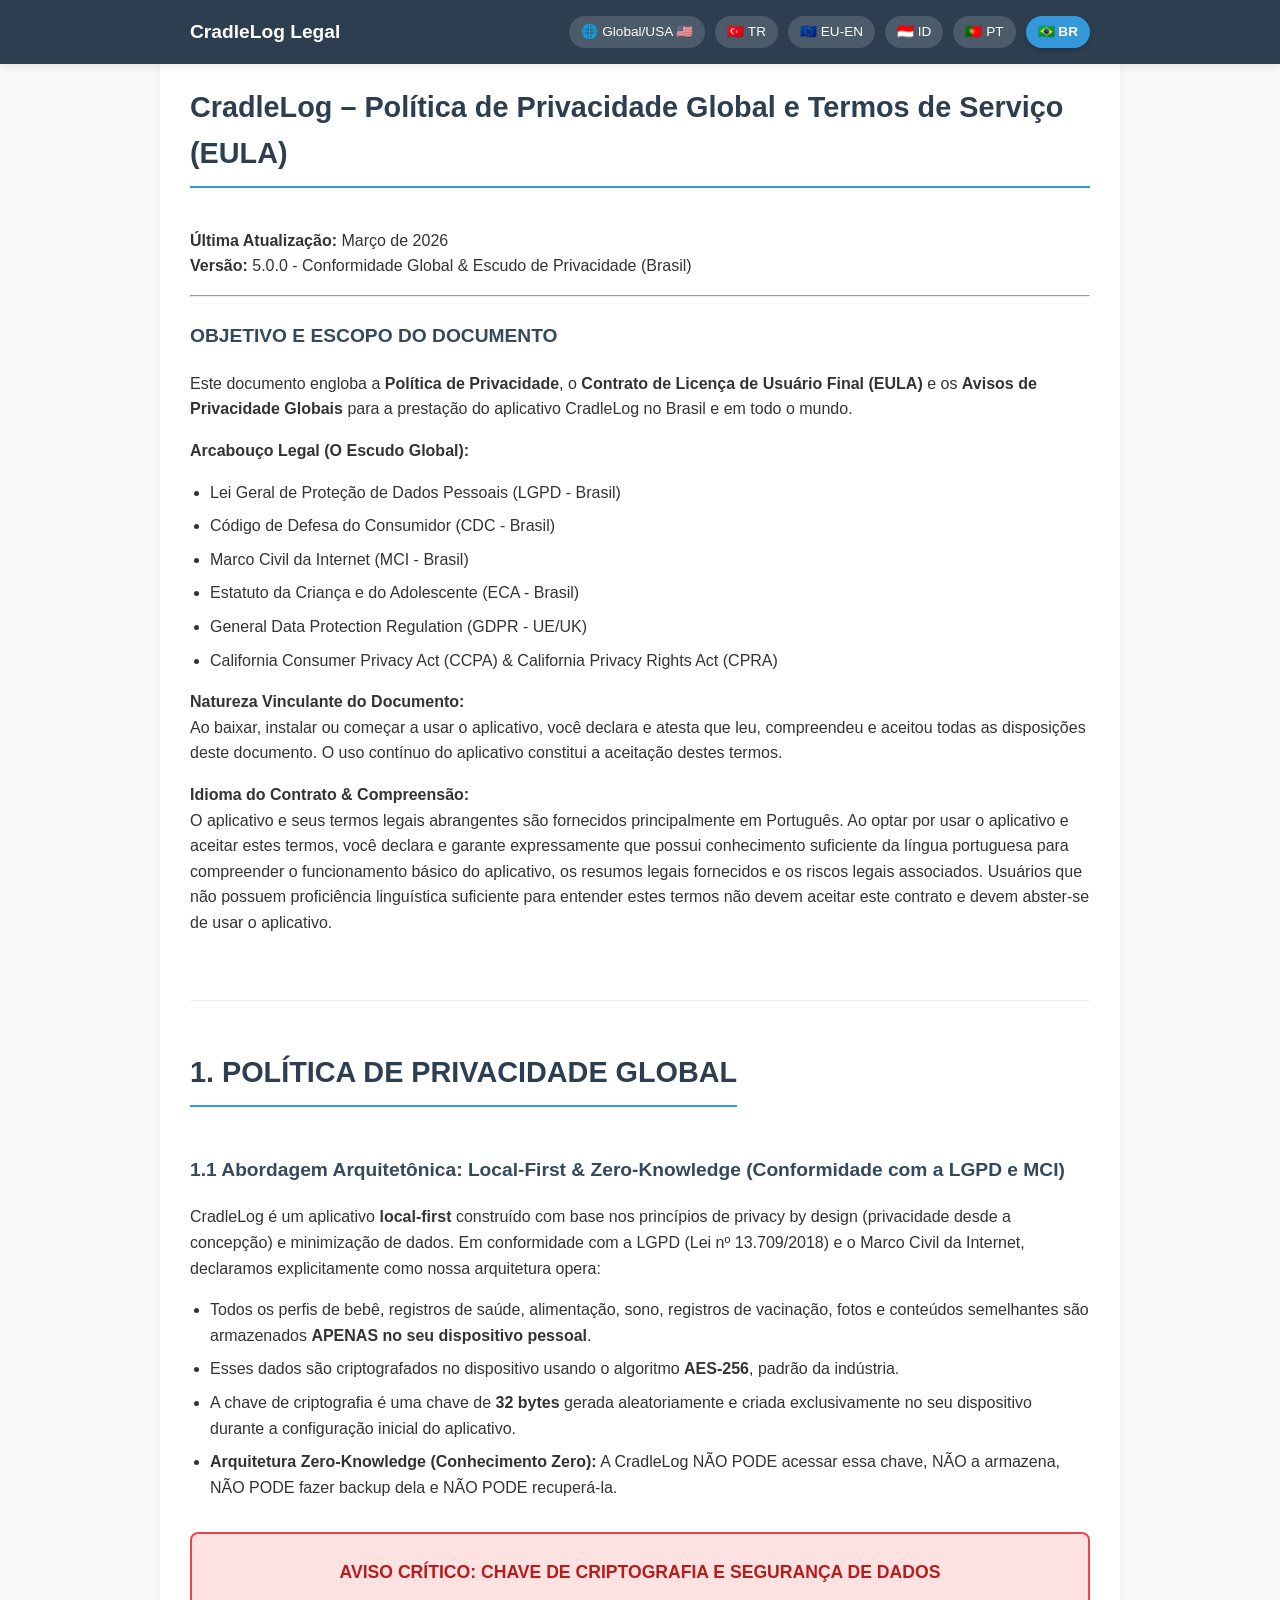
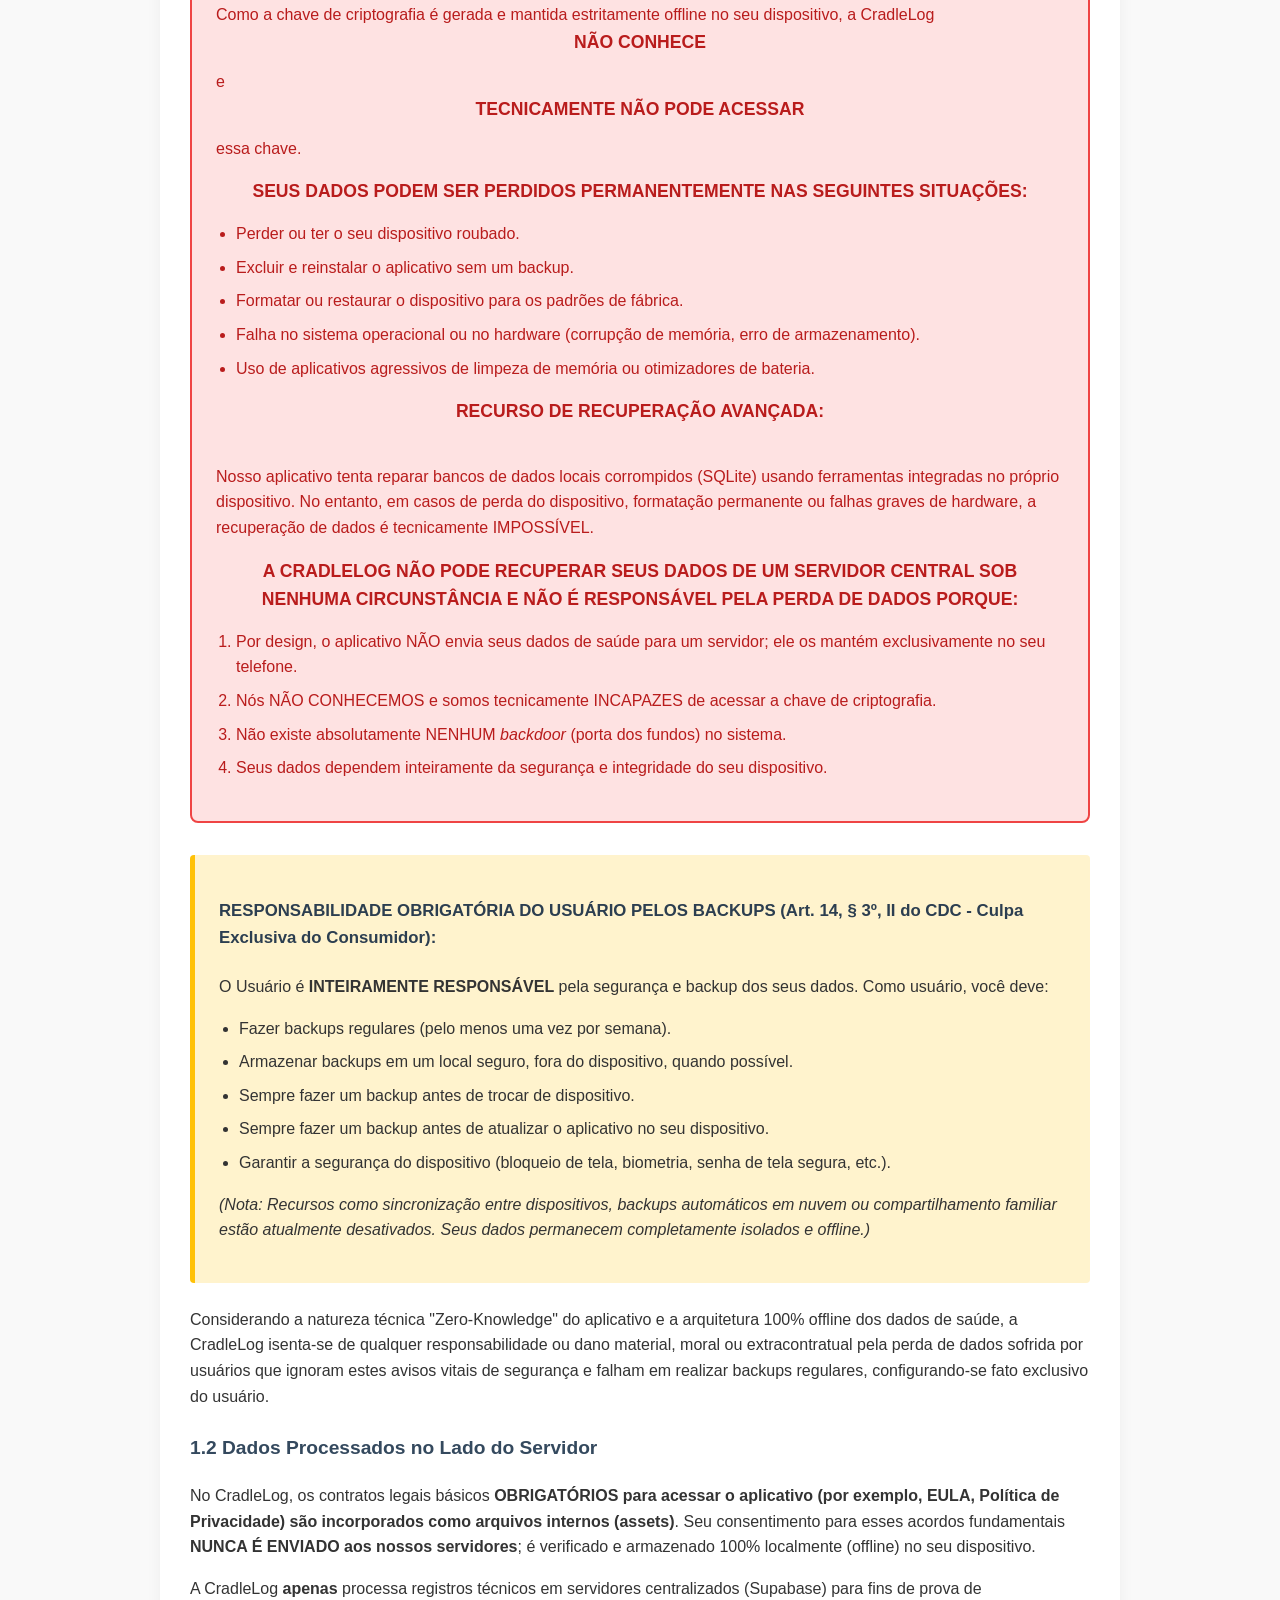
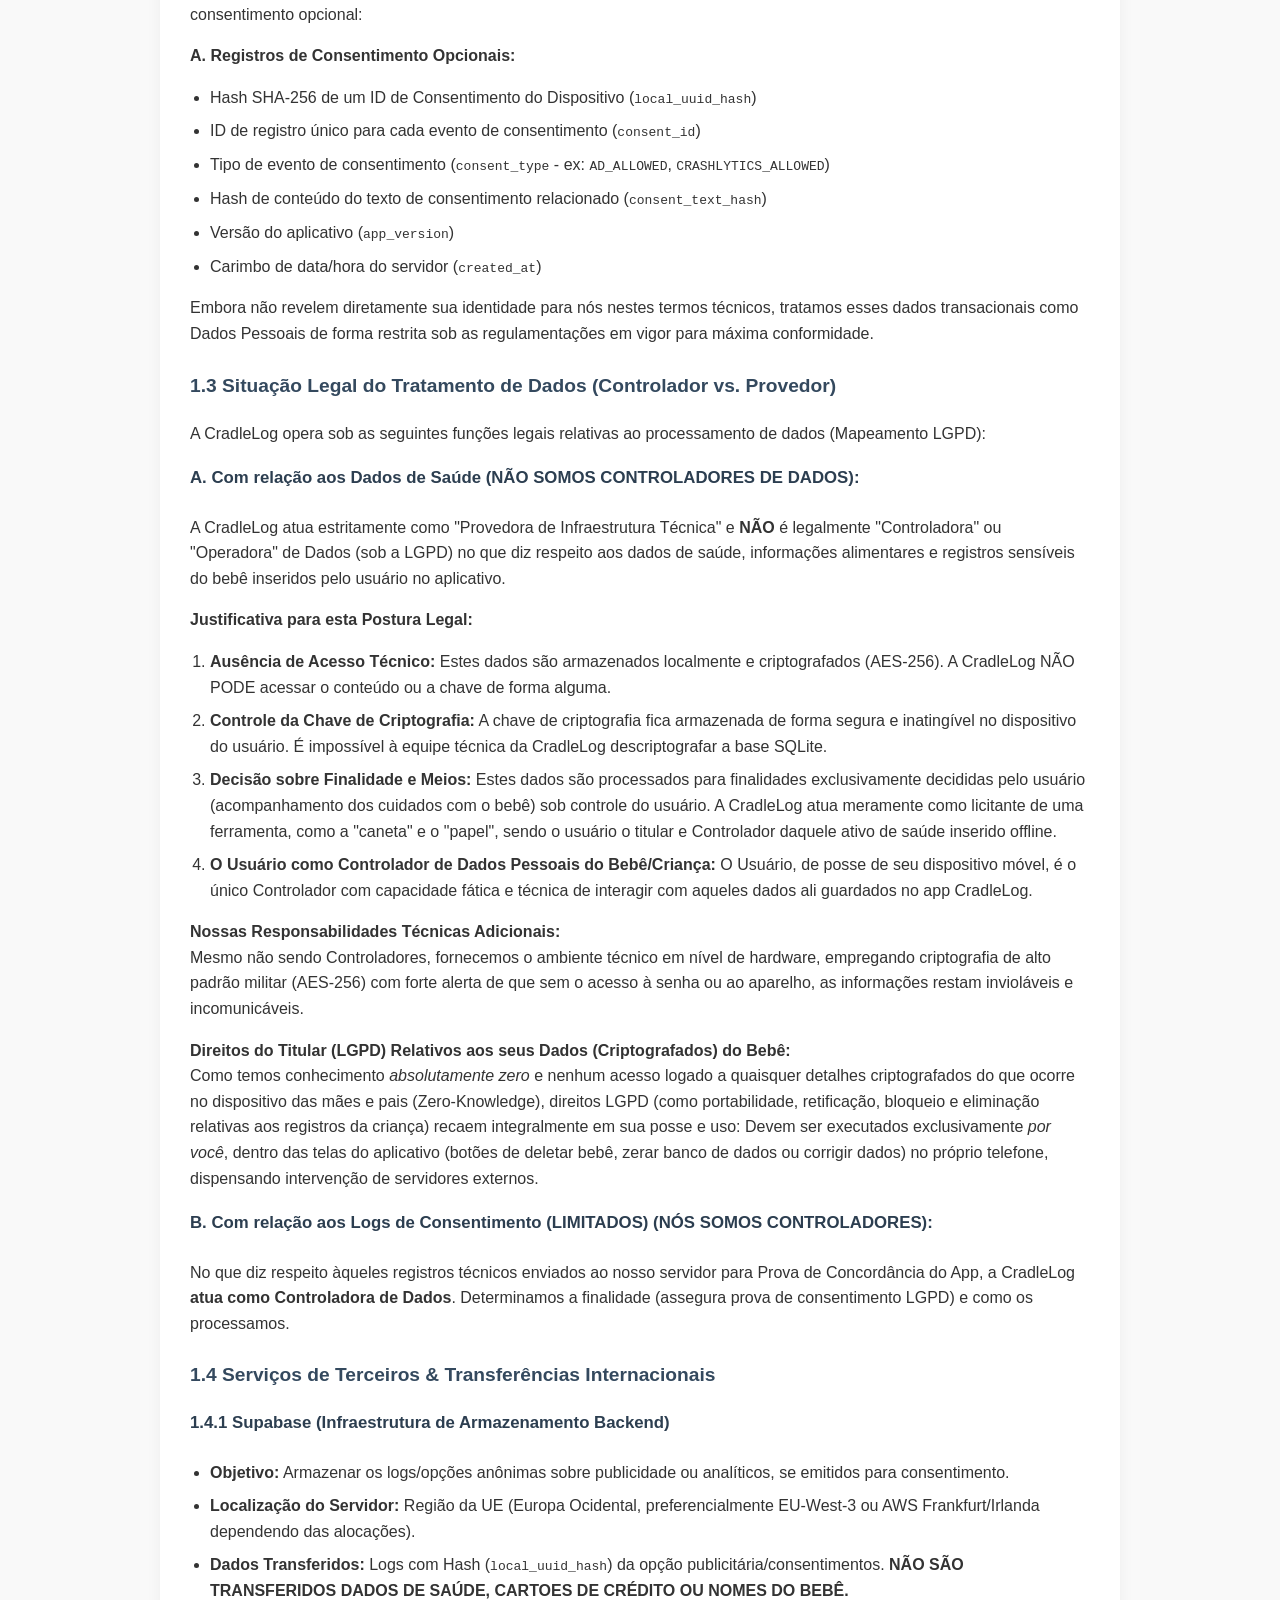
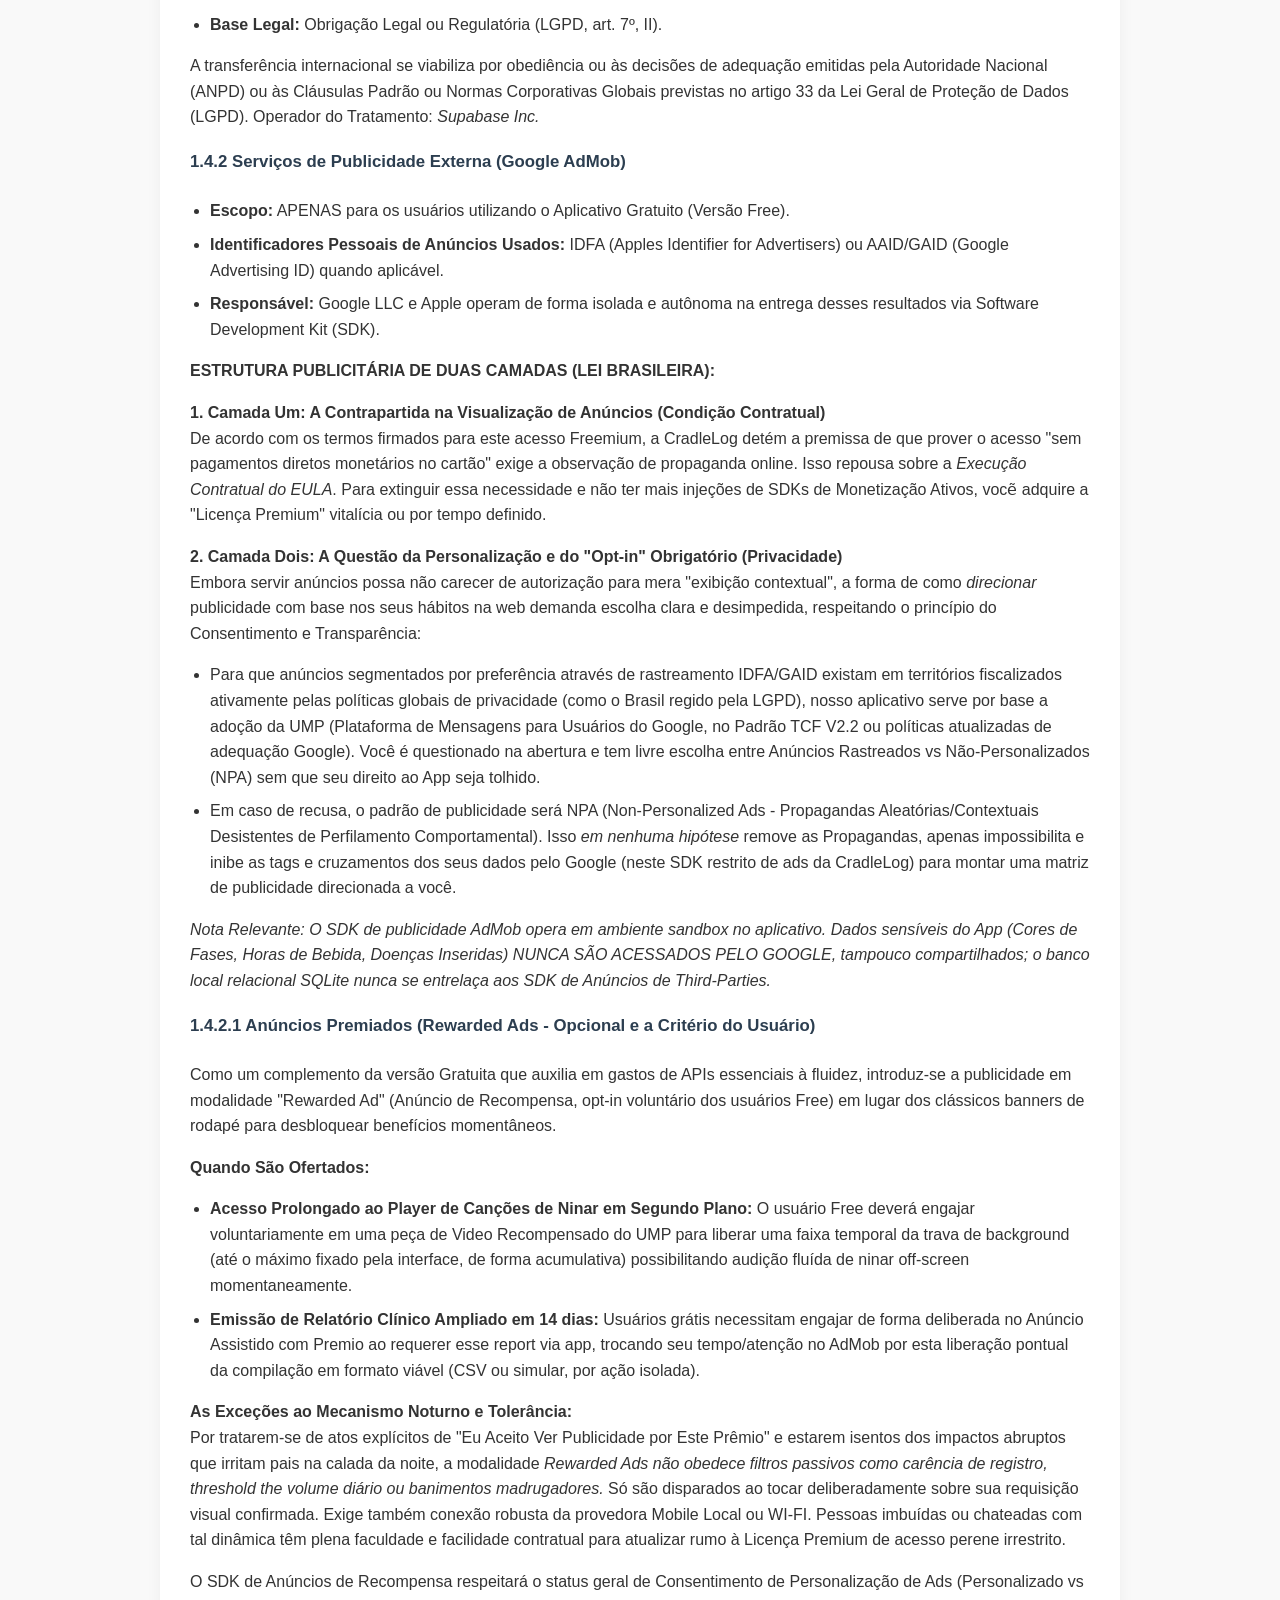
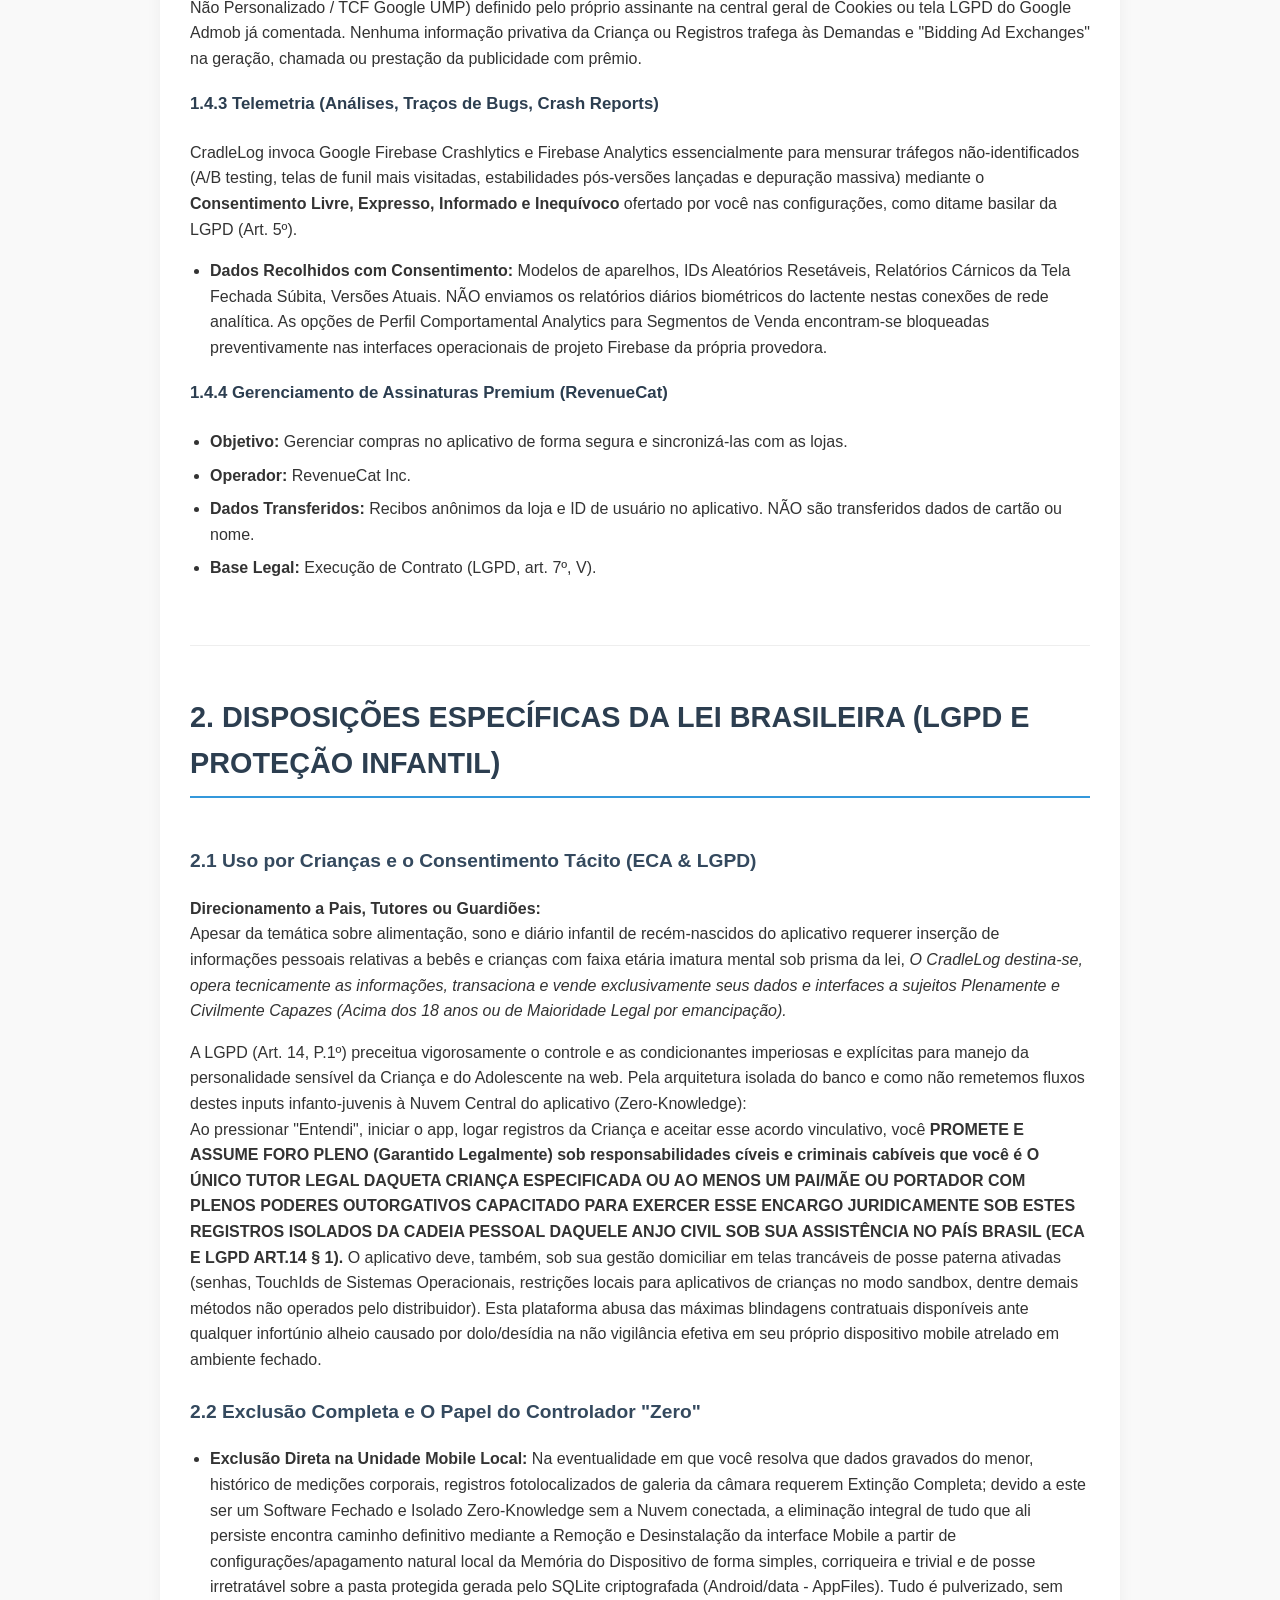
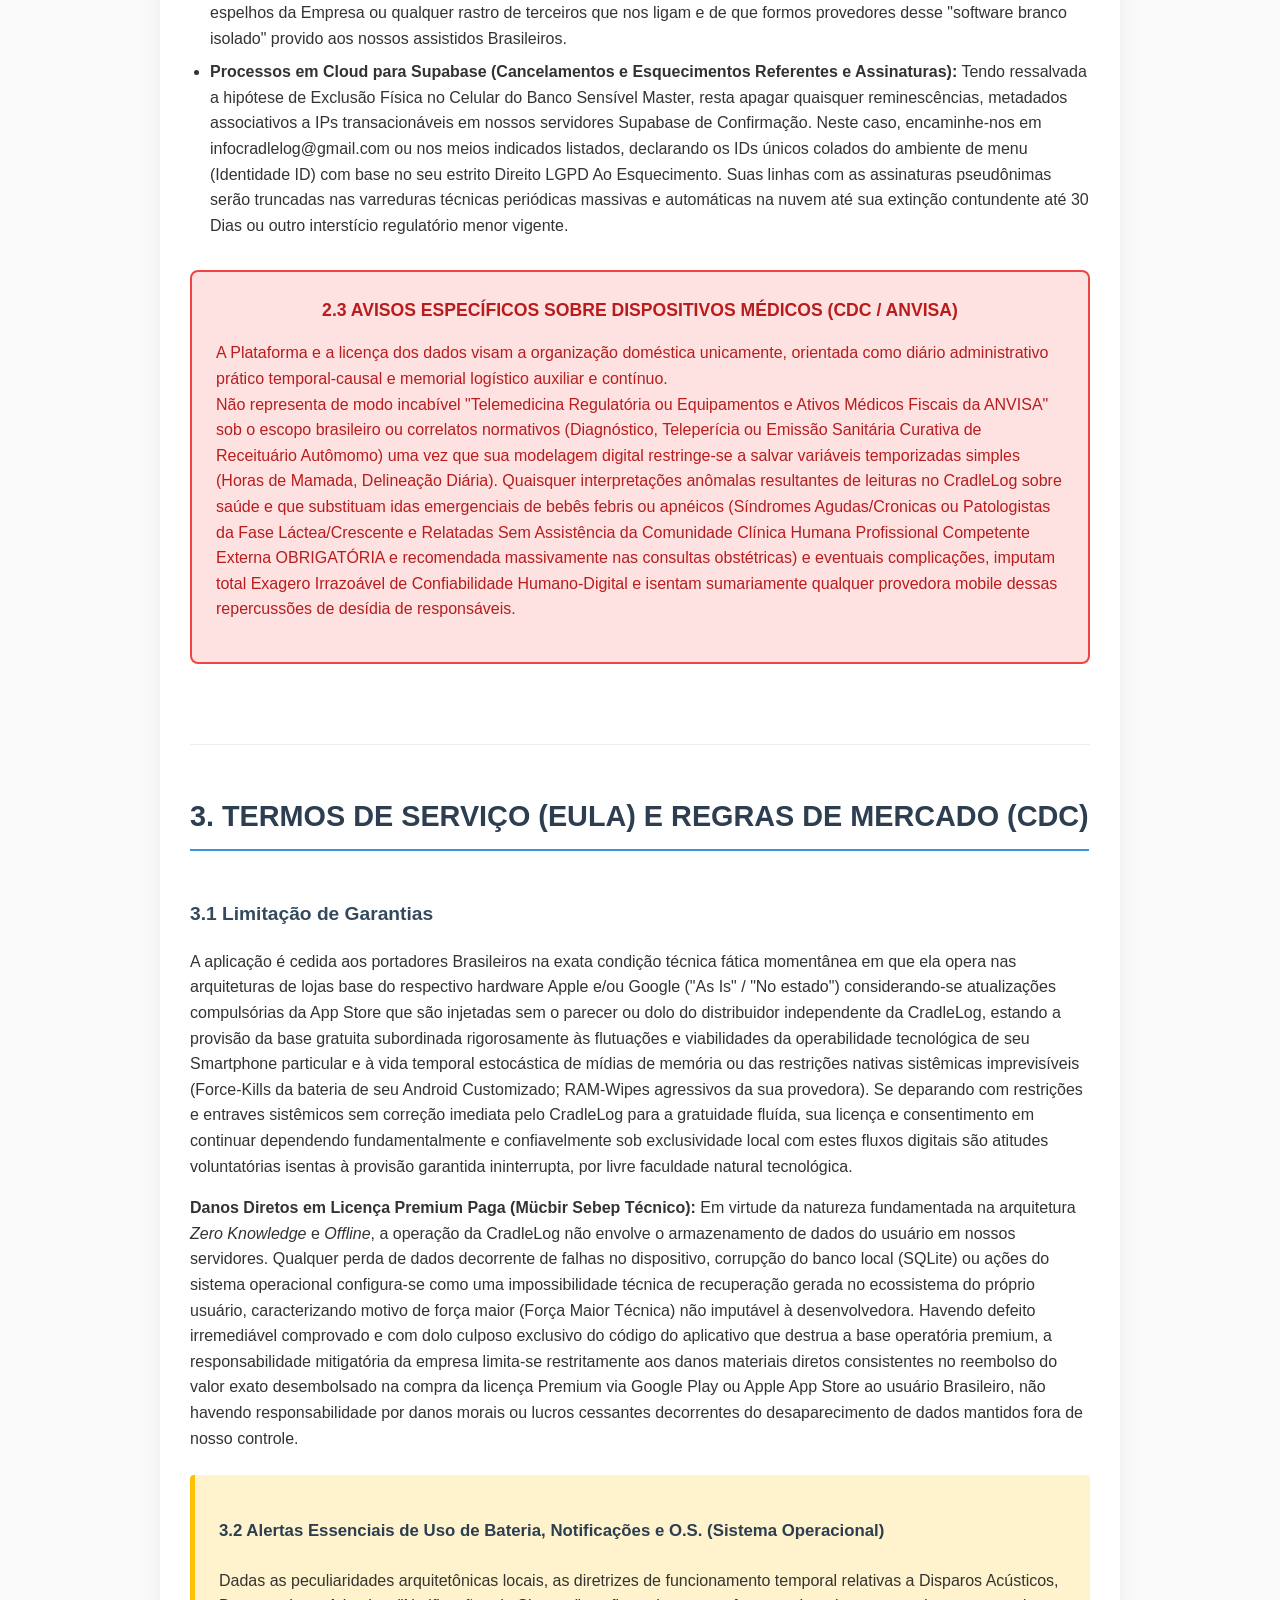
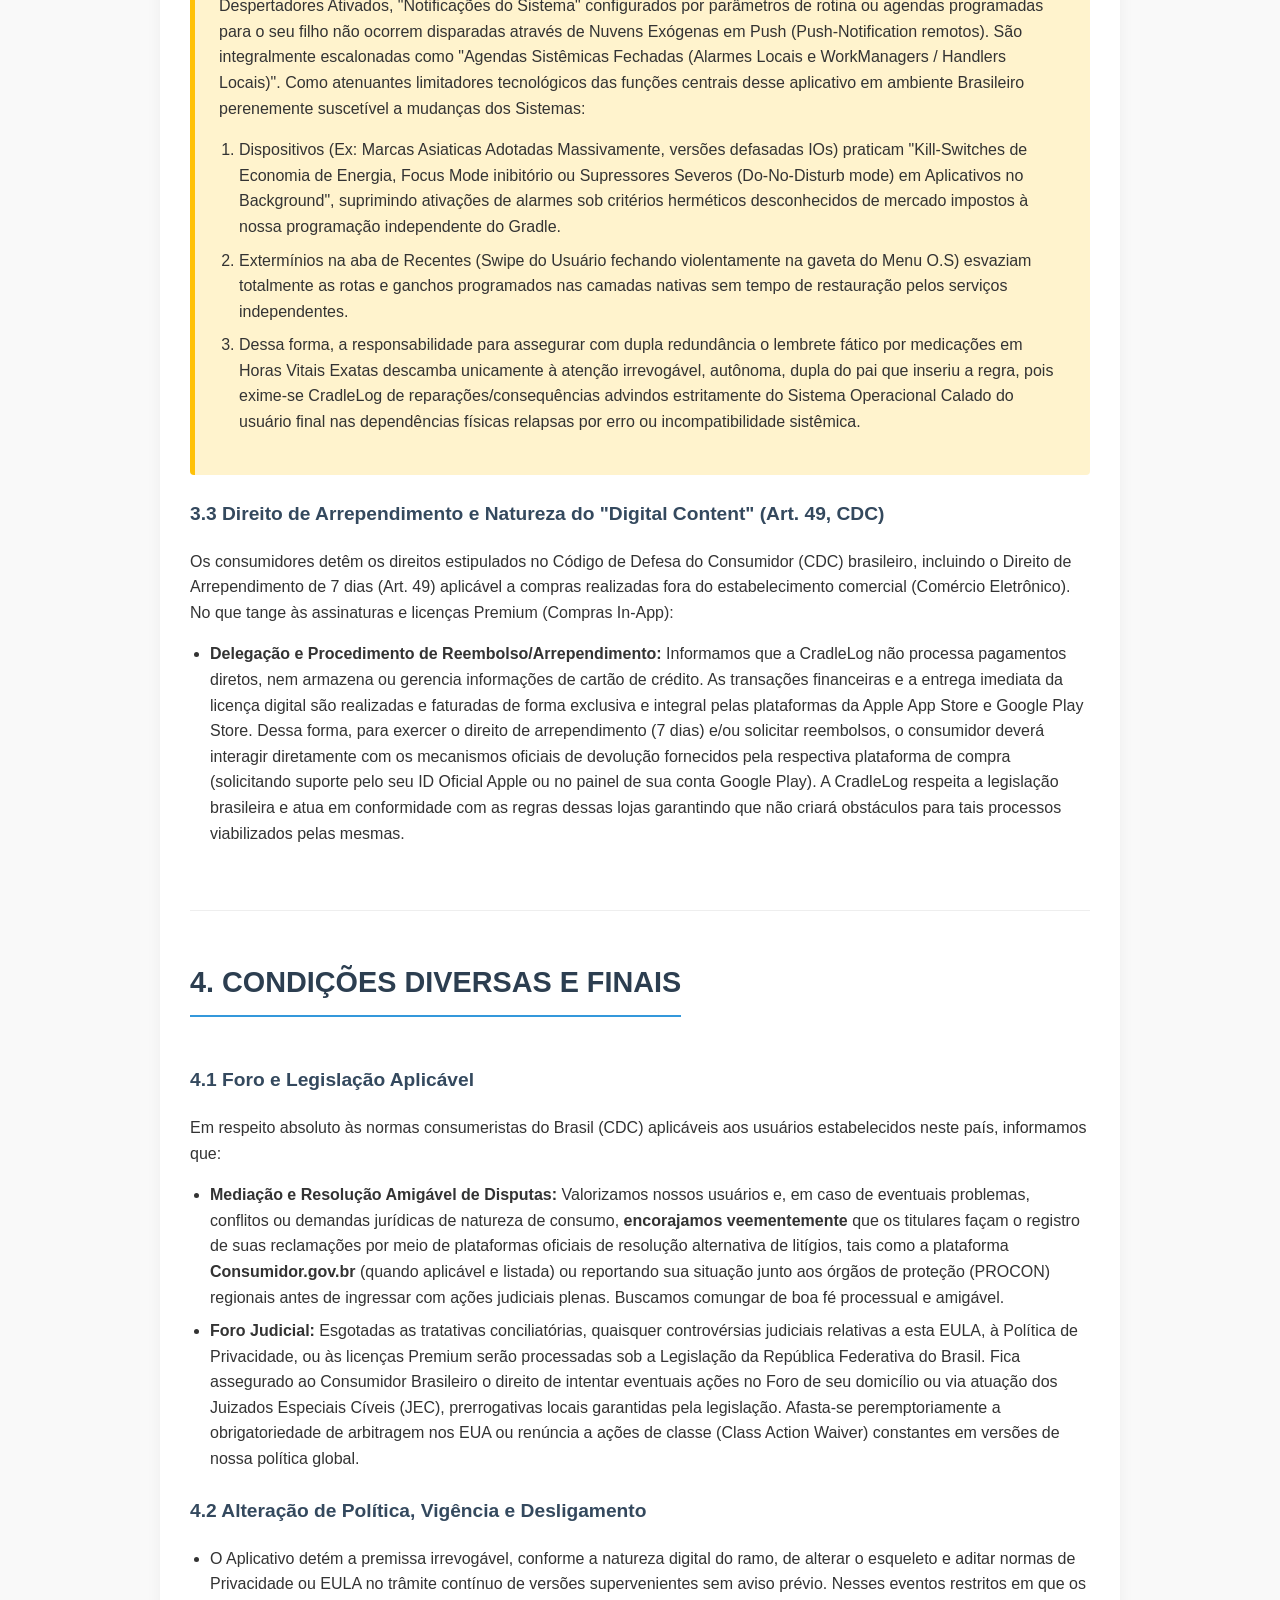
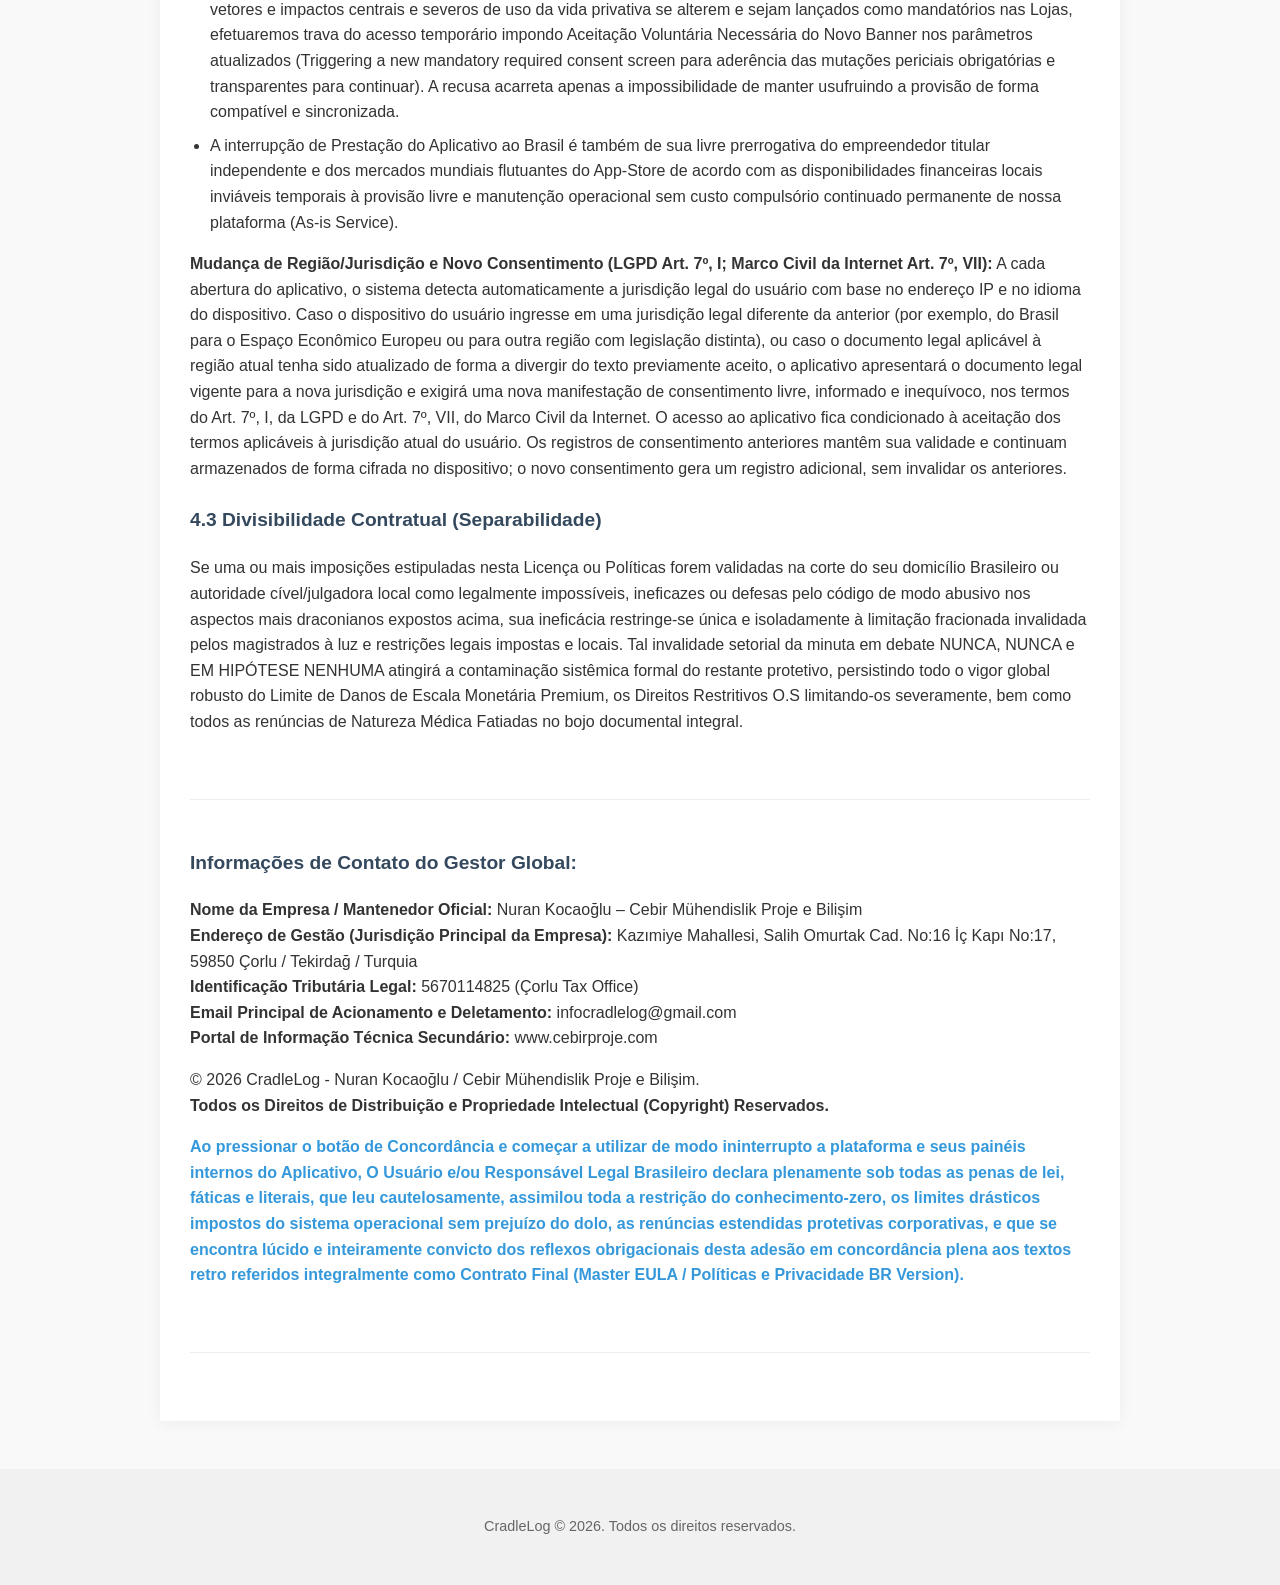
==== br.html @ a509d5d6 "Update br.html" ====
<!DOCTYPE html>
<html lang="pt-BR">
<head>
    <meta charset="UTF-8">
    <meta name="viewport" content="width=device-width, initial-scale=1.0">
    <title>CradleLog – Global Master Privacy Policy & Terms of Service (EULA) - Brasil</title>
    <link rel="stylesheet" href="style.css">
</head>
<body>

    <header>
        <div class="header-content">
            <h1>CradleLog Legal</h1>
            <nav>
                <a href="global.html">🌐 Global/USA 🇺🇸</a>
                <a href="tr.html">🇹🇷 TR</a>
                <a href="eu.html">🇪🇺 EU-EN</a>
                <a href="id.html">🇮🇩 ID</a>
                <a href="pt.html">🇵🇹 PT</a>
                <a class="active">🇧🇷 BR</a>
            </nav>
        </div>
    </header>

    <div class="container">
        
        <section>
            <h2>CradleLog – Política de Privacidade Global e Termos de Serviço (EULA)</h2>
            <p><strong>Última Atualização:</strong> Março de 2026<br>
            <strong>Versão:</strong> 5.0.0 - Conformidade Global & Escudo de Privacidade (Brasil)</p>
            
            <hr>

            <h3>OBJETIVO E ESCOPO DO DOCUMENTO</h3>
            <p>Este documento engloba a <strong>Política de Privacidade</strong>, o <strong>Contrato de Licença de Usuário Final (EULA)</strong> e os <strong>Avisos de Privacidade Globais</strong> para a prestação do aplicativo CradleLog no Brasil e em todo o mundo.</p>

            <p><strong>Arcabouço Legal (O Escudo Global):</strong></p>
            <ul>
                <li>Lei Geral de Proteção de Dados Pessoais (LGPD - Brasil)</li>
                <li>Código de Defesa do Consumidor (CDC - Brasil)</li>
                <li>Marco Civil da Internet (MCI - Brasil)</li>
                <li>Estatuto da Criança e do Adolescente (ECA - Brasil)</li>
                <li>General Data Protection Regulation (GDPR - UE/UK)</li>
                <li>California Consumer Privacy Act (CCPA) & California Privacy Rights Act (CPRA)</li>
            </ul>

            <p><strong>Natureza Vinculante do Documento:</strong><br>
            Ao baixar, instalar ou começar a usar o aplicativo, você declara e atesta que leu, compreendeu e aceitou todas as disposições deste documento. O uso contínuo do aplicativo constitui a aceitação destes termos.</p>

            <p><strong>Idioma do Contrato & Compreensão:</strong><br>
            O aplicativo e seus termos legais abrangentes são fornecidos principalmente em Português. Ao optar por usar o aplicativo e aceitar estes termos, você declara e garante expressamente que possui conhecimento suficiente da língua portuguesa para compreender o funcionamento básico do aplicativo, os resumos legais fornecidos e os riscos legais associados. Usuários que não possuem proficiência linguística suficiente para entender estes termos não devem aceitar este contrato e devem abster-se de usar o aplicativo.</p>
        </section>

        <section>
            <h2>1. POLÍTICA DE PRIVACIDADE GLOBAL</h2>

            <h3>1.1 Abordagem Arquitetônica: Local-First & Zero-Knowledge (Conformidade com a LGPD e MCI)</h3>
            <p>CradleLog é um aplicativo <strong>local-first</strong> construído com base nos princípios de privacy by design (privacidade desde a concepção) e minimização de dados. Em conformidade com a LGPD (Lei nº 13.709/2018) e o Marco Civil da Internet, declaramos explicitamente como nossa arquitetura opera:</p>
            <ul>
                <li>Todos os perfis de bebê, registros de saúde, alimentação, sono, registros de vacinação, fotos e conteúdos semelhantes são armazenados <strong>APENAS no seu dispositivo pessoal</strong>.</li>
                <li>Esses dados são criptografados no dispositivo usando o algoritmo <strong>AES-256</strong>, padrão da indústria.</li>
                <li>A chave de criptografia é uma chave de <strong>32 bytes</strong> gerada aleatoriamente e criada exclusivamente no seu dispositivo durante a configuração inicial do aplicativo.</li>
                <li><strong>Arquitetura Zero-Knowledge (Conhecimento Zero):</strong> A CradleLog NÃO PODE acessar essa chave, NÃO a armazena, NÃO PODE fazer backup dela e NÃO PODE recuperá-la.</li>
            </ul>

            <div class="medical-warning">
                <strong>AVISO CRÍTICO: CHAVE DE CRIPTOGRAFIA E SEGURANÇA DE DADOS</strong>
                <p>Como a chave de criptografia é gerada e mantida estritamente offline no seu dispositivo, a CradleLog <strong>NÃO CONHECE</strong> e <strong>TECNICAMENTE NÃO PODE ACESSAR</strong> essa chave.</p>
                <p><strong>Seus dados PODEM SER PERDIDOS PERMANENTEMENTE nas seguintes situações:</strong></p>
                <ul>
                    <li>Perder ou ter o seu dispositivo roubado.</li>
                    <li>Excluir e reinstalar o aplicativo sem um backup.</li>
                    <li>Formatar ou restaurar o dispositivo para os padrões de fábrica.</li>
                    <li>Falha no sistema operacional ou no hardware (corrupção de memória, erro de armazenamento).</li>
                    <li>Uso de aplicativos agressivos de limpeza de memória ou otimizadores de bateria.</li>
                </ul>
                <p><strong>Recurso de Recuperação Avançada:</strong><br>
                Nosso aplicativo tenta reparar bancos de dados locais corrompidos (SQLite) usando ferramentas integradas no próprio dispositivo. No entanto, em casos de perda do dispositivo, formatação permanente ou falhas graves de hardware, a recuperação de dados é tecnicamente IMPOSSÍVEL.</p>
                <p><strong>A CradleLog NÃO PODE recuperar seus dados de um servidor central sob nenhuma circunstância e NÃO É RESPONSÁVEL pela perda de dados porque:</strong></p>
                <ol>
                    <li>Por design, o aplicativo NÃO envia seus dados de saúde para um servidor; ele os mantém exclusivamente no seu telefone.</li>
                    <li>Nós NÃO CONHECEMOS e somos tecnicamente INCAPAZES de acessar a chave de criptografia.</li>
                    <li>Não existe absolutamente NENHUM <em>backdoor</em> (porta dos fundos) no sistema.</li>
                    <li>Seus dados dependem inteiramente da segurança e integridade do seu dispositivo.</li>
                </ol>
            </div>

            <div class="warning-box">
                <h4>RESPONSABILIDADE OBRIGATÓRIA DO USUÁRIO PELOS BACKUPS (Art. 14, § 3º, II do CDC - Culpa Exclusiva do Consumidor):</h4>
                <p>O Usuário é <strong>INTEIRAMENTE RESPONSÁVEL</strong> pela segurança e backup dos seus dados. Como usuário, você deve:</p>
                <ul>
                    <li>Fazer backups regulares (pelo menos uma vez por semana).</li>
                    <li>Armazenar backups em um local seguro, fora do dispositivo, quando possível.</li>
                    <li>Sempre fazer um backup antes de trocar de dispositivo.</li>
                    <li>Sempre fazer um backup antes de atualizar o aplicativo no seu dispositivo.</li>
                    <li>Garantir a segurança do dispositivo (bloqueio de tela, biometria, senha de tela segura, etc.).</li>
                </ul>
                <p><em>(Nota: Recursos como sincronização entre dispositivos, backups automáticos em nuvem ou compartilhamento familiar estão atualmente desativados. Seus dados permanecem completamente isolados e offline.)</em></p>
            </div>

            <p>Considerando a natureza técnica "Zero-Knowledge" do aplicativo e a arquitetura 100% offline dos dados de saúde, a CradleLog isenta-se de qualquer responsabilidade ou dano material, moral ou extracontratual pela perda de dados sofrida por usuários que ignoram estes avisos vitais de segurança e falham em realizar backups regulares, configurando-se fato exclusivo do usuário.</p>

            <h3>1.2 Dados Processados no Lado do Servidor</h3>
            <p>No CradleLog, os contratos legais básicos <strong>OBRIGATÓRIOS para acessar o aplicativo (por exemplo, EULA, Política de Privacidade) são incorporados como arquivos internos (assets)</strong>. Seu consentimento para esses acordos fundamentais <strong>NUNCA É ENVIADO aos nossos servidores</strong>; é verificado e armazenado 100% localmente (offline) no seu dispositivo.</p>
            
            <p>A CradleLog <strong>apenas</strong> processa registros técnicos em servidores centralizados (Supabase) para fins de prova de consentimento opcional:</p>
            <p><strong>A. Registros de Consentimento Opcionais:</strong></p>
            <ul>
                <li>Hash SHA-256 de um ID de Consentimento do Dispositivo (<code>local_uuid_hash</code>)</li>
                <li>ID de registro único para cada evento de consentimento (<code>consent_id</code>)</li>
                <li>Tipo de evento de consentimento (<code>consent_type</code> - ex: <code>AD_ALLOWED</code>, <code>CRASHLYTICS_ALLOWED</code>)</li>
                <li>Hash de conteúdo do texto de consentimento relacionado (<code>consent_text_hash</code>)</li>
                <li>Versão do aplicativo (<code>app_version</code>)</li>
                <li>Carimbo de data/hora do servidor (<code>created_at</code>)</li>
            </ul>
            <p>Embora não revelem diretamente sua identidade para nós nestes termos técnicos, tratamos esses dados transacionais como Dados Pessoais de forma restrita sob as regulamentações em vigor para máxima conformidade.</p>

            <h3>1.3 Situação Legal do Tratamento de Dados (Controlador vs. Provedor)</h3>
            <p>A CradleLog opera sob as seguintes funções legais relativas ao processamento de dados (Mapeamento LGPD):</p>
            
            <h4>A. Com relação aos Dados de Saúde (NÃO SOMOS CONTROLADORES DE DADOS):</h4>
            <p>A CradleLog atua estritamente como "Provedora de Infraestrutura Técnica" e <strong>NÃO</strong> é legalmente "Controladora" ou "Operadora" de Dados (sob a LGPD) no que diz respeito aos dados de saúde, informações alimentares e registros sensíveis do bebê inseridos pelo usuário no aplicativo.</p>
            
            <p><strong>Justificativa para esta Postura Legal:</strong></p>
            <ol>
                <li><strong>Ausência de Acesso Técnico:</strong> Estes dados são armazenados localmente e criptografados (AES-256). A CradleLog NÃO PODE acessar o conteúdo ou a chave de forma alguma.</li>
                <li><strong>Controle da Chave de Criptografia:</strong> A chave de criptografia fica armazenada de forma segura e inatingível no dispositivo do usuário. É impossível à equipe técnica da CradleLog descriptografar a base SQLite.</li>
                <li><strong>Decisão sobre Finalidade e Meios:</strong> Estes dados são processados para finalidades exclusivamente decididas pelo usuário (acompanhamento dos cuidados com o bebê) sob controle do usuário. A CradleLog atua meramente como licitante de uma ferramenta, como a "caneta" e o "papel", sendo o usuário o titular e Controlador daquele ativo de saúde inserido offline.</li>
                <li><strong>O Usuário como Controlador de Dados Pessoais do Bebê/Criança:</strong> O Usuário, de posse de seu dispositivo móvel, é o único Controlador com capacidade fática e técnica de interagir com aqueles dados ali guardados no app CradleLog.</li>
            </ol>
            
            <p><strong>Nossas Responsabilidades Técnicas Adicionais:</strong><br>
            Mesmo não sendo Controladores, fornecemos o ambiente técnico em nível de hardware, empregando criptografia de alto padrão militar (AES-256) com forte alerta de que sem o acesso à senha ou ao aparelho, as informações restam invioláveis e incomunicáveis.</p>
            
            <p><strong>Direitos do Titular (LGPD) Relativos aos seus Dados (Criptografados) do Bebê:</strong><br>
            Como temos conhecimento <em>absolutamente zero</em> e nenhum acesso logado a quaisquer detalhes criptografados do que ocorre no dispositivo das mães e pais (Zero-Knowledge), direitos LGPD (como portabilidade, retificação, bloqueio e eliminação relativas aos registros da criança) recaem integralmente em sua posse e uso: Devem ser executados exclusivamente <em>por você</em>, dentro das telas do aplicativo (botões de deletar bebê, zerar banco de dados ou corrigir dados) no próprio telefone, dispensando intervenção de servidores externos.</p>

            <h4>B. Com relação aos Logs de Consentimento (LIMITADOS) (NÓS SOMOS CONTROLADORES):</h4>
            <p>No que diz respeito àqueles registros técnicos enviados ao nosso servidor para Prova de Concordância do App, a CradleLog <strong>atua como Controladora de Dados</strong>. Determinamos a finalidade (assegura prova de consentimento LGPD) e como os processamos.</p>

            <h3>1.4 Serviços de Terceiros & Transferências Internacionais</h3>
            
            <h4>1.4.1 Supabase (Infraestrutura de Armazenamento Backend)</h4>
            <ul>
                <li><strong>Objetivo:</strong> Armazenar os logs/opções anônimas sobre publicidade ou analíticos, se emitidos para consentimento.</li>
                <li><strong>Localização do Servidor:</strong> Região da UE (Europa Ocidental, preferencialmente EU-West-3 ou AWS Frankfurt/Irlanda dependendo das alocações).</li>
                <li><strong>Dados Transferidos:</strong> Logs com Hash (<code>local_uuid_hash</code>) da opção publicitária/consentimentos. <strong>NÃO SÃO TRANSFERIDOS DADOS DE SAÚDE, CARTOES DE CRÉDITO OU NOMES DO BEBÊ.</strong></li>
                <li><strong>Base Legal:</strong> Obrigação Legal ou Regulatória (LGPD, art. 7º, II).</li>
            </ul>
            <p>A transferência internacional se viabiliza por obediência ou às decisões de adequação emitidas pela Autoridade Nacional (ANPD) ou às Cláusulas Padrão ou Normas Corporativas Globais previstas no artigo 33 da Lei Geral de Proteção de Dados (LGPD). Operador do Tratamento: <em>Supabase Inc.</em></p>

            <h4>1.4.2 Serviços de Publicidade Externa (Google AdMob)</h4>
            <ul>
                <li><strong>Escopo:</strong> APENAS para os usuários utilizando o Aplicativo Gratuito (Versão Free).</li>
                <li><strong>Identificadores Pessoais de Anúncios Usados:</strong> IDFA (Apples Identifier for Advertisers) ou AAID/GAID (Google Advertising ID) quando aplicável.</li>
                <li><strong>Responsável:</strong> Google LLC e Apple operam de forma isolada e autônoma na entrega desses resultados via Software Development Kit (SDK).</li>
            </ul>

            <p><strong>ESTRUTURA PUBLICITÁRIA DE DUAS CAMADAS (LEI BRASILEIRA):</strong></p>
            <p><strong>1. Camada Um: A Contrapartida na Visualização de Anúncios (Condição Contratual)</strong><br>
            De acordo com os termos firmados para este acesso Freemium, a CradleLog detém a premissa de que prover o acesso "sem pagamentos diretos monetários no cartão" exige a observação de propaganda online. Isso repousa sobre a <em>Execução Contratual do EULA</em>. Para extinguir essa necessidade e não ter mais injeções de SDKs de Monetização Ativos, vocẽ adquire a "Licença Premium" vitalícia ou por tempo definido.</p>

            <p><strong>2. Camada Dois: A Questão da Personalização e do "Opt-in" Obrigatório (Privacidade)</strong><br>
            Embora servir anúncios possa não carecer de autorização para mera "exibição contextual", a forma de como <em>direcionar</em> publicidade com base nos seus hábitos na web demanda escolha clara e desimpedida, respeitando o princípio do Consentimento e Transparência:</p>
            <ul>
                <li>Para que anúncios segmentados por preferência através de rastreamento IDFA/GAID existam em territórios fiscalizados ativamente pelas políticas globais de privacidade (como o Brasil regido pela LGPD), nosso aplicativo serve por base a adoção da UMP (Plataforma de Mensagens para Usuários do Google, no Padrão TCF V2.2 ou políticas atualizadas de adequação Google). Você é questionado na abertura e tem livre escolha entre Anúncios Rastreados vs Não-Personalizados (NPA) sem que seu direito ao App seja tolhido.</li>
                <li>Em caso de recusa, o padrão de publicidade será NPA (Non-Personalized Ads - Propagandas Aleatórias/Contextuais Desistentes de Perfilamento Comportamental). Isso <em>em nenhuma hipótese</em> remove as Propagandas, apenas impossibilita e inibe as tags e cruzamentos dos seus dados pelo Google (neste SDK restrito de ads da CradleLog) para montar uma matriz de publicidade direcionada a você.</li>
            </ul>
            <p><em>Nota Relevante: O SDK de publicidade AdMob opera em ambiente sandbox no aplicativo. Dados sensíveis do App (Cores de Fases, Horas de Bebida, Doenças Inseridas) NUNCA SÃO ACESSADOS PELO GOOGLE, tampouco compartilhados; o banco local relacional SQLite nunca se entrelaça aos SDK de Anúncios de Third-Parties.</em></p>

            <h4>1.4.2.1 Anúncios Premiados (Rewarded Ads - Opcional e a Critério do Usuário)</h4>
            <p>Como um complemento da versão Gratuita que auxilia em gastos de APIs essenciais à fluidez, introduz-se a publicidade em modalidade "Rewarded Ad" (Anúncio de Recompensa, opt-in voluntário dos usuários Free) em lugar dos clássicos banners de rodapé para desbloquear benefícios momentâneos.</p>
            
            <p><strong>Quando São Ofertados:</strong></p>
            <ul>
                <li><strong>Acesso Prolongado ao Player de Canções de Ninar em Segundo Plano:</strong> O usuário Free deverá engajar voluntariamente em uma peça de Video Recompensado do UMP para liberar uma faixa temporal da trava de background (até o máximo fixado pela interface, de forma acumulativa) possibilitando audição fluída de ninar off-screen momentaneamente.</li>
                <li><strong>Emissão de Relatório Clínico Ampliado em 14 dias:</strong> Usuários grátis necessitam engajar de forma deliberada no Anúncio Assistido com Premio ao requerer esse report via app, trocando seu tempo/atenção no AdMob por esta liberação pontual da compilação em formato viável (CSV ou simular, por ação isolada).</li>
            </ul>

            <p><strong>As Exceções ao Mecanismo Noturno e Tolerância:</strong><br>
            Por tratarem-se de atos explícitos de "Eu Aceito Ver Publicidade por Este Prêmio" e estarem isentos dos impactos abruptos que irritam pais na calada da noite, a modalidade <em>Rewarded Ads não obedece filtros passivos como carência de registro, threshold the volume diário ou banimentos madrugadores.</em> Só são disparados ao tocar deliberadamente sobre sua requisição visual confirmada. Exige também conexão robusta da provedora Mobile Local ou WI-FI. Pessoas imbuídas ou chateadas com tal dinâmica têm plena faculdade e facilidade contratual para atualizar rumo à Licença Premium de acesso perene irrestrito.</p>

            <p>O SDK de Anúncios de Recompensa respeitará o status geral de Consentimento de Personalização de Ads (Personalizado vs Não Personalizado / TCF Google UMP) definido pelo próprio assinante na central geral de Cookies ou tela LGPD do Google Admob já comentada. Nenhuma informação privativa da Criança ou Registros trafega às Demandas e "Bidding Ad Exchanges" na geração, chamada ou prestação da publicidade com prêmio.</p>

            <h4>1.4.3 Telemetria (Análises, Traços de Bugs, Crash Reports)</h4>
            <p>CradleLog invoca Google Firebase Crashlytics e Firebase Analytics essencialmente para mensurar tráfegos não-identificados (A/B testing, telas de funil mais visitadas, estabilidades pós-versões lançadas e depuração massiva) mediante o <strong>Consentimento Livre, Expresso, Informado e Inequívoco</strong> ofertado por você nas configurações, como ditame basilar da LGPD (Art. 5º).</p>
            <ul>
                <li><strong>Dados Recolhidos com Consentimento:</strong> Modelos de aparelhos, IDs Aleatórios Resetáveis, Relatórios Cárnicos da Tela Fechada Súbita, Versões Atuais. NÃO enviamos os relatórios diários biométricos do lactente nestas conexões de rede analítica. As opções de Perfil Comportamental Analytics para Segmentos de Venda encontram-se bloqueadas preventivamente nas interfaces operacionais de projeto Firebase da própria provedora.</li>
            </ul>

            <h4>1.4.4 Gerenciamento de Assinaturas Premium (RevenueCat)</h4>
            <ul>
                <li><strong>Objetivo:</strong> Gerenciar compras no aplicativo de forma segura e sincronizá-las com as lojas.</li>
                <li><strong>Operador:</strong> RevenueCat Inc.</li>
                <li><strong>Dados Transferidos:</strong> Recibos anônimos da loja e ID de usuário no aplicativo. NÃO são transferidos dados de cartão ou nome.</li>
                <li><strong>Base Legal:</strong> Execução de Contrato (LGPD, art. 7º, V).</li>
            </ul>
        </section>

        <section>
            <h2>2. DISPOSIÇÕES ESPECÍFICAS DA LEI BRASILEIRA (LGPD E PROTEÇÃO INFANTIL)</h2>

            <h3>2.1 Uso por Crianças e o Consentimento Tácito (ECA & LGPD)</h3>
            <p><strong>Direcionamento a Pais, Tutores ou Guardiões:</strong><br>
            Apesar da temática sobre alimentação, sono e diário infantil de recém-nascidos do aplicativo requerer inserção de informações pessoais relativas a bebês e crianças com faixa etária imatura mental sob prisma da lei, <em>O CradleLog destina-se, opera tecnicamente as informações, transaciona e vende exclusivamente seus dados e interfaces a sujeitos Plenamente e Civilmente Capazes (Acima dos 18 anos ou de Maioridade Legal por emancipação).</em></p>

            <p>A LGPD (Art. 14, P.1º) preceitua vigorosamente o controle e as condicionantes imperiosas e explícitas para manejo da personalidade sensível da Criança e do Adolescente na web. Pela arquitetura isolada do banco e como não remetemos fluxos destes inputs infanto-juvenis à Nuvem Central do aplicativo (Zero-Knowledge):<br>
            Ao pressionar "Entendi", iniciar o app, logar registros da Criança e aceitar esse acordo vinculativo, você <strong>PROMETE E ASSUME FORO PLENO (Garantido Legalmente) sob responsabilidades cíveis e criminais cabíveis que você é O ÚNICO TUTOR LEGAL DAQUETA CRIANÇA ESPECIFICADA OU AO MENOS UM PAI/MÃE OU PORTADOR COM PLENOS PODERES OUTORGATIVOS CAPACITADO PARA EXERCER ESSE ENCARGO JURIDICAMENTE SOB ESTES REGISTROS ISOLADOS DA CADEIA PESSOAL DAQUELE ANJO CIVIL SOB SUA ASSISTÊNCIA NO PAÍS BRASIL (ECA E LGPD ART.14 § 1).</strong> O aplicativo deve, também, sob sua gestão domiciliar em telas trancáveis de posse paterna ativadas (senhas, TouchIds de Sistemas Operacionais, restrições locais para aplicativos de crianças no modo sandbox, dentre demais métodos não operados pelo distribuidor). Esta plataforma abusa das máximas blindagens contratuais disponíveis ante qualquer infortúnio alheio causado por dolo/desídia na não vigilância efetiva em seu próprio dispositivo mobile atrelado em ambiente fechado.</p>

            <h3>2.2 Exclusão Completa e O Papel do Controlador "Zero"</h3>
            <ul>
                <li><strong>Exclusão Direta na Unidade Mobile Local:</strong> Na eventualidade em que você resolva que dados gravados do menor, histórico de medições corporais, registros fotolocalizados de galeria da câmara requerem Extinção Completa; devido a este ser um Software Fechado e Isolado Zero-Knowledge sem a Nuvem conectada, a eliminação integral de tudo que ali persiste encontra caminho definitivo mediante a Remoção e Desinstalação da interface Mobile a partir de configurações/apagamento natural local da Memória do Dispositivo de forma simples, corriqueira e trivial e de posse irretratável sobre a pasta protegida gerada pelo SQLite criptografada (Android/data - AppFiles). Tudo é pulverizado, sem espelhos da Empresa ou qualquer rastro de terceiros que nos ligam e de que formos provedores desse "software branco isolado" provido aos nossos assistidos Brasileiros.</li>
                <li><strong>Processos em Cloud para Supabase (Cancelamentos e Esquecimentos Referentes e Assinaturas):</strong> Tendo ressalvada a hipótese de Exclusão Física no Celular do Banco Sensível Master, resta apagar quaisquer reminescências, metadados associativos a IPs transacionáveis em nossos servidores Supabase de Confirmação. Neste caso, encaminhe-nos em infocradlelog@gmail.com ou nos meios indicados listados, declarando os IDs únicos colados do ambiente de menu (Identidade ID) com base no seu estrito Direito LGPD Ao Esquecimento. Suas linhas com as assinaturas pseudônimas serão truncadas nas varreduras técnicas periódicas massivas e automáticas na nuvem até sua extinção contundente até 30 Dias ou outro interstício regulatório menor vigente.</li>
            </ul>

            <div class="medical-warning">
                <strong>2.3 Avisos Específicos sobre Dispositivos Médicos (CDC / ANVISA)</strong>
                <p>A Plataforma e a licença dos dados visam a organização doméstica unicamente, orientada como diário administrativo prático temporal-causal e memorial logístico auxiliar e contínuo.<br>
                Não representa de modo incabível "Telemedicina Regulatória ou Equipamentos e Ativos Médicos Fiscais da ANVISA" sob o escopo brasileiro ou correlatos normativos (Diagnóstico, Teleperícia ou Emissão Sanitária Curativa de Receituário Autômomo) uma vez que sua modelagem digital restringe-se a salvar variáveis temporizadas simples (Horas de Mamada, Delineação Diária). Quaisquer interpretações anômalas resultantes de leituras no CradleLog sobre saúde e que substituam idas emergenciais de bebês febris ou apnéicos (Síndromes Agudas/Cronicas ou Patologistas da Fase Láctea/Crescente e Relatadas Sem Assistência da Comunidade Clínica Humana Profissional Competente Externa OBRIGATÓRIA e recomendada massivamente nas consultas obstétricas) e eventuais complicações, imputam total Exagero Irrazoável de Confiabilidade Humano-Digital e isentam sumariamente qualquer provedora mobile dessas repercussões de desídia de responsáveis.</p>
            </div>
        </section>

        <section>
            <h2>3. TERMOS DE SERVIÇO (EULA) E REGRAS DE MERCADO (CDC)</h2>

            <h3>3.1 Limitação de Garantias</h3>
            <p>A aplicação é cedida aos portadores Brasileiros na exata condição técnica fática momentânea em que ela opera nas arquiteturas de lojas base do respectivo hardware Apple e/ou Google ("As Is" / "No estado") considerando-se atualizações compulsórias da App Store que são injetadas sem o parecer ou dolo do distribuidor independente da CradleLog, estando a provisão da base gratuita subordinada rigorosamente às flutuações e viabilidades da operabilidade tecnológica de seu Smartphone particular e à vida temporal estocástica de mídias de memória ou das restrições nativas sistêmicas imprevisíveis (Force-Kills da bateria de seu Android Customizado; RAM-Wipes agressivos da sua provedora). Se deparando com restrições e entraves sistêmicos sem correção imediata pelo CradleLog para a gratuidade fluída, sua licença e consentimento em continuar dependendo fundamentalmente e confiavelmente sob exclusividade local com estes fluxos digitais são atitudes voluntatórias isentas à provisão garantida ininterrupta, por livre faculdade natural tecnológica.</p>

            <p><strong>Danos Diretos em Licença Premium Paga (Mücbir Sebep Técnico):</strong> Em virtude da natureza fundamentada na arquitetura <em>Zero Knowledge</em> e <em>Offline</em>, a operação da CradleLog não envolve o armazenamento de dados do usuário em nossos servidores. Qualquer perda de dados decorrente de falhas no dispositivo, corrupção do banco local (SQLite) ou ações do sistema operacional configura-se como uma impossibilidade técnica de recuperação gerada no ecossistema do próprio usuário, caracterizando motivo de força maior (Força Maior Técnica) não imputável à desenvolvedora. Havendo defeito irremediável comprovado e com dolo culposo exclusivo do código do aplicativo que destrua a base operatória premium, a responsabilidade mitigatória da empresa limita-se restritamente aos danos materiais diretos consistentes no reembolso do valor exato desembolsado na compra da licença Premium via Google Play ou Apple App Store ao usuário Brasileiro, não havendo responsabilidade por danos morais ou lucros cessantes decorrentes do desaparecimento de dados mantidos fora de nosso controle.</p>

            <div class="warning-box">
                <h4>3.2 Alertas Essenciais de Uso de Bateria, Notificações e O.S. (Sistema Operacional)</h4>
                <p>Dadas as peculiaridades arquitetônicas locais, as diretrizes de funcionamento temporal relativas a Disparos Acústicos, Despertadores Ativados, "Notificações do Sistema" configurados por parâmetros de rotina ou agendas programadas para o seu filho não ocorrem disparadas através de Nuvens Exógenas em Push (Push-Notification remotos). São integralmente escalonadas como "Agendas Sistêmicas Fechadas (Alarmes Locais e WorkManagers / Handlers Locais)". Como atenuantes limitadores tecnológicos das funções centrais desse aplicativo em ambiente Brasileiro perenemente suscetível a mudanças dos Sistemas:</p>
                <ol>
                    <li>Dispositivos (Ex: Marcas Asiaticas Adotadas Massivamente, versões defasadas IOs) praticam "Kill-Switches de Economia de Energia, Focus Mode inibitório ou Supressores Severos (Do-No-Disturb mode) em Aplicativos no Background", suprimindo ativações de alarmes sob critérios herméticos desconhecidos de mercado impostos à nossa programação independente do Gradle.</li>
                    <li>Extermínios na aba de Recentes (Swipe do Usuário fechando violentamente na gaveta do Menu O.S) esvaziam totalmente as rotas e ganchos programados nas camadas nativas sem tempo de restauração pelos serviços independentes.</li>
                    <li>Dessa forma, a responsabilidade para assegurar com dupla redundância o lembrete fático por medicações em Horas Vitais Exatas descamba unicamente à atenção irrevogável, autônoma, dupla do pai que inseriu a regra, pois exime-se CradleLog de reparações/consequências advindos estritamente do Sistema Operacional Calado do usuário final nas dependências físicas relapsas por erro ou incompatibilidade sistêmica.</li>
                </ol>
            </div>

            <h3>3.3 Direito de Arrependimento e Natureza do "Digital Content" (Art. 49, CDC)</h3>
            <p>Os consumidores detêm os direitos estipulados no Código de Defesa do Consumidor (CDC) brasileiro, incluindo o Direito de Arrependimento de 7 dias (Art. 49) aplicável a compras realizadas fora do estabelecimento comercial (Comércio Eletrônico). No que tange às assinaturas e licenças Premium (Compras In-App):</p>
            <ul>
                <li><strong>Delegação e Procedimento de Reembolso/Arrependimento:</strong> Informamos que a CradleLog não processa pagamentos diretos, nem armazena ou gerencia informações de cartão de crédito. As transações financeiras e a entrega imediata da licença digital são realizadas e faturadas de forma exclusiva e integral pelas plataformas da Apple App Store e Google Play Store. Dessa forma, para exercer o direito de arrependimento (7 dias) e/ou solicitar reembolsos, o consumidor deverá interagir diretamente com os mecanismos oficiais de devolução fornecidos pela respectiva plataforma de compra (solicitando suporte pelo seu ID Oficial Apple ou no painel de sua conta Google Play). A CradleLog respeita a legislação brasileira e atua em conformidade com as regras dessas lojas garantindo que não criará obstáculos para tais processos viabilizados pelas mesmas.</li>
            </ul>
        </section>

        <section>
            <h2>4. CONDIÇÕES DIVERSAS E FINAIS</h2>

            <h3>4.1 Foro e Legislação Aplicável</h3>
            <p>Em respeito absoluto às normas consumeristas do Brasil (CDC) aplicáveis aos usuários estabelecidos neste país, informamos que:</p>
            <ul>
                <li><strong>Mediação e Resolução Amigável de Disputas:</strong> Valorizamos nossos usuários e, em caso de eventuais problemas, conflitos ou demandas jurídicas de natureza de consumo, <strong>encorajamos veementemente</strong> que os titulares façam o registro de suas reclamações por meio de plataformas oficiais de resolução alternativa de litígios, tais como a plataforma <strong>Consumidor.gov.br</strong> (quando aplicável e listada) ou reportando sua situação junto aos órgãos de proteção (PROCON) regionais antes de ingressar com ações judiciais plenas. Buscamos comungar de boa fé processual e amigável.</li>
                <li><strong>Foro Judicial:</strong> Esgotadas as tratativas conciliatórias, quaisquer controvérsias judiciais relativas a esta EULA, à Política de Privacidade, ou às licenças Premium serão processadas sob a Legislação da República Federativa do Brasil. Fica assegurado ao Consumidor Brasileiro o direito de intentar eventuais ações no Foro de seu domicílio ou via atuação dos Juizados Especiais Cíveis (JEC), prerrogativas locais garantidas pela legislação. Afasta-se peremptoriamente a obrigatoriedade de arbitragem nos EUA ou renúncia a ações de classe (Class Action Waiver) constantes em versões de nossa política global.</li>
            </ul>

            <h3>4.2 Alteração de Política, Vigência e Desligamento</h3>
            <ul>
                <li>O Aplicativo detém a premissa irrevogável, conforme a natureza digital do ramo, de alterar o esqueleto e aditar normas de Privacidade ou EULA no trâmite contínuo de versões supervenientes sem aviso prévio. Nesses eventos restritos em que os vetores e impactos centrais e severos de uso da vida privativa se alterem e sejam lançados como mandatórios nas Lojas, efetuaremos trava do acesso temporário impondo Aceitação Voluntária Necessária do Novo Banner nos parâmetros atualizados (Triggering a new mandatory required consent screen para aderência das mutações periciais obrigatórias e transparentes para continuar). A recusa acarreta apenas a impossibilidade de manter usufruindo a provisão de forma compatível e sincronizada.</li>
                <li>A interrupção de Prestação do Aplicativo ao Brasil é também de sua livre prerrogativa do empreendedor titular independente e dos mercados mundiais flutuantes do App-Store de acordo com as disponibilidades financeiras locais inviáveis temporais à provisão livre e manutenção operacional sem custo compulsório continuado permanente de nossa plataforma (As-is Service).</li>
            </ul>

            <p><strong>Mudança de Região/Jurisdição e Novo Consentimento (LGPD Art. 7º, I; Marco Civil da Internet Art. 7º, VII):</strong> A cada abertura do aplicativo, o sistema detecta automaticamente a jurisdição legal do usuário com base no endereço IP e no idioma do dispositivo. Caso o dispositivo do usuário ingresse em uma jurisdição legal diferente da anterior (por exemplo, do Brasil para o Espaço Econômico Europeu ou para outra região com legislação distinta), ou caso o documento legal aplicável à região atual tenha sido atualizado de forma a divergir do texto previamente aceito, o aplicativo apresentará o documento legal vigente para a nova jurisdição e exigirá uma nova manifestação de consentimento livre, informado e inequívoco, nos termos do Art. 7º, I, da LGPD e do Art. 7º, VII, do Marco Civil da Internet. O acesso ao aplicativo fica condicionado à aceitação dos termos aplicáveis à jurisdição atual do usuário. Os registros de consentimento anteriores mantêm sua validade e continuam armazenados de forma cifrada no dispositivo; o novo consentimento gera um registro adicional, sem invalidar os anteriores.</p>

            <h3>4.3 Divisibilidade Contratual (Separabilidade)</h3>
            <p>Se uma ou mais imposições estipuladas nesta Licença ou Políticas forem validadas na corte do seu domicílio Brasileiro ou autoridade cível/julgadora local como legalmente impossíveis, ineficazes ou defesas pelo código de modo abusivo nos aspectos mais draconianos expostos acima, sua ineficácia restringe-se única e isoladamente à limitação fracionada invalidada pelos magistrados à luz e restrições legais impostas e locais. Tal invalidade setorial da minuta em debate NUNCA, NUNCA e EM HIPÓTESE NENHUMA atingirá a contaminação sistêmica formal do restante protetivo, persistindo todo o vigor global robusto do Limite de Danos de Escala Monetária Premium, os Direitos Restritivos O.S limitando-os severamente, bem como todos as renúncias de Natureza Médica Fatiadas no bojo documental integral.</p>
        </section>

        <section>
            <h3>Informações de Contato do Gestor Global:</h3>
            <p><strong>Nome da Empresa / Mantenedor Oficial:</strong> Nuran Kocaoğlu – Cebir Mühendislik Proje e Bilişim<br>
            <strong>Endereço de Gestão (Jurisdição Principal da Empresa):</strong> Kazımiye Mahallesi, Salih Omurtak Cad. No:16 İç Kapı No:17, 59850 Çorlu / Tekirdağ / Turquia<br>
            <strong>Identificação Tributária Legal:</strong> 5670114825 (Çorlu Tax Office)<br>
            <strong>Email Principal de Acionamento e Deletamento:</strong> infocradlelog@gmail.com<br>
            <strong>Portal de Informação Técnica Secundário:</strong> www.cebirproje.com</p>

            <p>© 2026 CradleLog - Nuran Kocaoğlu / Cebir Mühendislik Proje e Bilişim.<br>
            <strong>Todos os Direitos de Distribuição e Propriedade Intelectual (Copyright) Reservados.</strong></p>

            <p class="highlight-text">Ao pressionar o botão de Concordância e começar a utilizar de modo ininterrupto a plataforma e seus painéis internos do Aplicativo, O Usuário e/ou Responsável Legal Brasileiro declara plenamente sob todas as penas de lei, fáticas e literais, que leu cautelosamente, assimilou toda a restrição do conhecimento-zero, os limites drásticos impostos do sistema operacional sem prejuízo do dolo, as renúncias estendidas protetivas corporativas, e que se encontra lúcido e inteiramente convicto dos reflexos obrigacionais desta adesão em concordância plena aos textos retro referidos integralmente como Contrato Final (Master EULA / Políticas e Privacidade BR Version).</p>
        </section>

    </div>

    <footer>
        <p>CradleLog &copy; 2026. Todos os direitos reservados.</p>
    </footer>

</body>
</html>
---- style.css ----
/* CradleLog - Global Değişkenler */
:root {
    --primary-color: #2c3e50;
    --accent-color: #3498db;
    --bg-color: #f9f9f9;
    --text-color: #333;
    --warning-bg: #fff3cd;
    --warning-border: #ffc107;
    --danger-bg: #fee2e2;
    --danger-border: #ef4444;
    --danger-text: #b91c1c;
}

/* Temel Sıfırlama ve Tipografi */
body {
    font-family: -apple-system, BlinkMacSystemFont, "Segoe UI", Roboto, Helvetica, Arial, sans-serif;
    line-height: 1.6;
    color: var(--text-color);
    margin: 0;
    padding: 0;
    background-color: var(--bg-color);
    scroll-behavior: smooth;
}

.container {
    max-width: 900px;
    margin: 0 auto;
    padding: 20px 30px;
    background-color: #fff;
    box-shadow: 0 2px 15px rgba(0,0,0,0.05);
}

/* Sticky Header (Sabit Başlık) */
header {
    background-color: var(--primary-color);
    color: #fff;
    padding: 1rem 0;
    position: sticky;
    top: 0;
    z-index: 1000;
    box-shadow: 0 2px 10px rgba(0,0,0,0.1);
}

header .header-content {
    max-width: 900px;
    margin: 0 auto;
    padding: 0 30px;
    display: flex;
    justify-content: space-between;
    align-items: center;
    flex-wrap: wrap;
}

header h1 {
    margin: 0;
    font-size: 1.2rem;
    font-weight: 600;
}

/* Navigasyon ve Bayraklar */
nav {
    display: flex;
    gap: 10px;
    flex-wrap: wrap;
}

nav a {
    color: #fff;
    text-decoration: none;
    padding: 5px 12px;
    border-radius: 20px;
    background-color: rgba(255,255,255,0.15);
    font-size: 0.85rem;
    transition: background 0.2s, transform 0.1s;
}

nav a:hover {
    background-color: var(--accent-color);
    transform: translateY(-1px);
}

nav a.active {
    background-color: var(--accent-color);
    font-weight: bold;
    box-shadow: 0 2px 4px rgba(0,0,0,0.2);
}

/* İçerik Bölümleri */
section {
    scroll-margin-top: 80px;
    border-bottom: 1px solid #eee;
    padding-bottom: 3rem;
    margin-bottom: 3rem;
}

h2 {
    color: var(--primary-color);
    font-size: 1.8rem;
    border-bottom: 2px solid var(--accent-color);
    padding-bottom: 10px;
    display: inline-block;
    margin-top: 0;
}

h3 {
    color: #34495e;
    font-size: 1.2rem;
    margin-top: 1.5rem;
    font-weight: 600;
}

h4 {
    color: #2c3e50;
    font-size: 1.05rem;
    margin-top: 1.2rem;
    font-weight: 600;
}

ul, ol {
    margin-bottom: 1rem;
    padding-left: 20px;
}

li {
    margin-bottom: 0.5rem;
}

p {
    margin-bottom: 1rem;
}

/* Uyarı Kutuları */
.warning-box {
    background-color: var(--warning-bg);
    border-left: 5px solid var(--warning-border);
    padding: 1.5rem;
    margin: 1.5rem 0;
    border-radius: 4px;
}

.medical-warning {
    background-color: var(--danger-bg);
    border: 2px solid var(--danger-border);
    color: var(--danger-text);
    padding: 1.5rem;
    margin: 2rem 0;
    border-radius: 8px;
    font-weight: 500;
    text-align: left;
}

.medical-warning strong {
    display: block;
    font-size: 1.1rem;
    margin-bottom: 0.8rem;
    text-transform: uppercase;
    text-align: center;
}

/* Alt Bilgi (Footer) */
footer {
    margin-top: 3rem;
    padding: 2rem 0;
    background-color: #f1f1f1;
    text-align: center;
    font-size: 0.9rem;
    color: #666;
}

footer a {
    color: var(--accent-color);
    text-decoration: none;
}

/* Mobil Uyumluluk */
@media (max-width: 600px) {
    .container {
        padding: 15px;
    }
    header .header-content {
        flex-direction: column;
        gap: 15px;
        text-align: center;
    }
    nav {
        justify-content: center;
    }
}

/* Ekstra Vurgular */
.highlight-text {
    color: var(--accent-color);
    font-weight: bold;
}
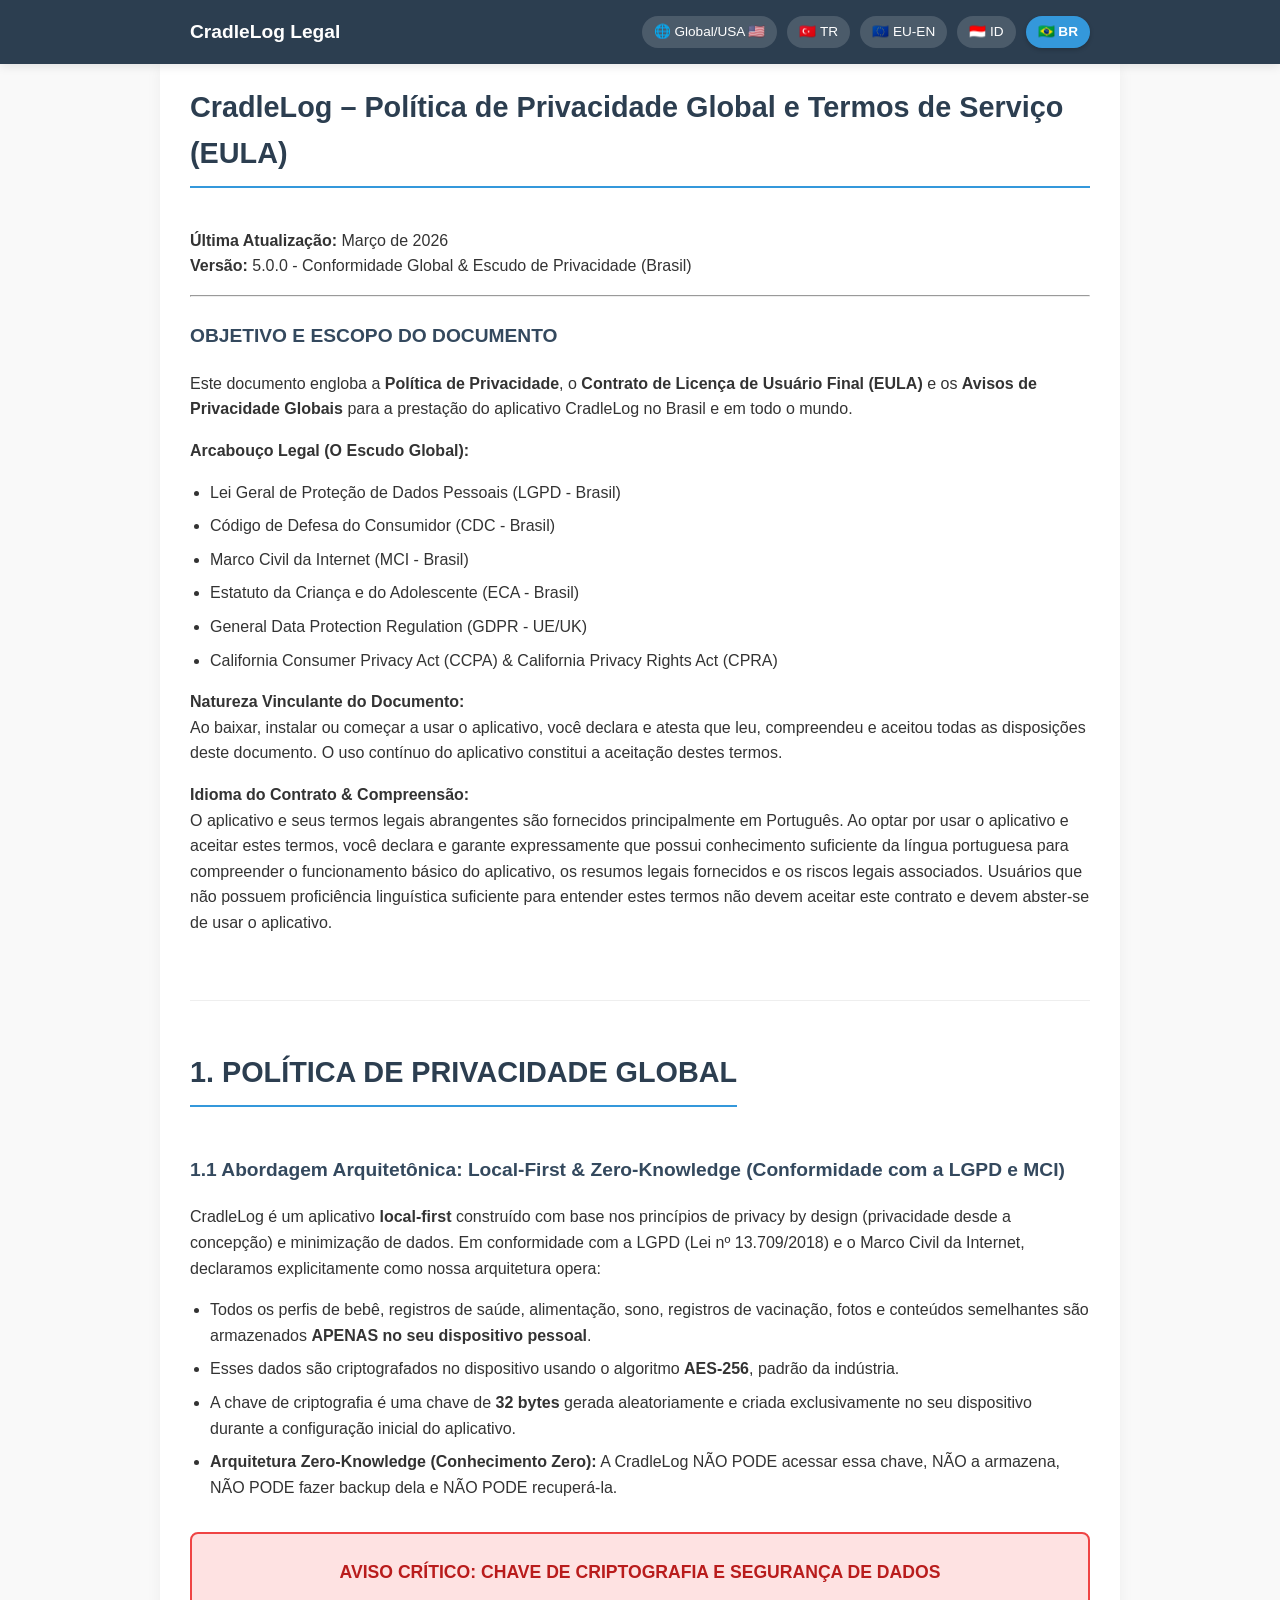
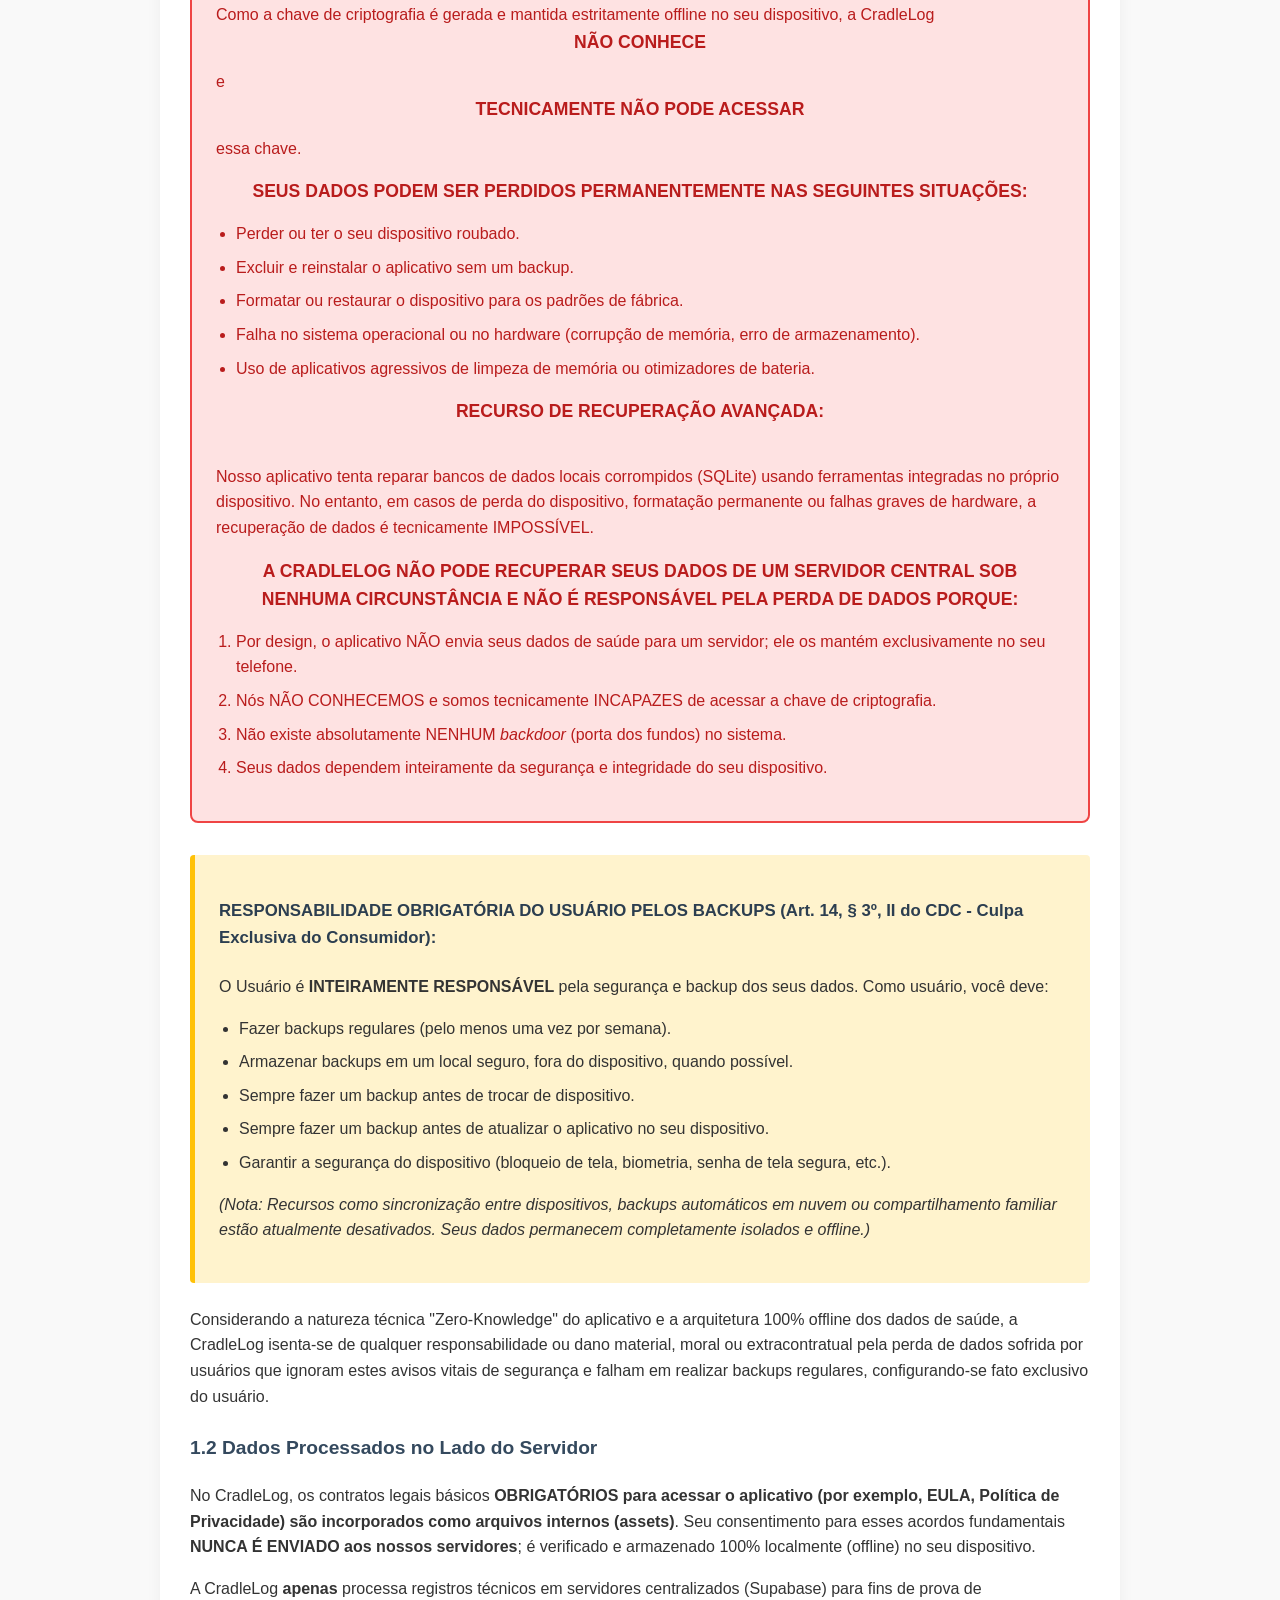
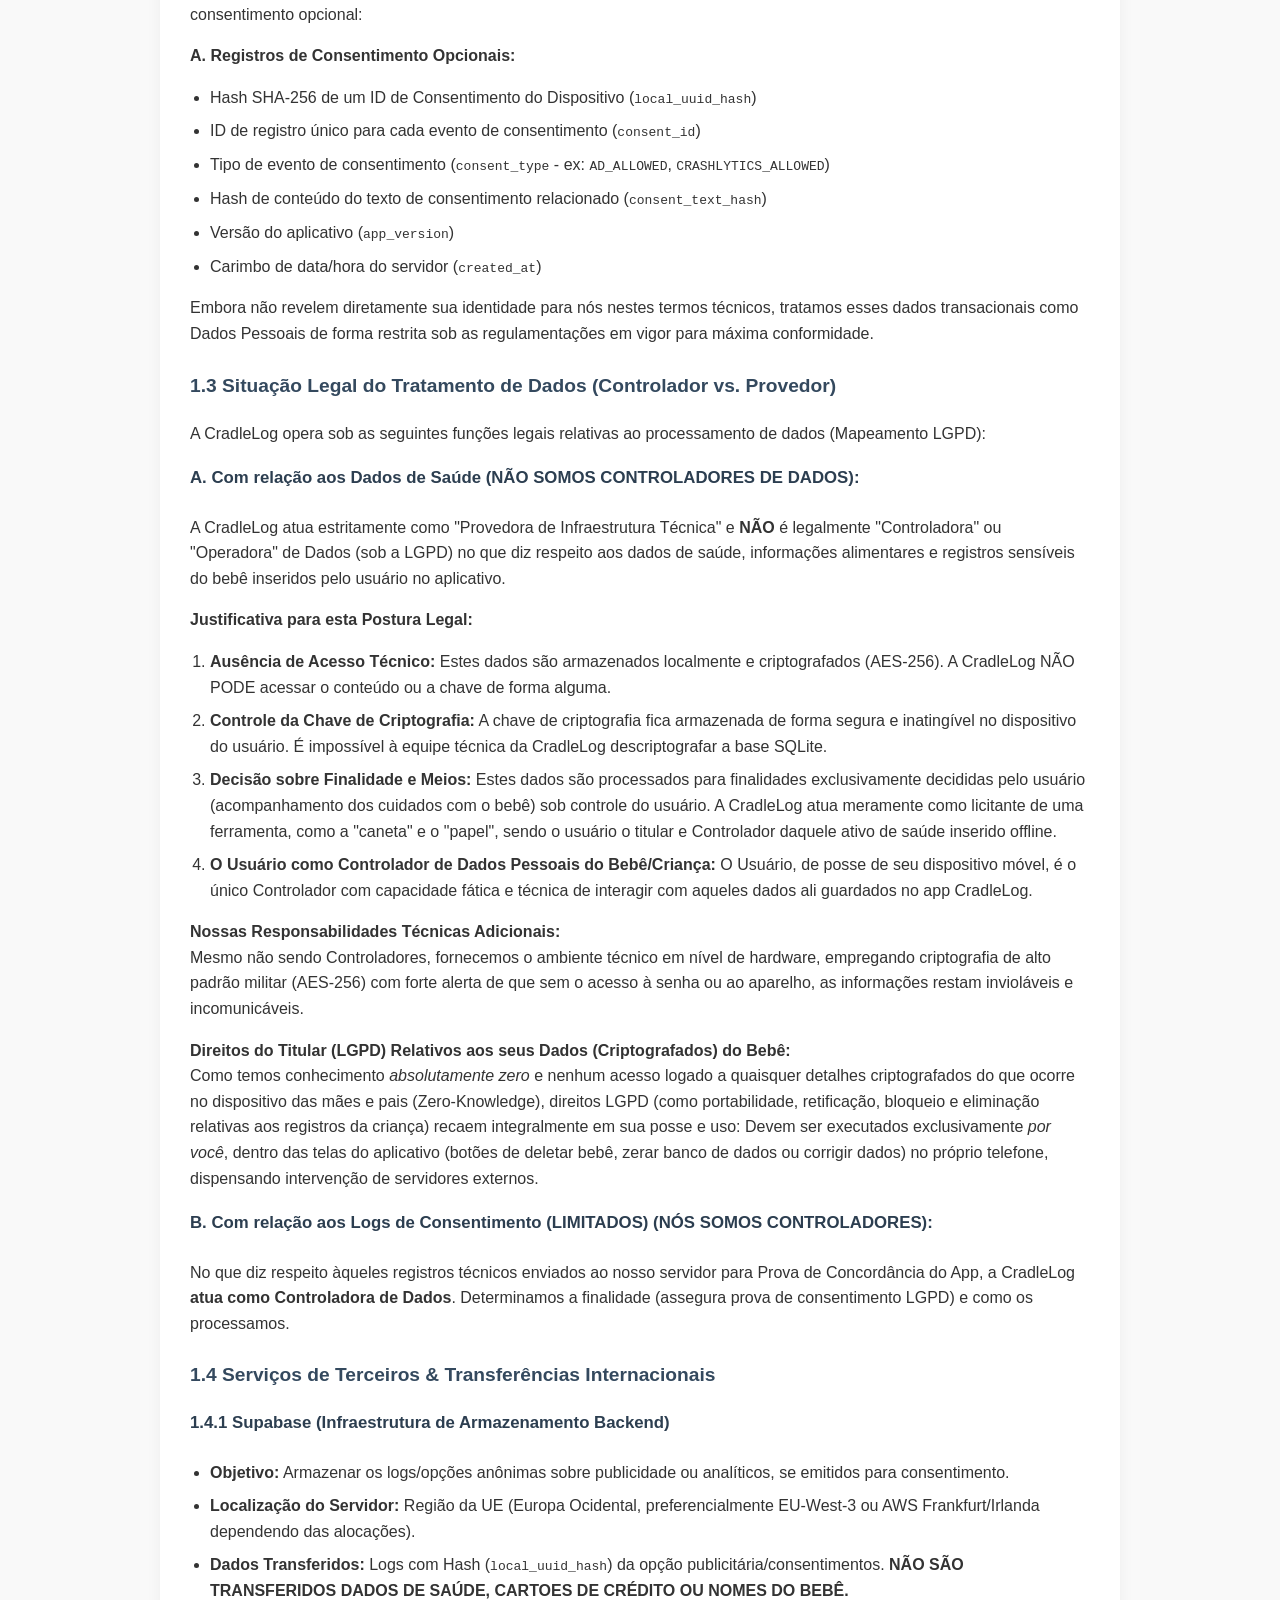
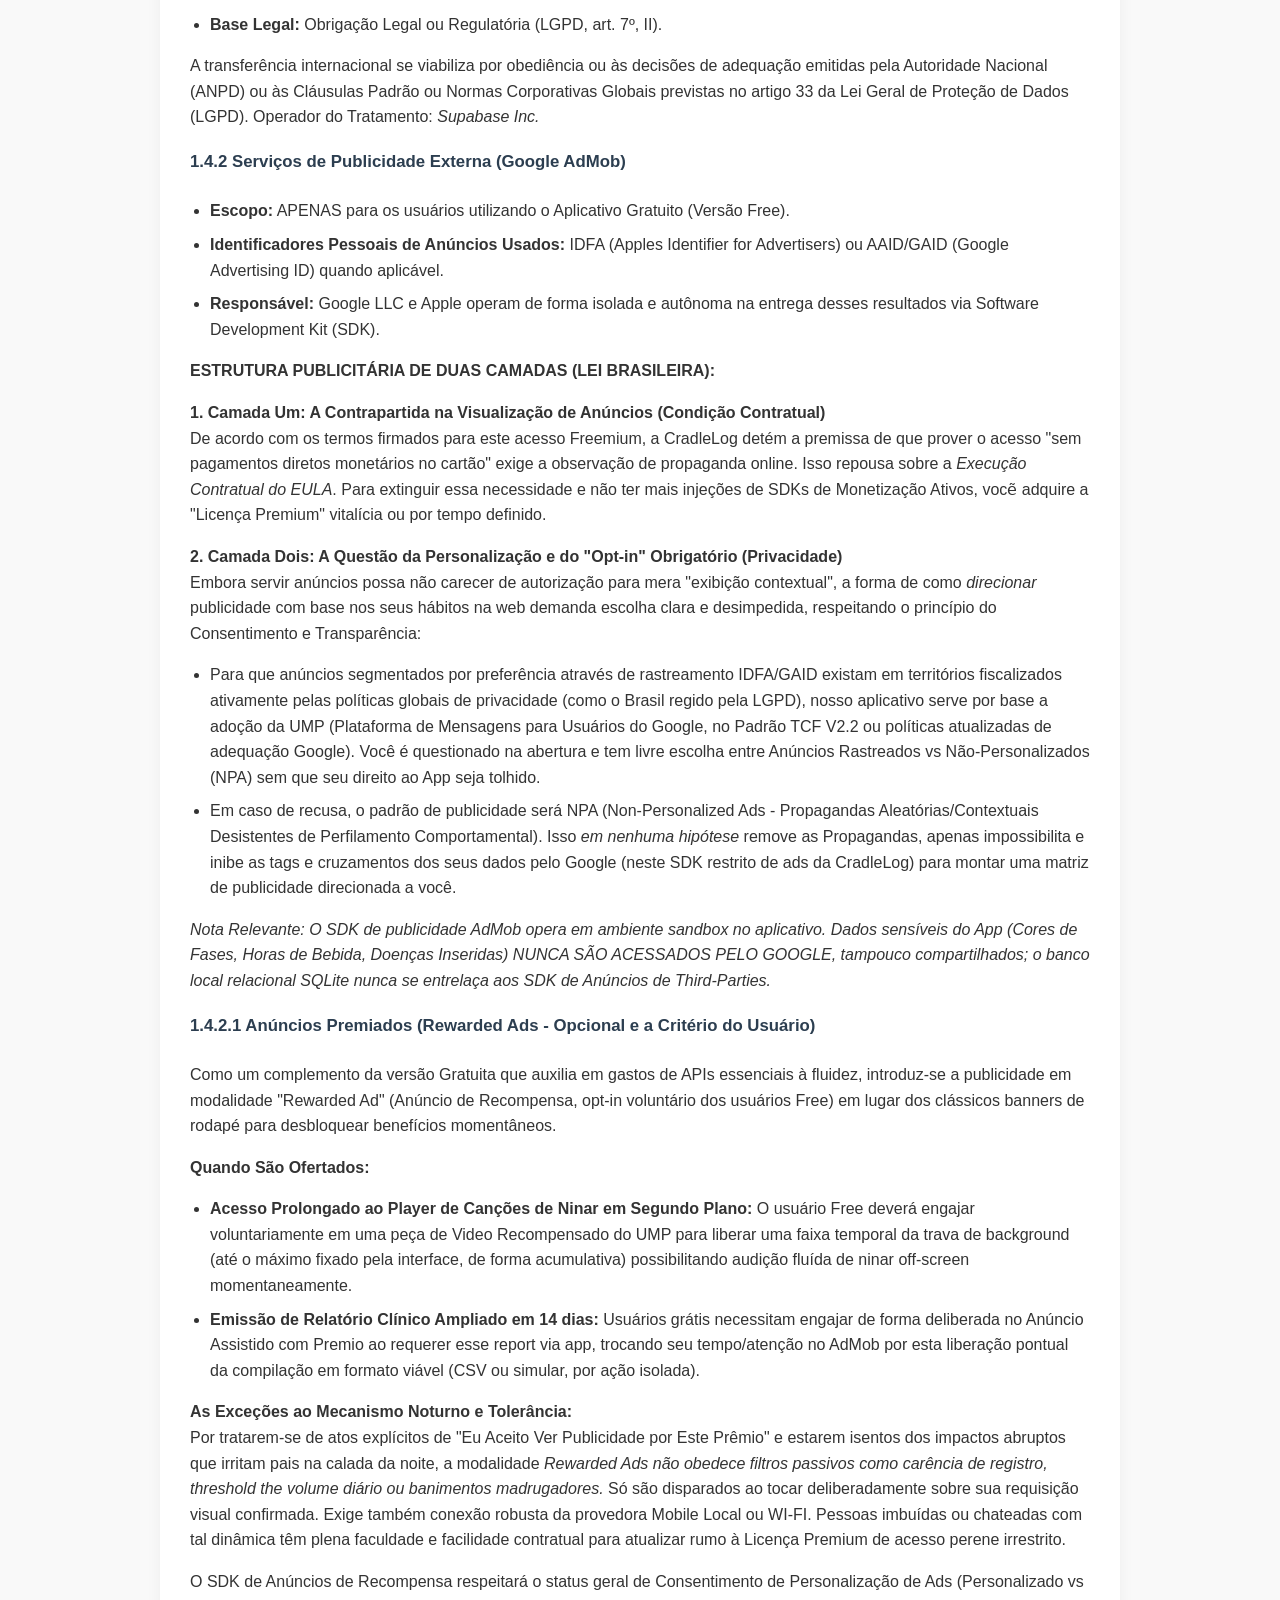
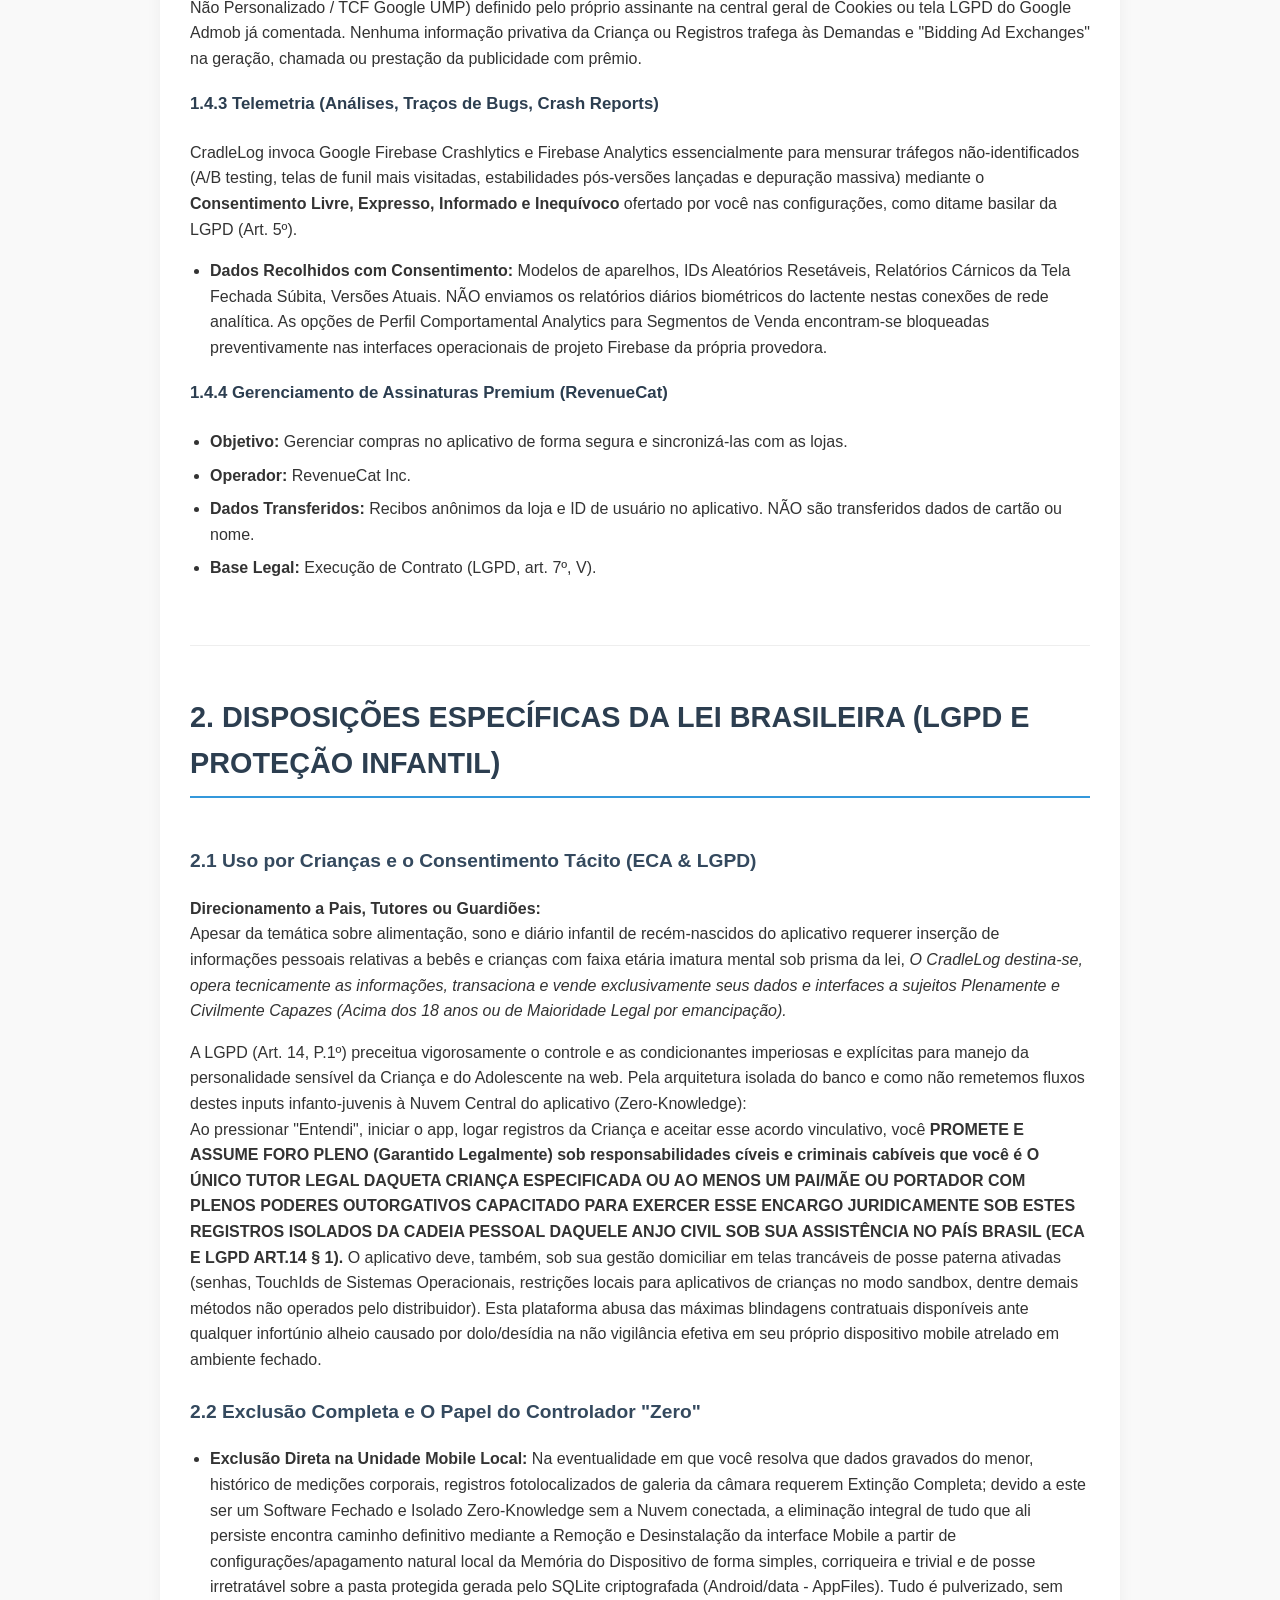
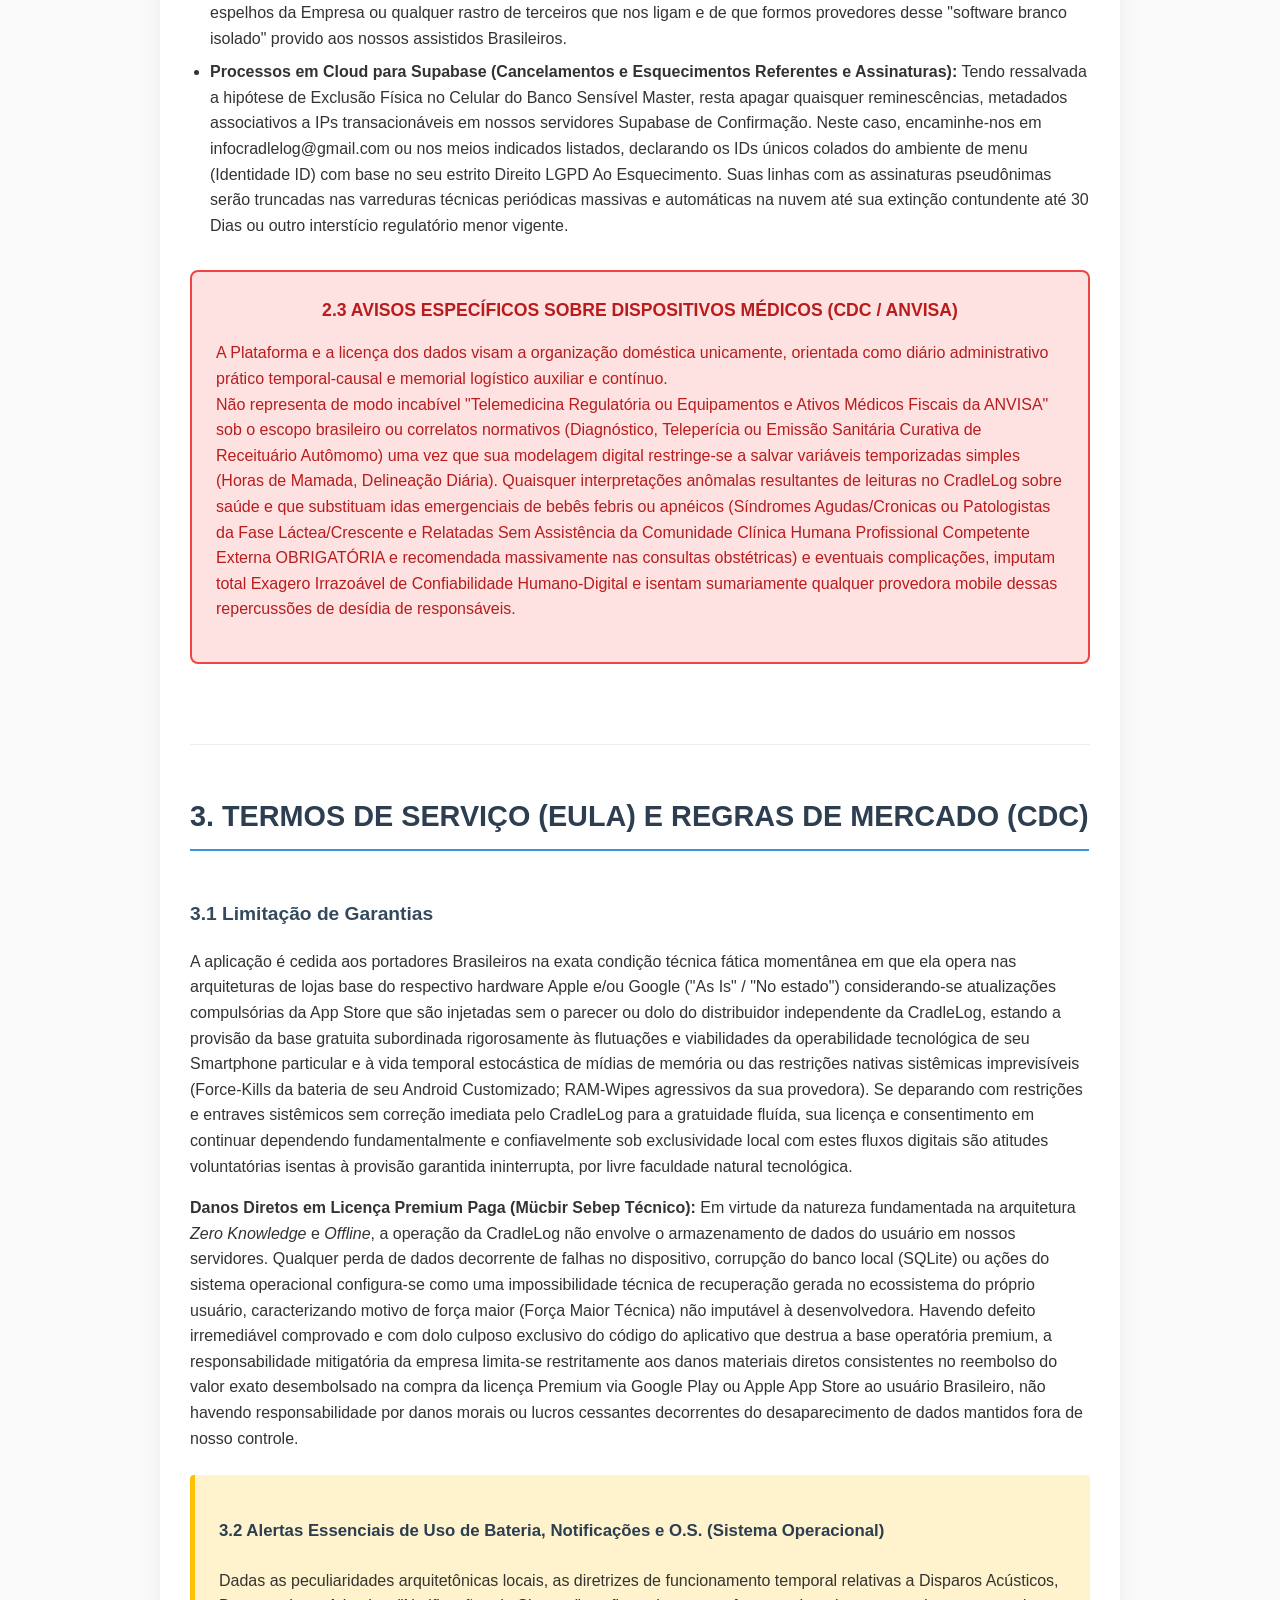
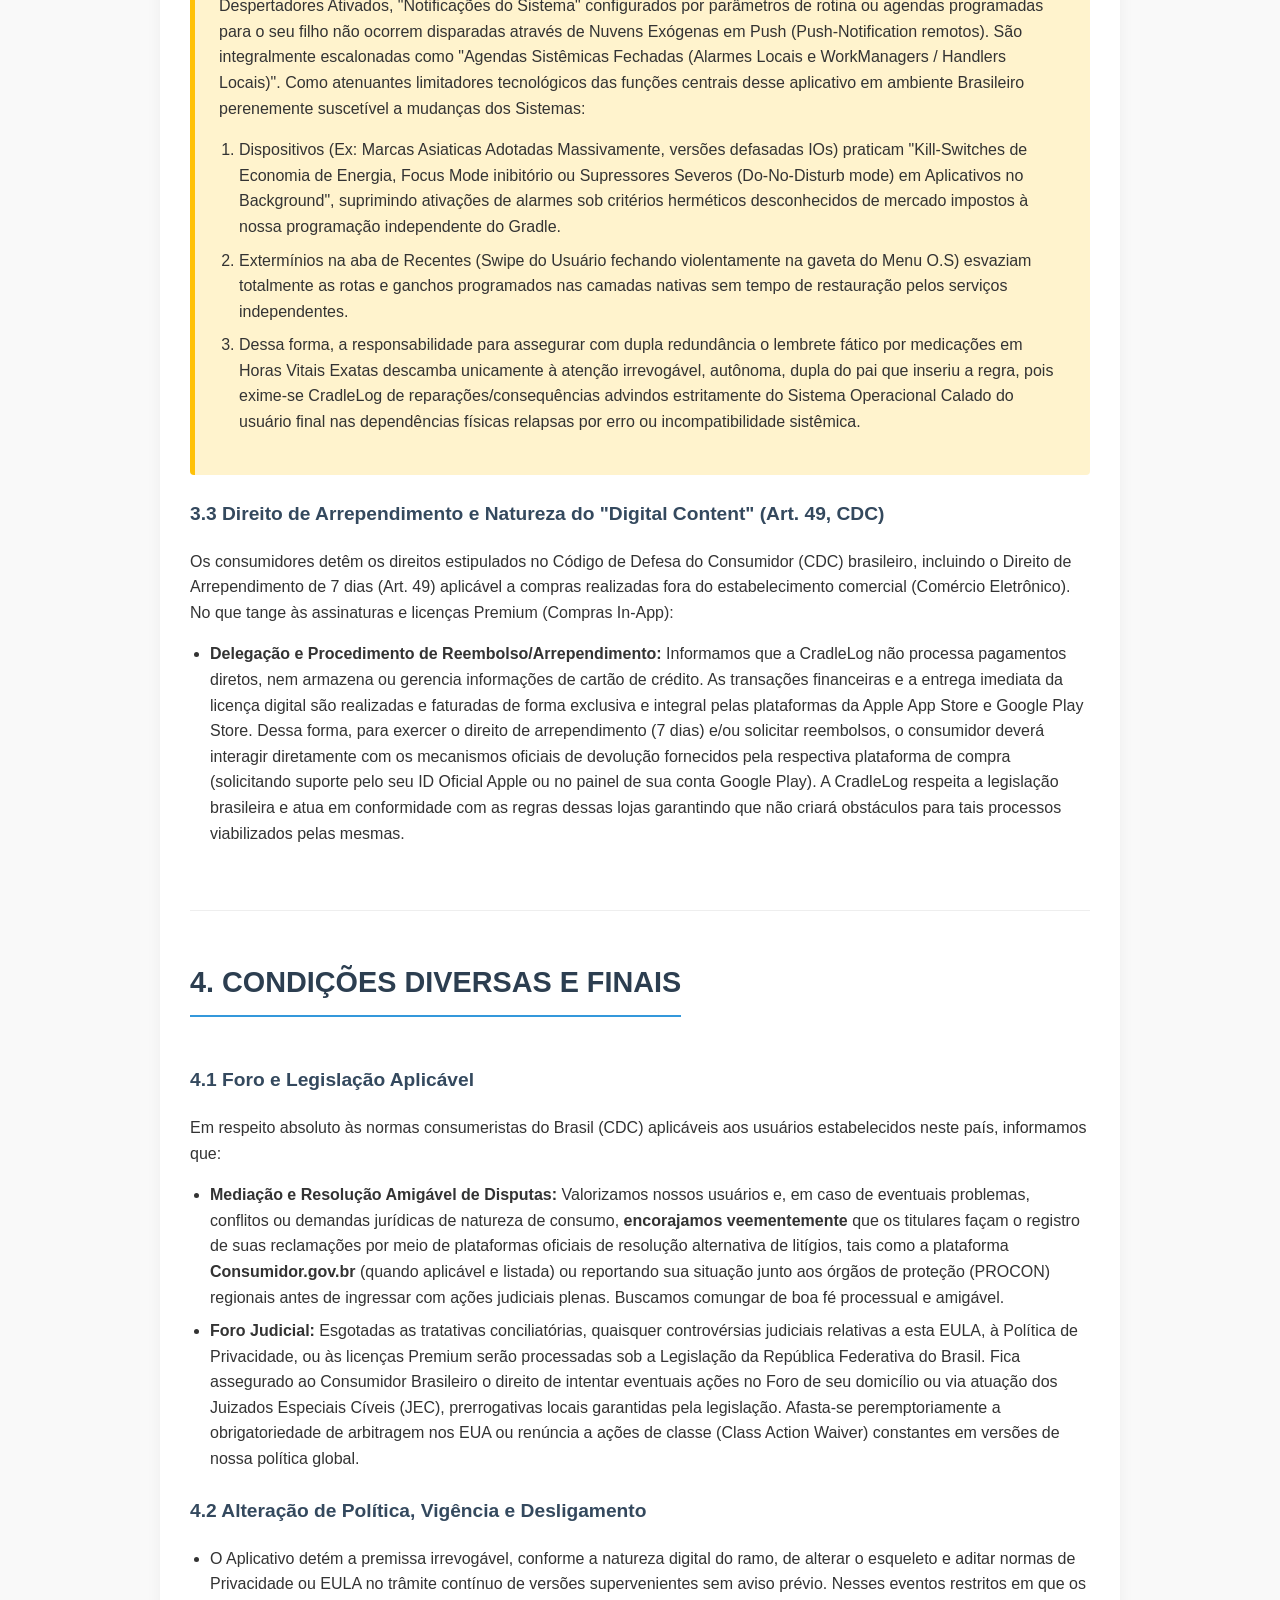
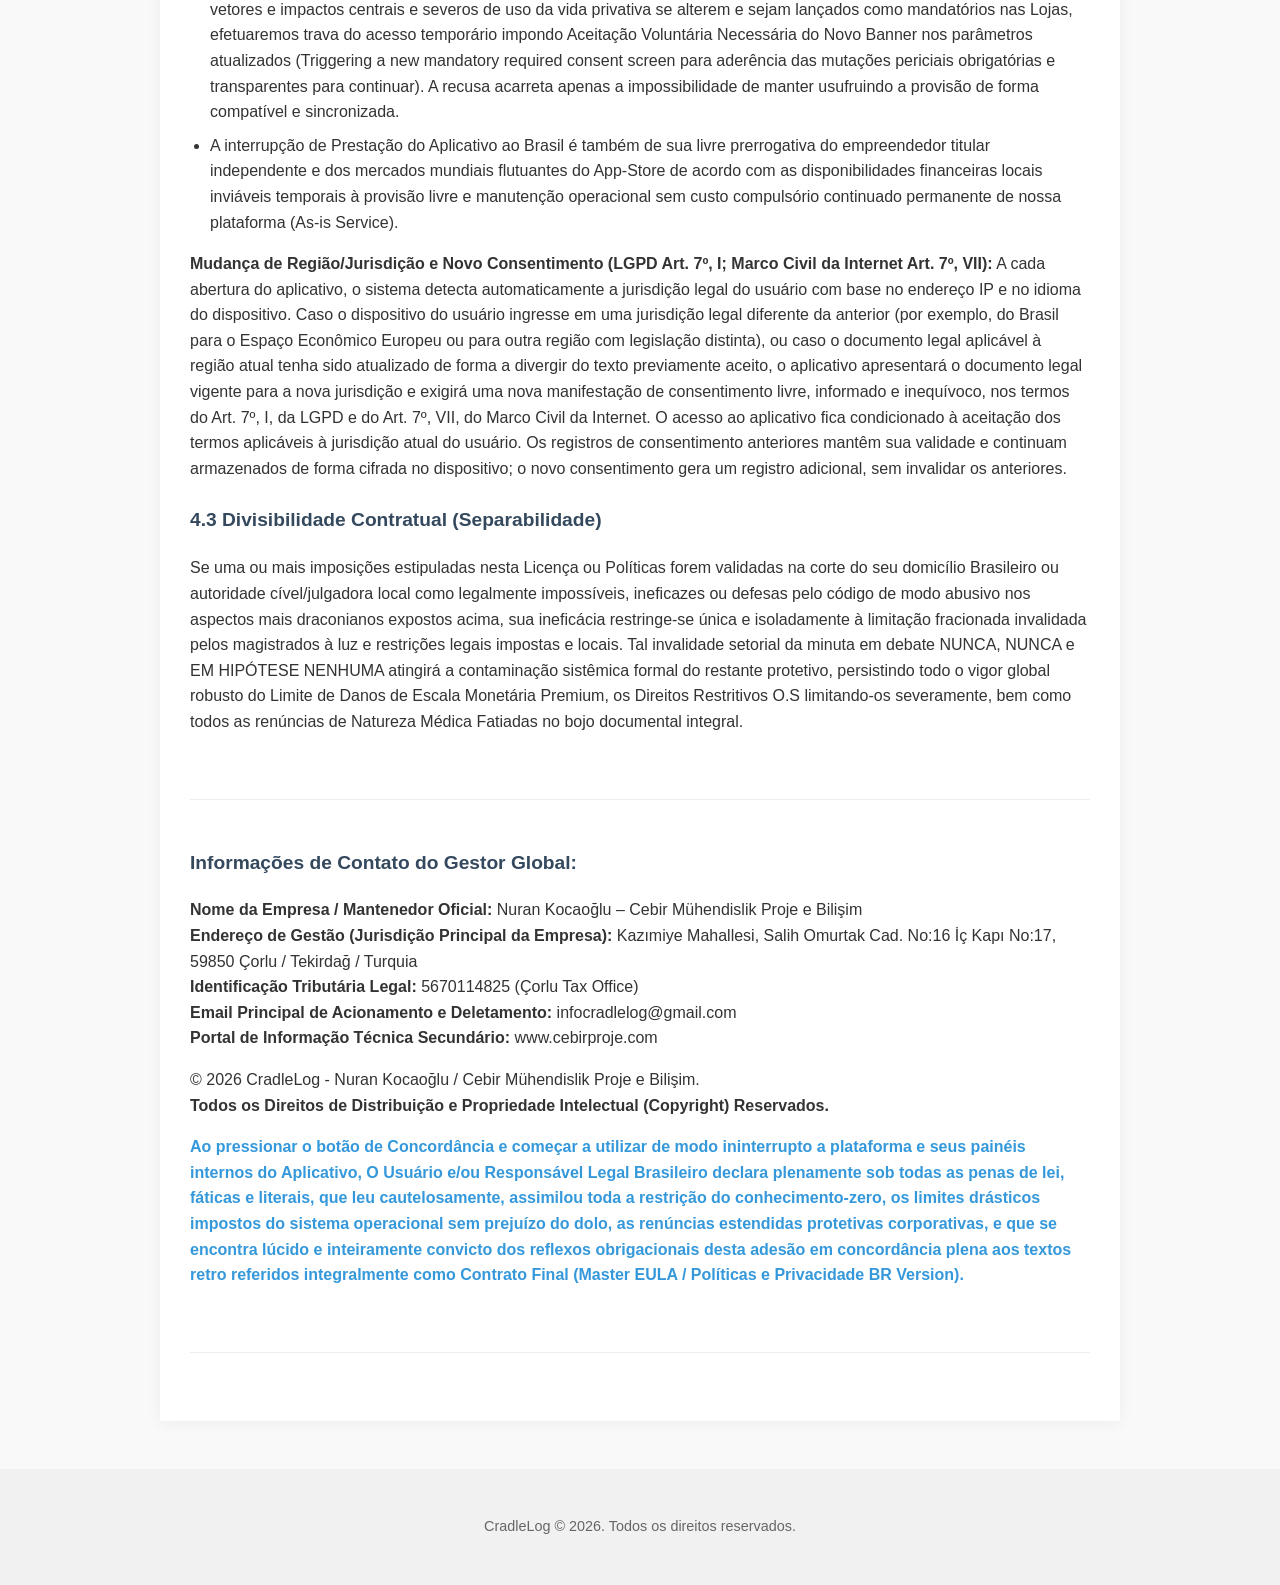
==== commit a51bb932: "Update br.html" ====
--- a/br.html
+++ b/br.html
@@ -16,7 +16,6 @@
                 <a href="tr.html">🇹🇷 TR</a>
                 <a href="eu.html">🇪🇺 EU-EN</a>
                 <a href="id.html">🇮🇩 ID</a>
-                <a href="pt.html">🇵🇹 PT</a>
                 <a class="active">🇧🇷 BR</a>
             </nav>
         </div>
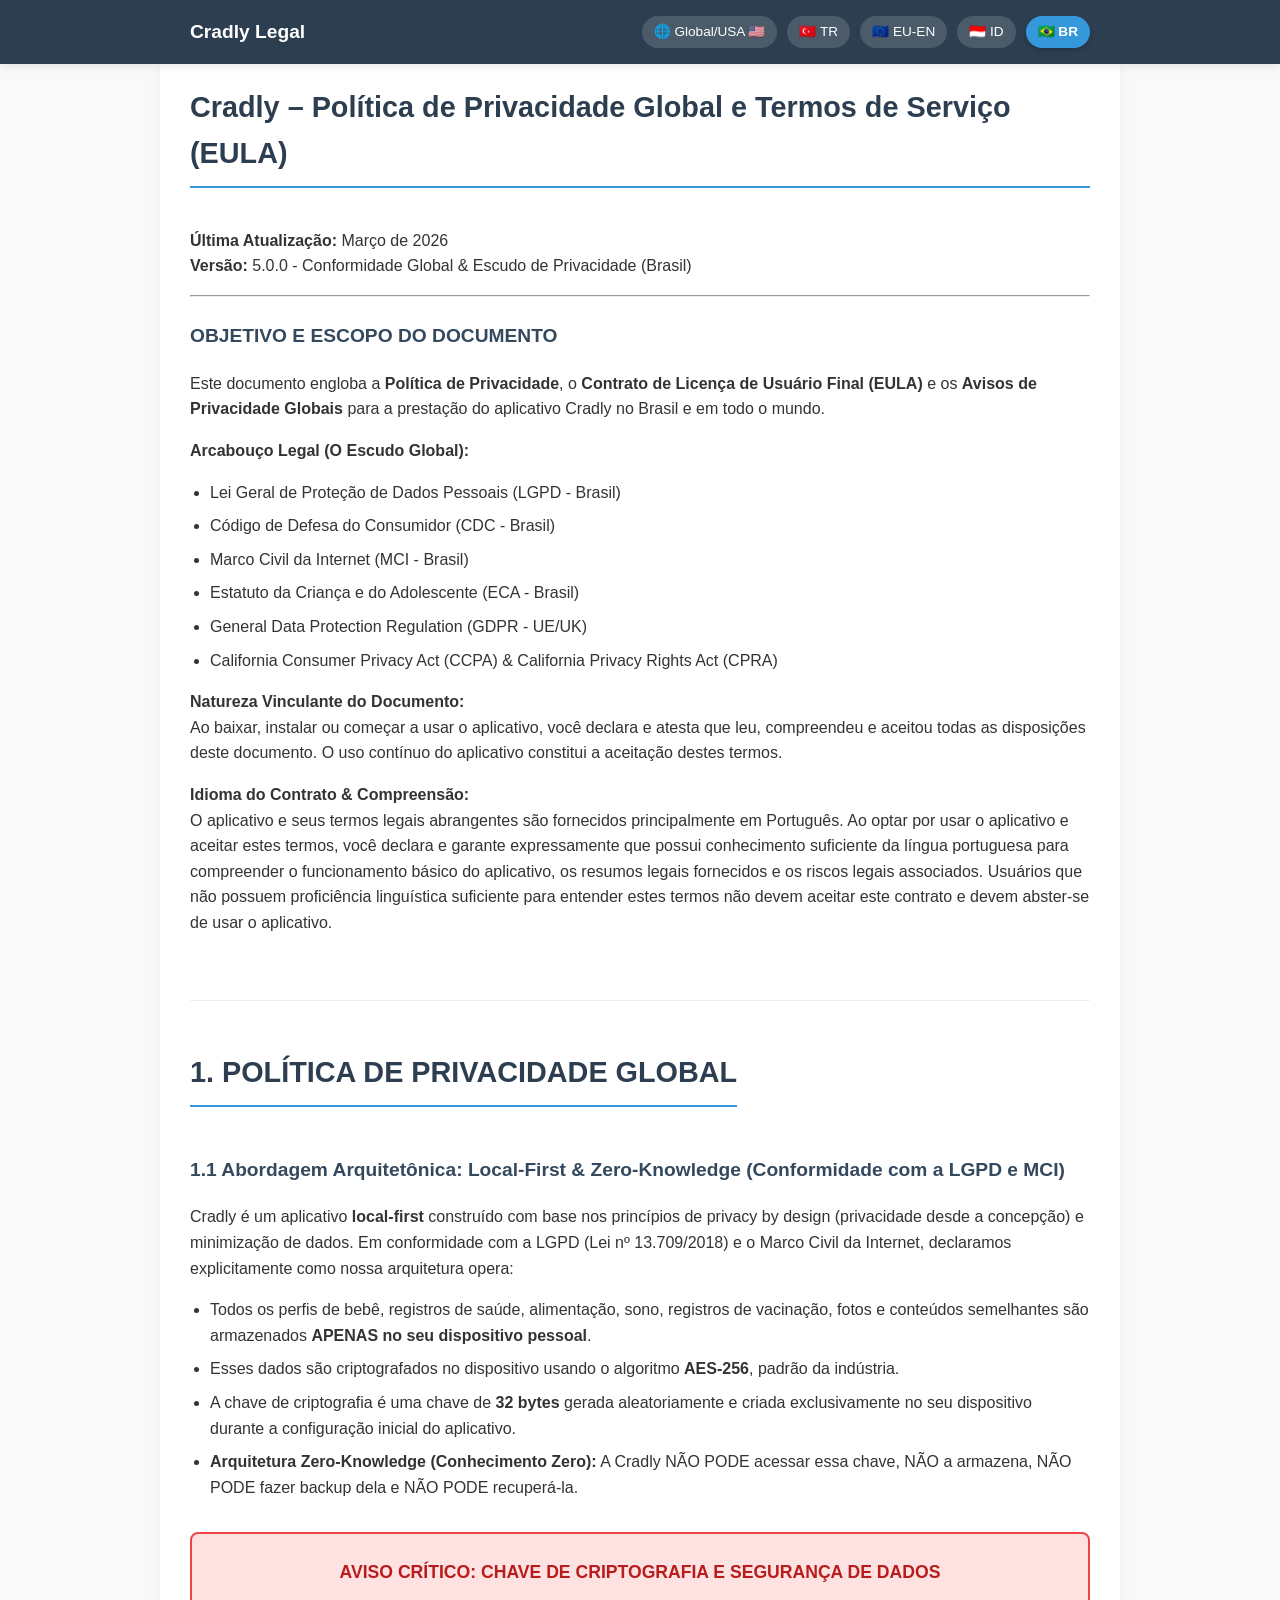
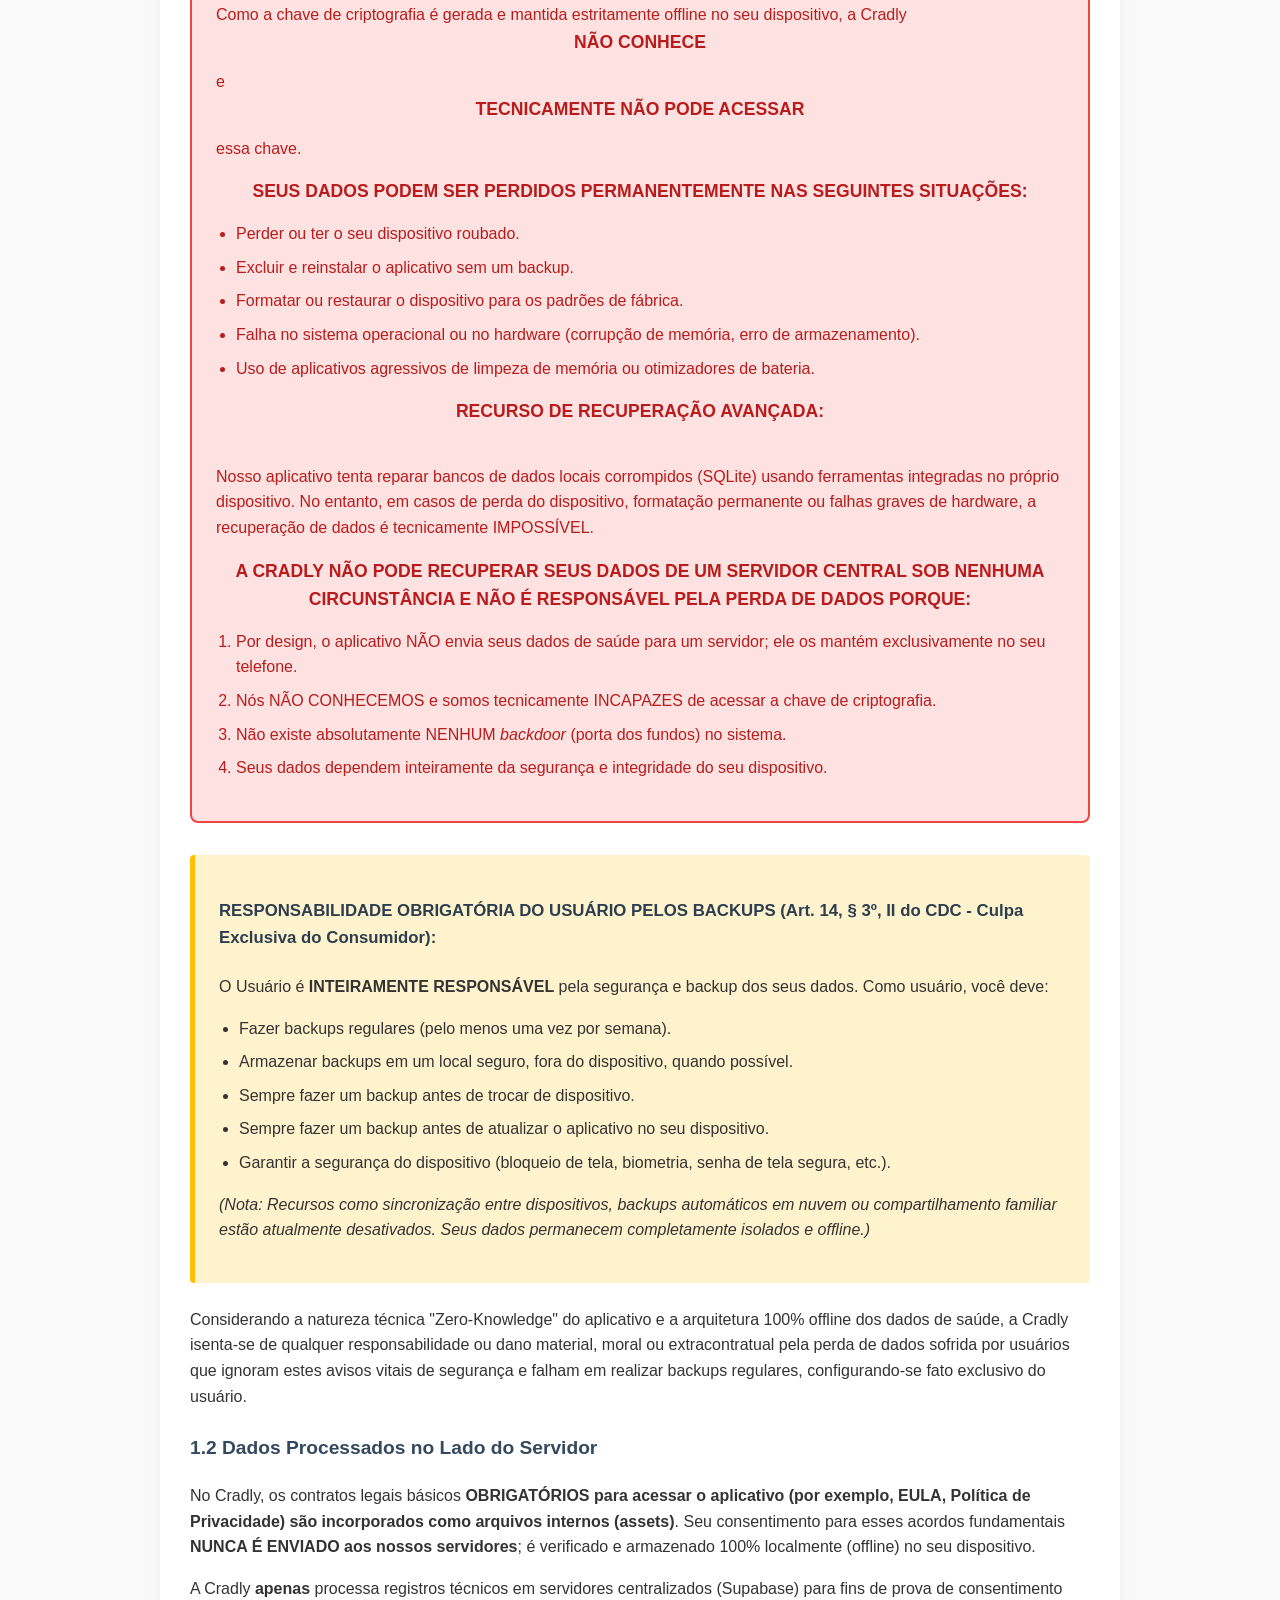
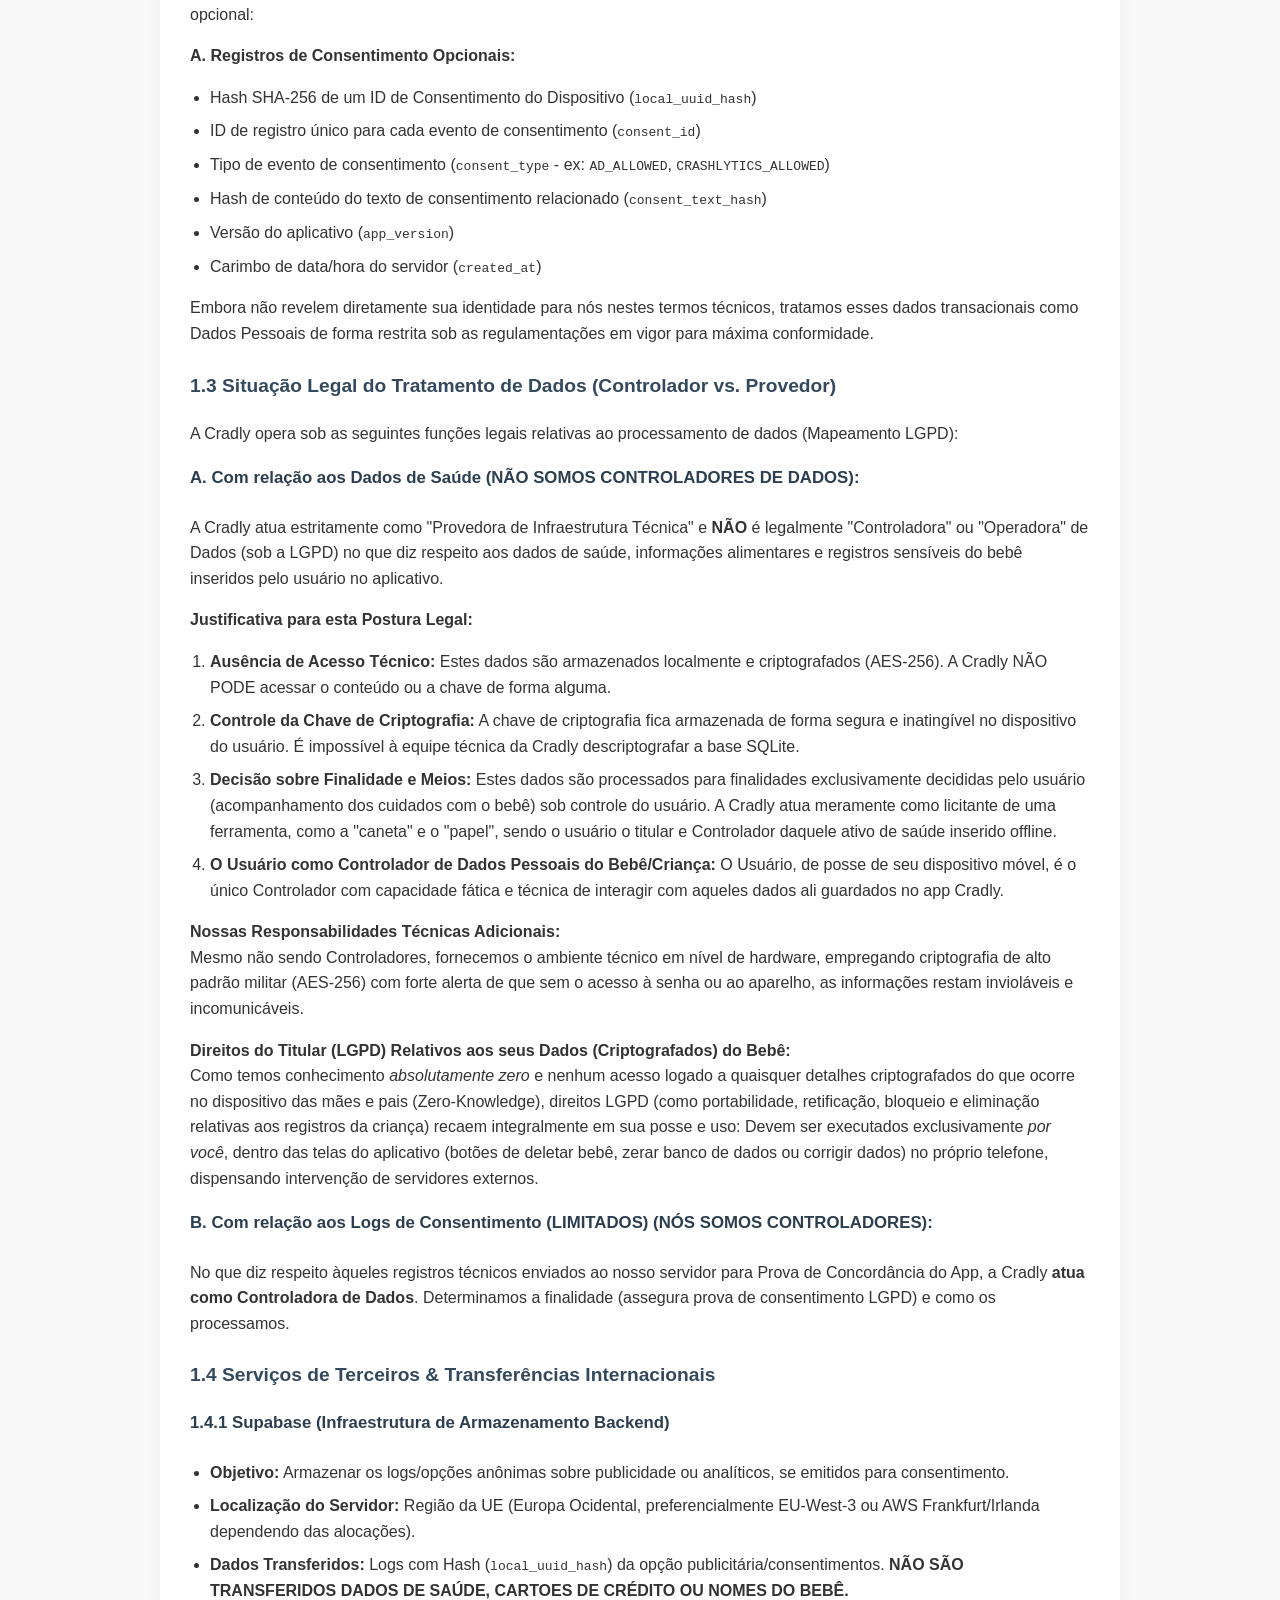
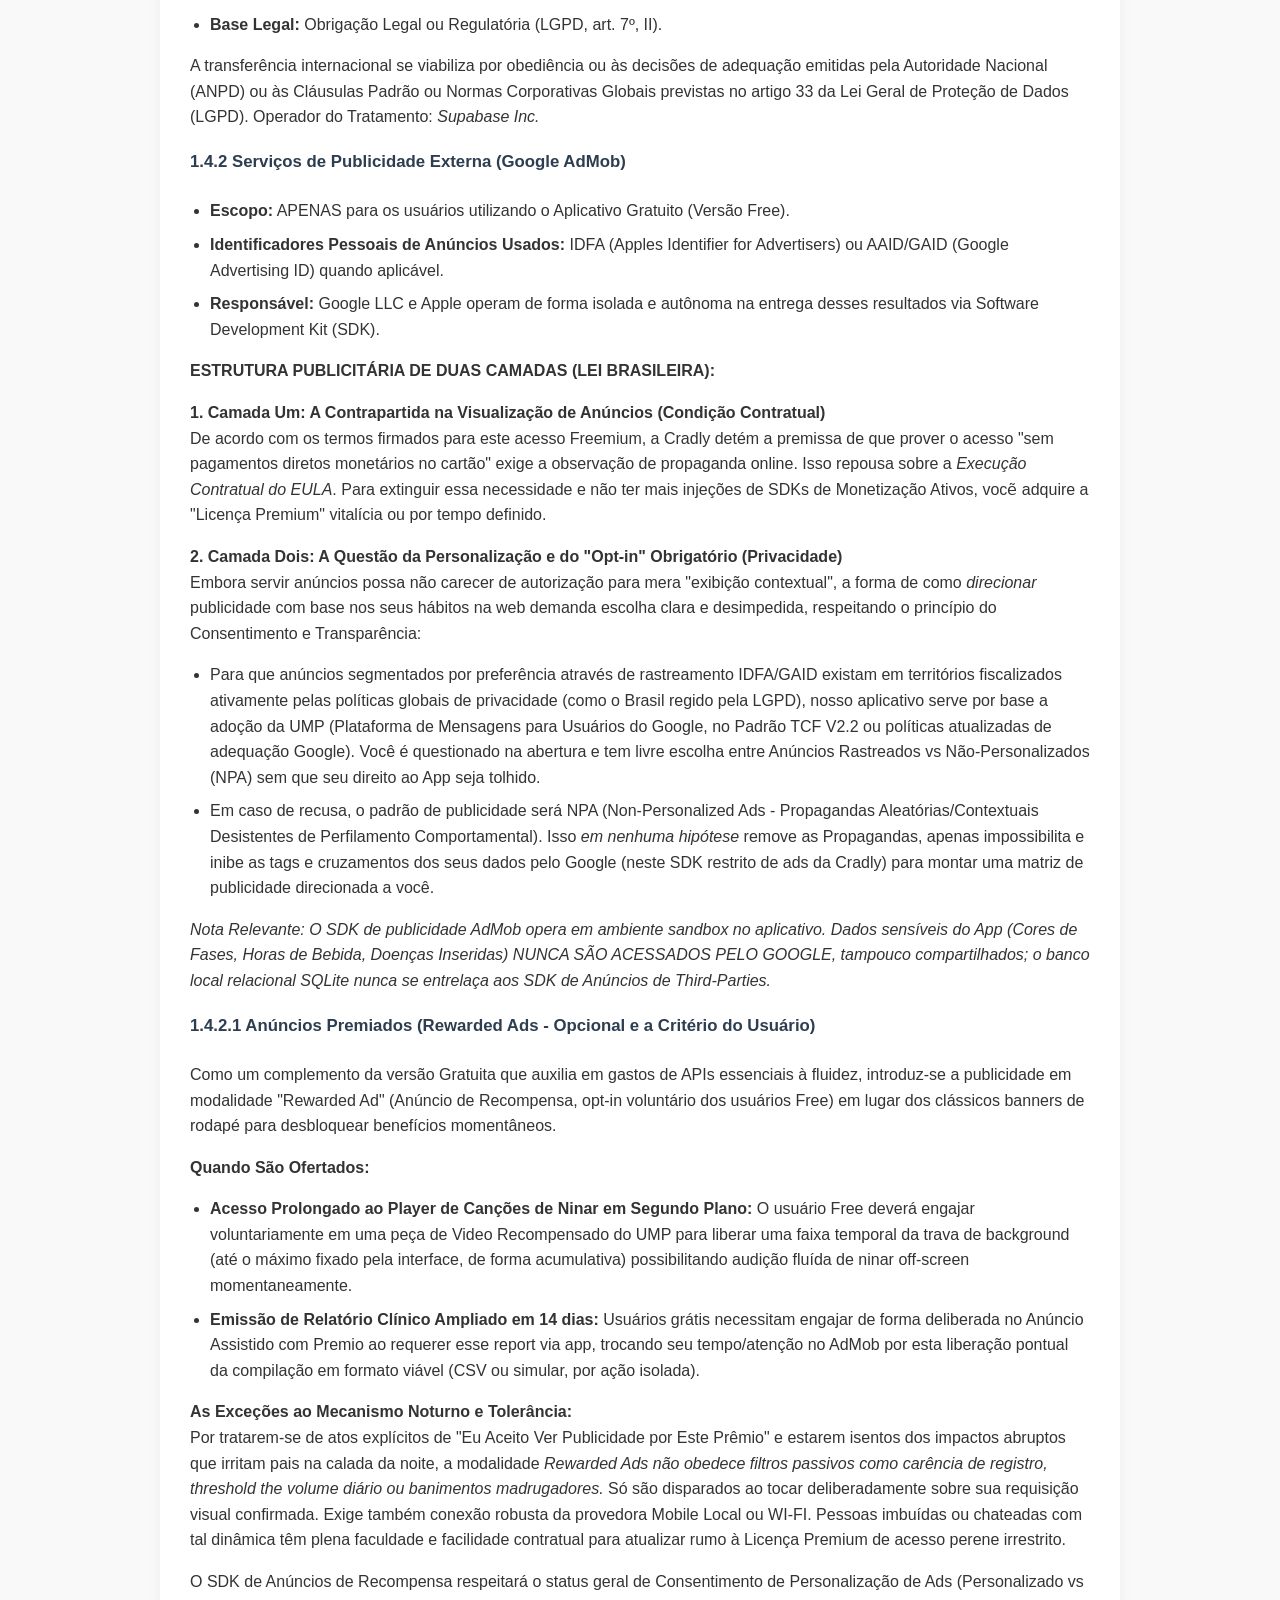
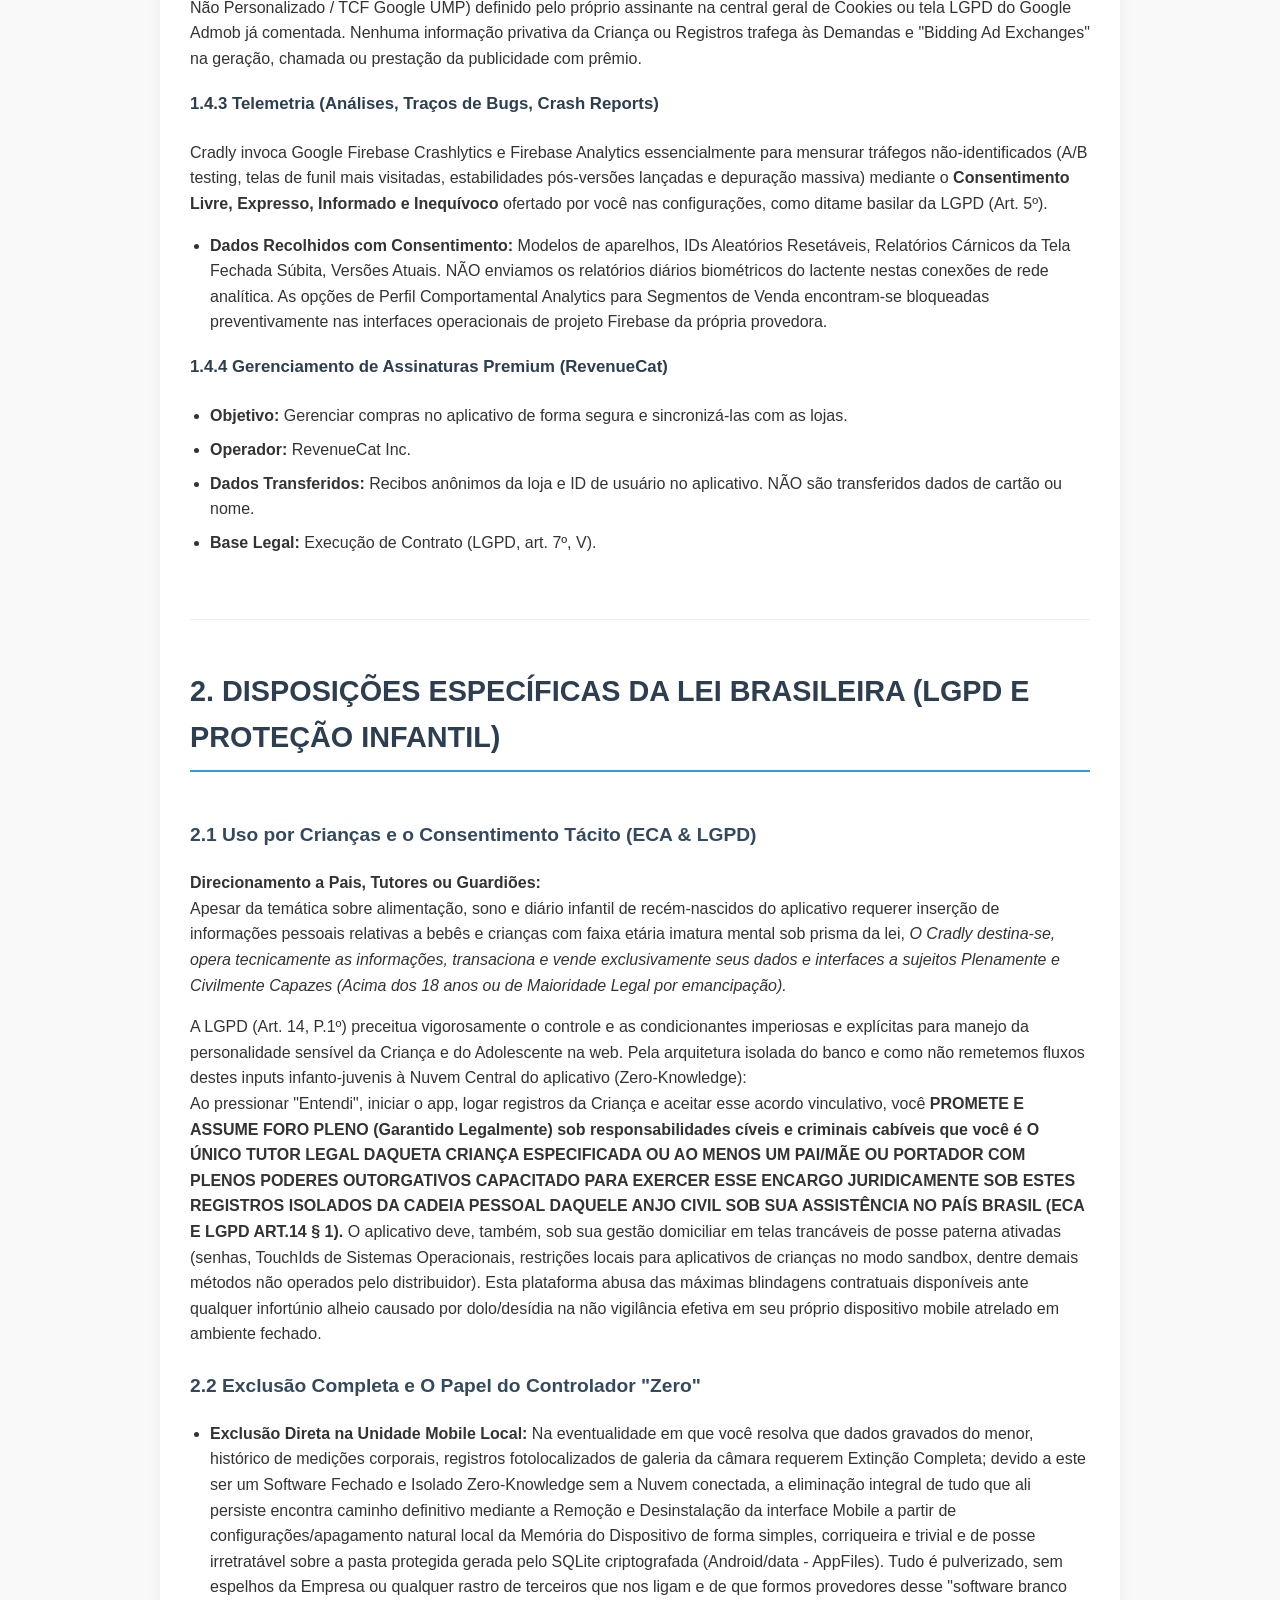
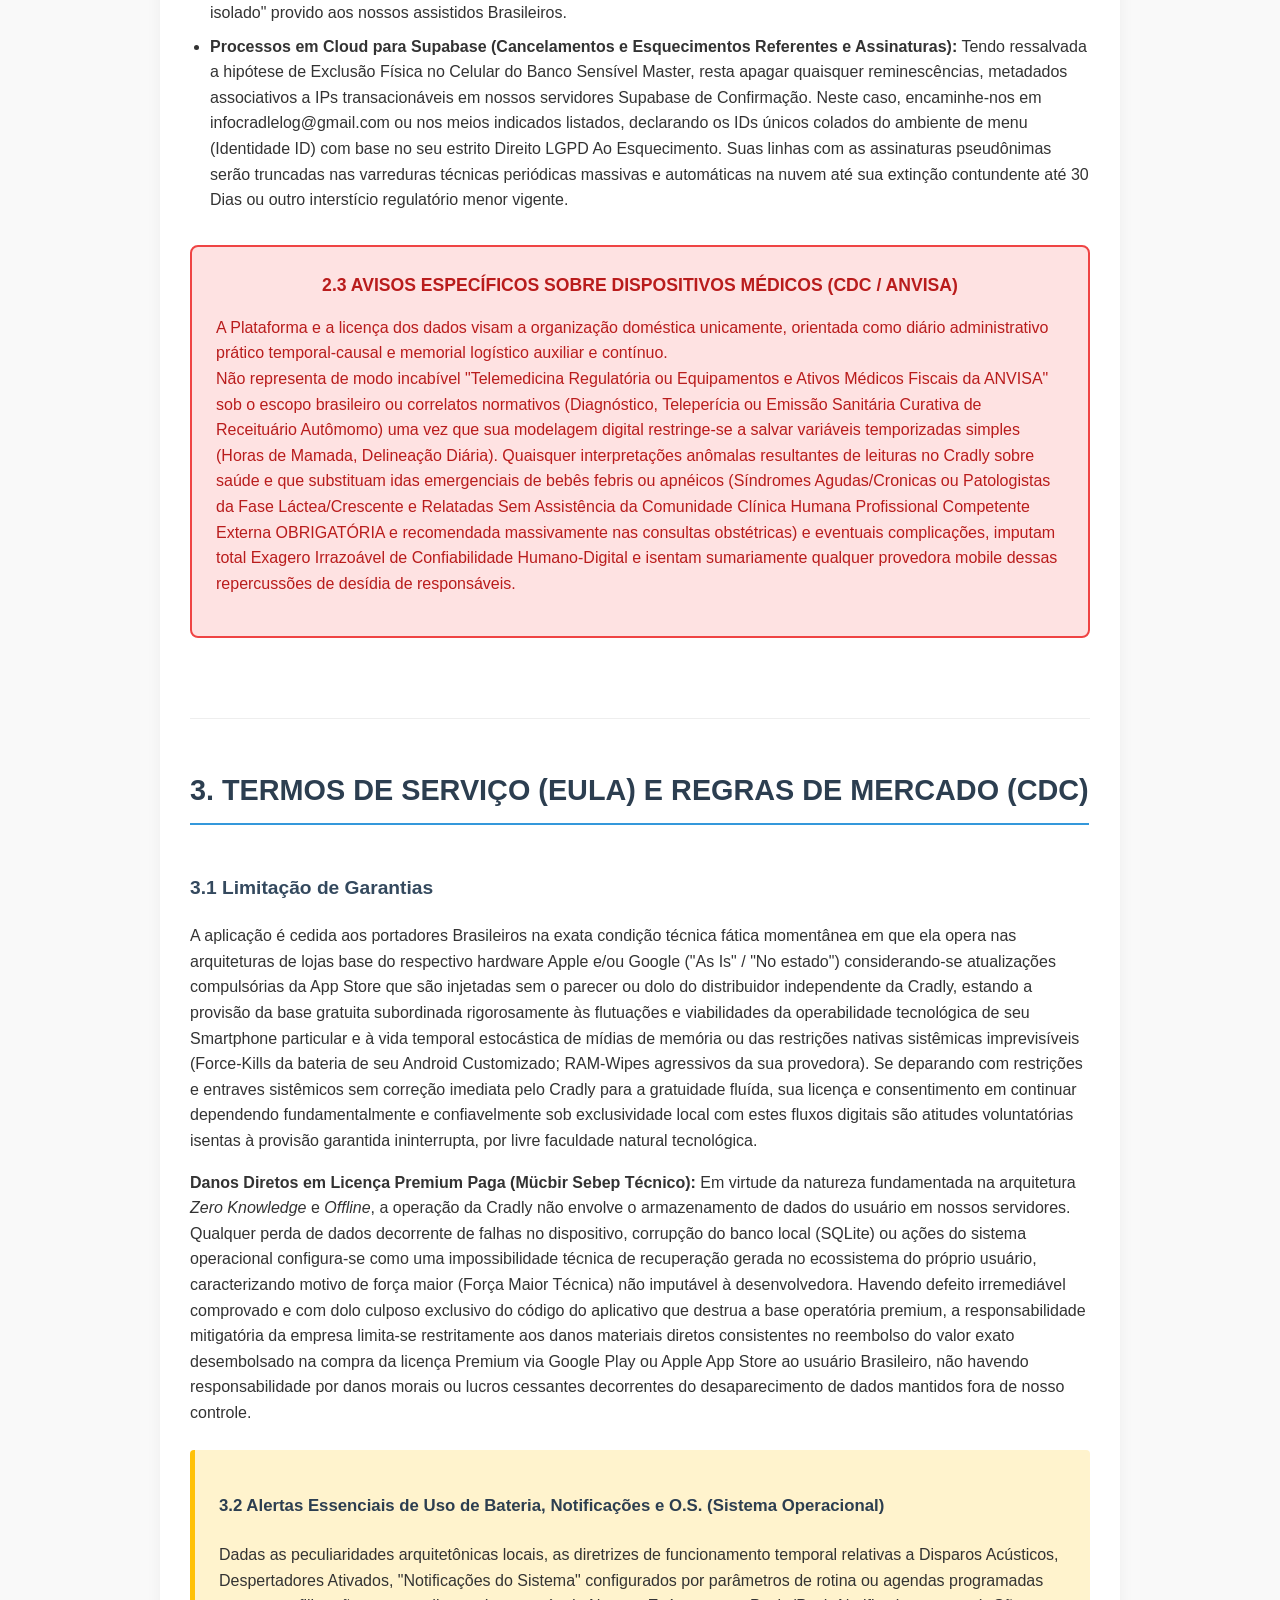
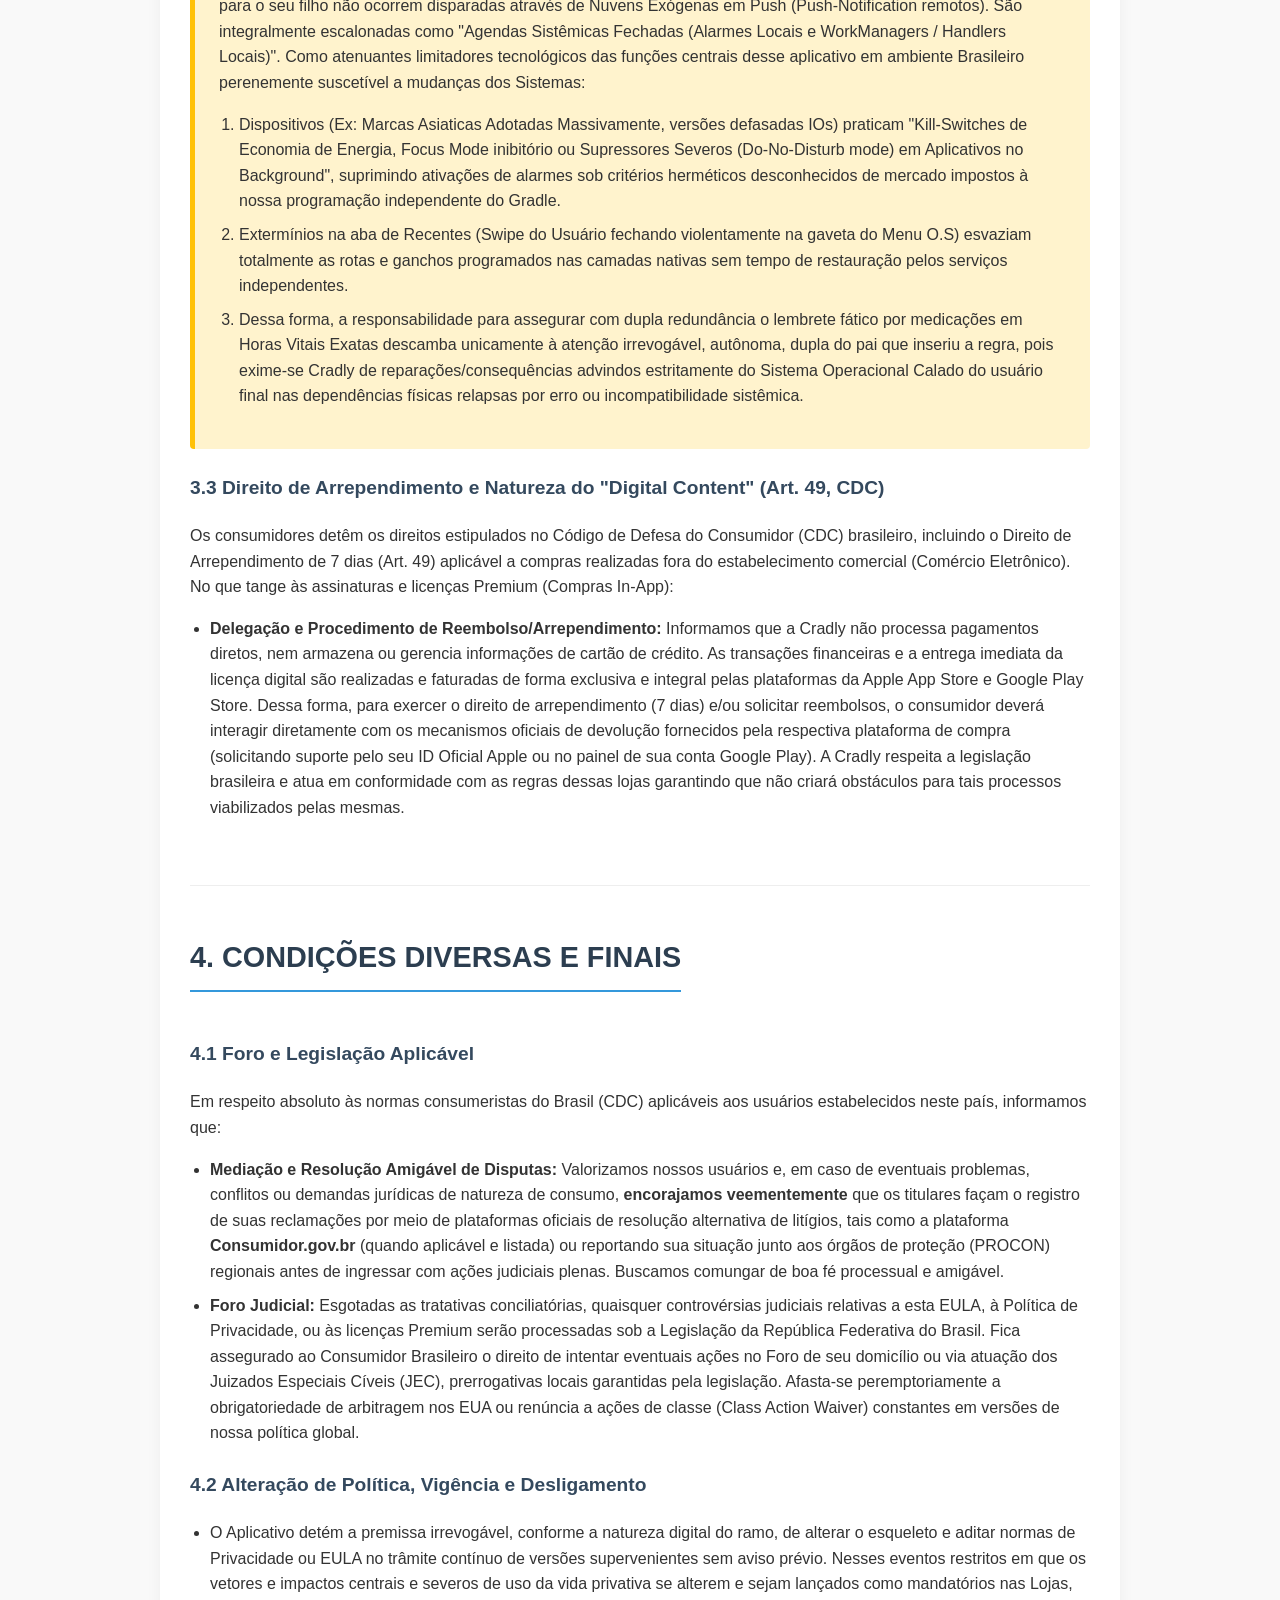
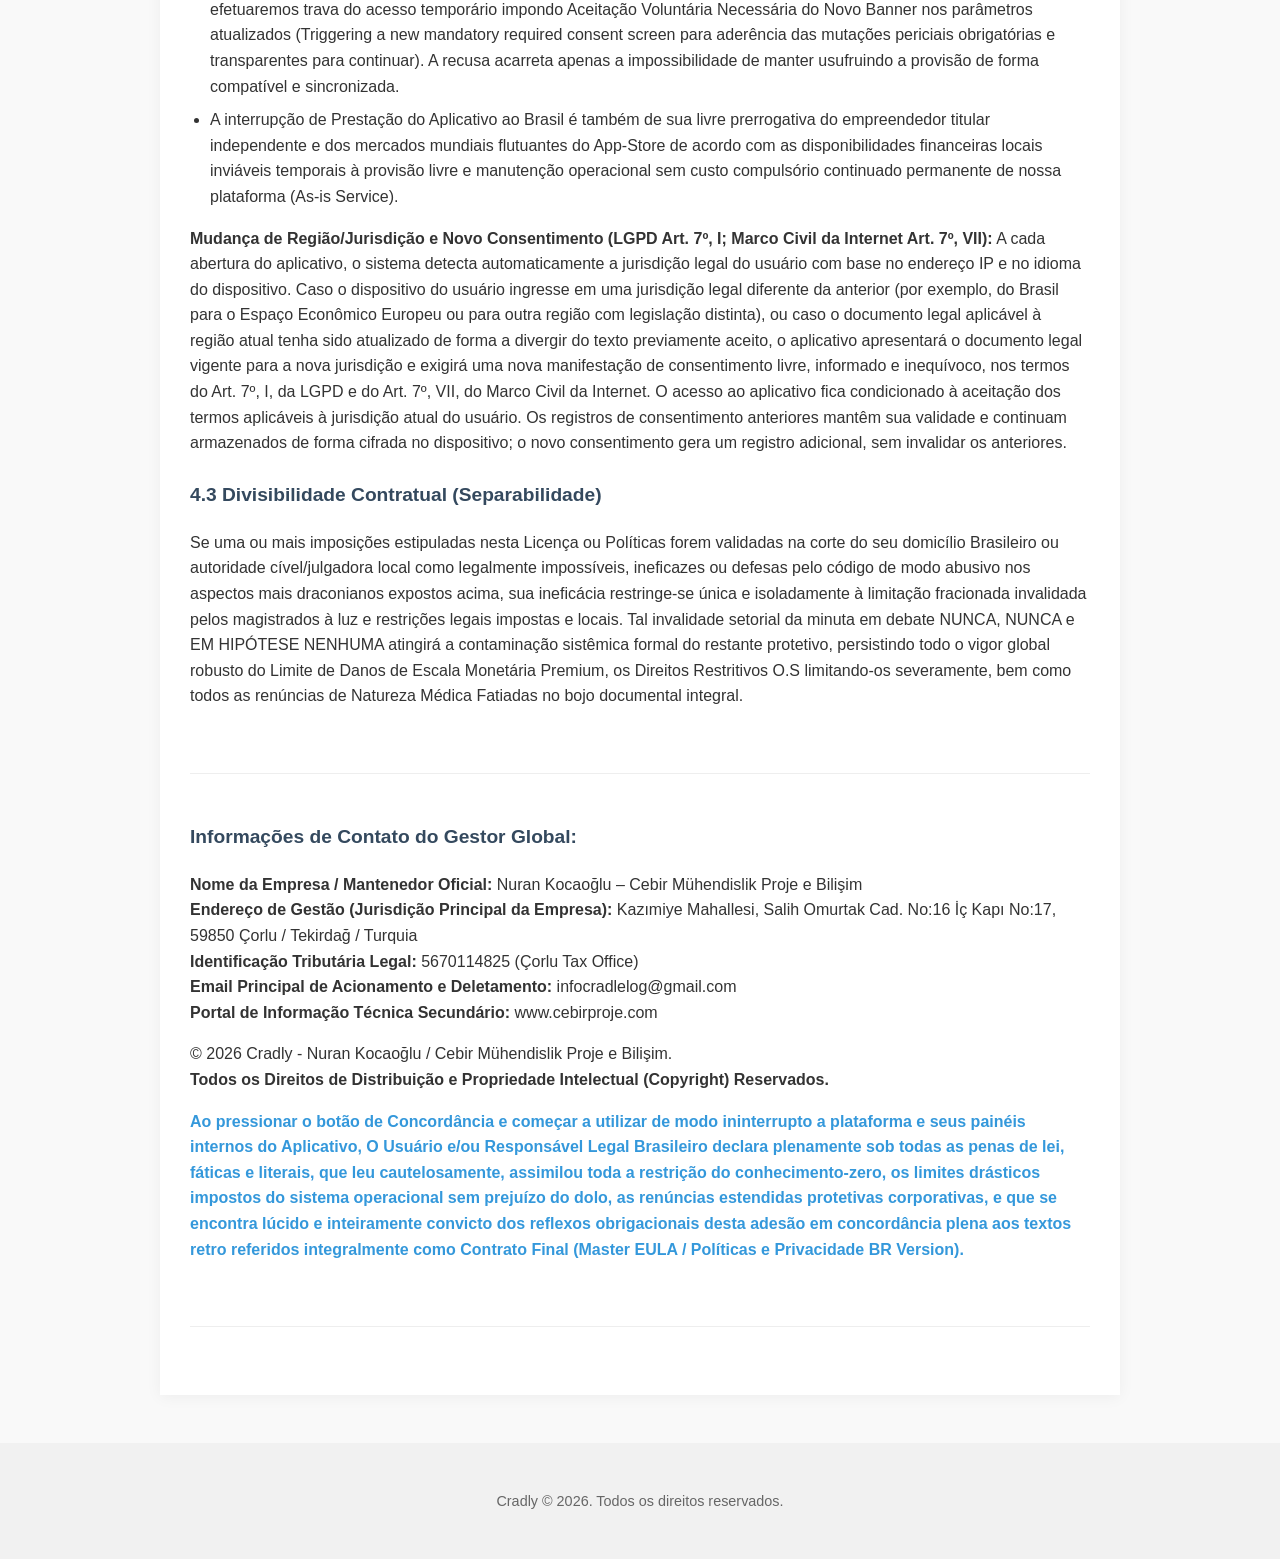
==== commit c60f9580: "Update br.html" ====
--- a/br.html
+++ b/br.html
@@ -3,14 +3,14 @@
 <head>
     <meta charset="UTF-8">
     <meta name="viewport" content="width=device-width, initial-scale=1.0">
-    <title>CradleLog – Global Master Privacy Policy & Terms of Service (EULA) - Brasil</title>
+    <title>Cradly – Global Master Privacy Policy & Terms of Service (EULA) - Brasil</title>
     <link rel="stylesheet" href="style.css">
 </head>
 <body>
 
     <header>
         <div class="header-content">
-            <h1>CradleLog Legal</h1>
+            <h1>Cradly Legal</h1>
             <nav>
                 <a href="global.html">🌐 Global/USA 🇺🇸</a>
                 <a href="tr.html">🇹🇷 TR</a>
@@ -24,14 +24,14 @@
     <div class="container">
         
         <section>
-            <h2>CradleLog – Política de Privacidade Global e Termos de Serviço (EULA)</h2>
+            <h2>Cradly – Política de Privacidade Global e Termos de Serviço (EULA)</h2>
             <p><strong>Última Atualização:</strong> Março de 2026<br>
             <strong>Versão:</strong> 5.0.0 - Conformidade Global & Escudo de Privacidade (Brasil)</p>
             
             <hr>
 
             <h3>OBJETIVO E ESCOPO DO DOCUMENTO</h3>
-            <p>Este documento engloba a <strong>Política de Privacidade</strong>, o <strong>Contrato de Licença de Usuário Final (EULA)</strong> e os <strong>Avisos de Privacidade Globais</strong> para a prestação do aplicativo CradleLog no Brasil e em todo o mundo.</p>
+            <p>Este documento engloba a <strong>Política de Privacidade</strong>, o <strong>Contrato de Licença de Usuário Final (EULA)</strong> e os <strong>Avisos de Privacidade Globais</strong> para a prestação do aplicativo Cradly no Brasil e em todo o mundo.</p>
 
             <p><strong>Arcabouço Legal (O Escudo Global):</strong></p>
             <ul>
@@ -49,22 +49,22 @@
             <p><strong>Idioma do Contrato & Compreensão:</strong><br>
             O aplicativo e seus termos legais abrangentes são fornecidos principalmente em Português. Ao optar por usar o aplicativo e aceitar estes termos, você declara e garante expressamente que possui conhecimento suficiente da língua portuguesa para compreender o funcionamento básico do aplicativo, os resumos legais fornecidos e os riscos legais associados. Usuários que não possuem proficiência linguística suficiente para entender estes termos não devem aceitar este contrato e devem abster-se de usar o aplicativo.</p>
         </section>
-
+        <a id="privacy"></a>
         <section>
             <h2>1. POLÍTICA DE PRIVACIDADE GLOBAL</h2>
 
             <h3>1.1 Abordagem Arquitetônica: Local-First & Zero-Knowledge (Conformidade com a LGPD e MCI)</h3>
-            <p>CradleLog é um aplicativo <strong>local-first</strong> construído com base nos princípios de privacy by design (privacidade desde a concepção) e minimização de dados. Em conformidade com a LGPD (Lei nº 13.709/2018) e o Marco Civil da Internet, declaramos explicitamente como nossa arquitetura opera:</p>
+            <p>Cradly é um aplicativo <strong>local-first</strong> construído com base nos princípios de privacy by design (privacidade desde a concepção) e minimização de dados. Em conformidade com a LGPD (Lei nº 13.709/2018) e o Marco Civil da Internet, declaramos explicitamente como nossa arquitetura opera:</p>
             <ul>
                 <li>Todos os perfis de bebê, registros de saúde, alimentação, sono, registros de vacinação, fotos e conteúdos semelhantes são armazenados <strong>APENAS no seu dispositivo pessoal</strong>.</li>
                 <li>Esses dados são criptografados no dispositivo usando o algoritmo <strong>AES-256</strong>, padrão da indústria.</li>
                 <li>A chave de criptografia é uma chave de <strong>32 bytes</strong> gerada aleatoriamente e criada exclusivamente no seu dispositivo durante a configuração inicial do aplicativo.</li>
-                <li><strong>Arquitetura Zero-Knowledge (Conhecimento Zero):</strong> A CradleLog NÃO PODE acessar essa chave, NÃO a armazena, NÃO PODE fazer backup dela e NÃO PODE recuperá-la.</li>
+                <li><strong>Arquitetura Zero-Knowledge (Conhecimento Zero):</strong> A Cradly NÃO PODE acessar essa chave, NÃO a armazena, NÃO PODE fazer backup dela e NÃO PODE recuperá-la.</li>
             </ul>
 
             <div class="medical-warning">
                 <strong>AVISO CRÍTICO: CHAVE DE CRIPTOGRAFIA E SEGURANÇA DE DADOS</strong>
-                <p>Como a chave de criptografia é gerada e mantida estritamente offline no seu dispositivo, a CradleLog <strong>NÃO CONHECE</strong> e <strong>TECNICAMENTE NÃO PODE ACESSAR</strong> essa chave.</p>
+                <p>Como a chave de criptografia é gerada e mantida estritamente offline no seu dispositivo, a Cradly <strong>NÃO CONHECE</strong> e <strong>TECNICAMENTE NÃO PODE ACESSAR</strong> essa chave.</p>
                 <p><strong>Seus dados PODEM SER PERDIDOS PERMANENTEMENTE nas seguintes situações:</strong></p>
                 <ul>
                     <li>Perder ou ter o seu dispositivo roubado.</li>
@@ -75,7 +75,7 @@
                 </ul>
                 <p><strong>Recurso de Recuperação Avançada:</strong><br>
                 Nosso aplicativo tenta reparar bancos de dados locais corrompidos (SQLite) usando ferramentas integradas no próprio dispositivo. No entanto, em casos de perda do dispositivo, formatação permanente ou falhas graves de hardware, a recuperação de dados é tecnicamente IMPOSSÍVEL.</p>
-                <p><strong>A CradleLog NÃO PODE recuperar seus dados de um servidor central sob nenhuma circunstância e NÃO É RESPONSÁVEL pela perda de dados porque:</strong></p>
+                <p><strong>A Cradly NÃO PODE recuperar seus dados de um servidor central sob nenhuma circunstância e NÃO É RESPONSÁVEL pela perda de dados porque:</strong></p>
                 <ol>
                     <li>Por design, o aplicativo NÃO envia seus dados de saúde para um servidor; ele os mantém exclusivamente no seu telefone.</li>
                     <li>Nós NÃO CONHECEMOS e somos tecnicamente INCAPAZES de acessar a chave de criptografia.</li>
@@ -97,12 +97,12 @@
                 <p><em>(Nota: Recursos como sincronização entre dispositivos, backups automáticos em nuvem ou compartilhamento familiar estão atualmente desativados. Seus dados permanecem completamente isolados e offline.)</em></p>
             </div>
 
-            <p>Considerando a natureza técnica "Zero-Knowledge" do aplicativo e a arquitetura 100% offline dos dados de saúde, a CradleLog isenta-se de qualquer responsabilidade ou dano material, moral ou extracontratual pela perda de dados sofrida por usuários que ignoram estes avisos vitais de segurança e falham em realizar backups regulares, configurando-se fato exclusivo do usuário.</p>
+            <p>Considerando a natureza técnica "Zero-Knowledge" do aplicativo e a arquitetura 100% offline dos dados de saúde, a Cradly isenta-se de qualquer responsabilidade ou dano material, moral ou extracontratual pela perda de dados sofrida por usuários que ignoram estes avisos vitais de segurança e falham em realizar backups regulares, configurando-se fato exclusivo do usuário.</p>
 
             <h3>1.2 Dados Processados no Lado do Servidor</h3>
-            <p>No CradleLog, os contratos legais básicos <strong>OBRIGATÓRIOS para acessar o aplicativo (por exemplo, EULA, Política de Privacidade) são incorporados como arquivos internos (assets)</strong>. Seu consentimento para esses acordos fundamentais <strong>NUNCA É ENVIADO aos nossos servidores</strong>; é verificado e armazenado 100% localmente (offline) no seu dispositivo.</p>
-            
-            <p>A CradleLog <strong>apenas</strong> processa registros técnicos em servidores centralizados (Supabase) para fins de prova de consentimento opcional:</p>
+            <p>No Cradly, os contratos legais básicos <strong>OBRIGATÓRIOS para acessar o aplicativo (por exemplo, EULA, Política de Privacidade) são incorporados como arquivos internos (assets)</strong>. Seu consentimento para esses acordos fundamentais <strong>NUNCA É ENVIADO aos nossos servidores</strong>; é verificado e armazenado 100% localmente (offline) no seu dispositivo.</p>
+            
+            <p>A Cradly <strong>apenas</strong> processa registros técnicos em servidores centralizados (Supabase) para fins de prova de consentimento opcional:</p>
             <p><strong>A. Registros de Consentimento Opcionais:</strong></p>
             <ul>
                 <li>Hash SHA-256 de um ID de Consentimento do Dispositivo (<code>local_uuid_hash</code>)</li>
@@ -115,17 +115,17 @@
             <p>Embora não revelem diretamente sua identidade para nós nestes termos técnicos, tratamos esses dados transacionais como Dados Pessoais de forma restrita sob as regulamentações em vigor para máxima conformidade.</p>
 
             <h3>1.3 Situação Legal do Tratamento de Dados (Controlador vs. Provedor)</h3>
-            <p>A CradleLog opera sob as seguintes funções legais relativas ao processamento de dados (Mapeamento LGPD):</p>
+            <p>A Cradly opera sob as seguintes funções legais relativas ao processamento de dados (Mapeamento LGPD):</p>
             
             <h4>A. Com relação aos Dados de Saúde (NÃO SOMOS CONTROLADORES DE DADOS):</h4>
-            <p>A CradleLog atua estritamente como "Provedora de Infraestrutura Técnica" e <strong>NÃO</strong> é legalmente "Controladora" ou "Operadora" de Dados (sob a LGPD) no que diz respeito aos dados de saúde, informações alimentares e registros sensíveis do bebê inseridos pelo usuário no aplicativo.</p>
+            <p>A Cradly atua estritamente como "Provedora de Infraestrutura Técnica" e <strong>NÃO</strong> é legalmente "Controladora" ou "Operadora" de Dados (sob a LGPD) no que diz respeito aos dados de saúde, informações alimentares e registros sensíveis do bebê inseridos pelo usuário no aplicativo.</p>
             
             <p><strong>Justificativa para esta Postura Legal:</strong></p>
             <ol>
-                <li><strong>Ausência de Acesso Técnico:</strong> Estes dados são armazenados localmente e criptografados (AES-256). A CradleLog NÃO PODE acessar o conteúdo ou a chave de forma alguma.</li>
-                <li><strong>Controle da Chave de Criptografia:</strong> A chave de criptografia fica armazenada de forma segura e inatingível no dispositivo do usuário. É impossível à equipe técnica da CradleLog descriptografar a base SQLite.</li>
-                <li><strong>Decisão sobre Finalidade e Meios:</strong> Estes dados são processados para finalidades exclusivamente decididas pelo usuário (acompanhamento dos cuidados com o bebê) sob controle do usuário. A CradleLog atua meramente como licitante de uma ferramenta, como a "caneta" e o "papel", sendo o usuário o titular e Controlador daquele ativo de saúde inserido offline.</li>
-                <li><strong>O Usuário como Controlador de Dados Pessoais do Bebê/Criança:</strong> O Usuário, de posse de seu dispositivo móvel, é o único Controlador com capacidade fática e técnica de interagir com aqueles dados ali guardados no app CradleLog.</li>
+                <li><strong>Ausência de Acesso Técnico:</strong> Estes dados são armazenados localmente e criptografados (AES-256). A Cradly NÃO PODE acessar o conteúdo ou a chave de forma alguma.</li>
+                <li><strong>Controle da Chave de Criptografia:</strong> A chave de criptografia fica armazenada de forma segura e inatingível no dispositivo do usuário. É impossível à equipe técnica da Cradly descriptografar a base SQLite.</li>
+                <li><strong>Decisão sobre Finalidade e Meios:</strong> Estes dados são processados para finalidades exclusivamente decididas pelo usuário (acompanhamento dos cuidados com o bebê) sob controle do usuário. A Cradly atua meramente como licitante de uma ferramenta, como a "caneta" e o "papel", sendo o usuário o titular e Controlador daquele ativo de saúde inserido offline.</li>
+                <li><strong>O Usuário como Controlador de Dados Pessoais do Bebê/Criança:</strong> O Usuário, de posse de seu dispositivo móvel, é o único Controlador com capacidade fática e técnica de interagir com aqueles dados ali guardados no app Cradly.</li>
             </ol>
             
             <p><strong>Nossas Responsabilidades Técnicas Adicionais:</strong><br>
@@ -135,7 +135,7 @@
             Como temos conhecimento <em>absolutamente zero</em> e nenhum acesso logado a quaisquer detalhes criptografados do que ocorre no dispositivo das mães e pais (Zero-Knowledge), direitos LGPD (como portabilidade, retificação, bloqueio e eliminação relativas aos registros da criança) recaem integralmente em sua posse e uso: Devem ser executados exclusivamente <em>por você</em>, dentro das telas do aplicativo (botões de deletar bebê, zerar banco de dados ou corrigir dados) no próprio telefone, dispensando intervenção de servidores externos.</p>
 
             <h4>B. Com relação aos Logs de Consentimento (LIMITADOS) (NÓS SOMOS CONTROLADORES):</h4>
-            <p>No que diz respeito àqueles registros técnicos enviados ao nosso servidor para Prova de Concordância do App, a CradleLog <strong>atua como Controladora de Dados</strong>. Determinamos a finalidade (assegura prova de consentimento LGPD) e como os processamos.</p>
+            <p>No que diz respeito àqueles registros técnicos enviados ao nosso servidor para Prova de Concordância do App, a Cradly <strong>atua como Controladora de Dados</strong>. Determinamos a finalidade (assegura prova de consentimento LGPD) e como os processamos.</p>
 
             <h3>1.4 Serviços de Terceiros & Transferências Internacionais</h3>
             
@@ -157,13 +157,13 @@
 
             <p><strong>ESTRUTURA PUBLICITÁRIA DE DUAS CAMADAS (LEI BRASILEIRA):</strong></p>
             <p><strong>1. Camada Um: A Contrapartida na Visualização de Anúncios (Condição Contratual)</strong><br>
-            De acordo com os termos firmados para este acesso Freemium, a CradleLog detém a premissa de que prover o acesso "sem pagamentos diretos monetários no cartão" exige a observação de propaganda online. Isso repousa sobre a <em>Execução Contratual do EULA</em>. Para extinguir essa necessidade e não ter mais injeções de SDKs de Monetização Ativos, vocẽ adquire a "Licença Premium" vitalícia ou por tempo definido.</p>
+            De acordo com os termos firmados para este acesso Freemium, a Cradly detém a premissa de que prover o acesso "sem pagamentos diretos monetários no cartão" exige a observação de propaganda online. Isso repousa sobre a <em>Execução Contratual do EULA</em>. Para extinguir essa necessidade e não ter mais injeções de SDKs de Monetização Ativos, vocẽ adquire a "Licença Premium" vitalícia ou por tempo definido.</p>
 
             <p><strong>2. Camada Dois: A Questão da Personalização e do "Opt-in" Obrigatório (Privacidade)</strong><br>
             Embora servir anúncios possa não carecer de autorização para mera "exibição contextual", a forma de como <em>direcionar</em> publicidade com base nos seus hábitos na web demanda escolha clara e desimpedida, respeitando o princípio do Consentimento e Transparência:</p>
             <ul>
                 <li>Para que anúncios segmentados por preferência através de rastreamento IDFA/GAID existam em territórios fiscalizados ativamente pelas políticas globais de privacidade (como o Brasil regido pela LGPD), nosso aplicativo serve por base a adoção da UMP (Plataforma de Mensagens para Usuários do Google, no Padrão TCF V2.2 ou políticas atualizadas de adequação Google). Você é questionado na abertura e tem livre escolha entre Anúncios Rastreados vs Não-Personalizados (NPA) sem que seu direito ao App seja tolhido.</li>
-                <li>Em caso de recusa, o padrão de publicidade será NPA (Non-Personalized Ads - Propagandas Aleatórias/Contextuais Desistentes de Perfilamento Comportamental). Isso <em>em nenhuma hipótese</em> remove as Propagandas, apenas impossibilita e inibe as tags e cruzamentos dos seus dados pelo Google (neste SDK restrito de ads da CradleLog) para montar uma matriz de publicidade direcionada a você.</li>
+                <li>Em caso de recusa, o padrão de publicidade será NPA (Non-Personalized Ads - Propagandas Aleatórias/Contextuais Desistentes de Perfilamento Comportamental). Isso <em>em nenhuma hipótese</em> remove as Propagandas, apenas impossibilita e inibe as tags e cruzamentos dos seus dados pelo Google (neste SDK restrito de ads da Cradly) para montar uma matriz de publicidade direcionada a você.</li>
             </ul>
             <p><em>Nota Relevante: O SDK de publicidade AdMob opera em ambiente sandbox no aplicativo. Dados sensíveis do App (Cores de Fases, Horas de Bebida, Doenças Inseridas) NUNCA SÃO ACESSADOS PELO GOOGLE, tampouco compartilhados; o banco local relacional SQLite nunca se entrelaça aos SDK de Anúncios de Third-Parties.</em></p>
 
@@ -182,7 +182,7 @@
             <p>O SDK de Anúncios de Recompensa respeitará o status geral de Consentimento de Personalização de Ads (Personalizado vs Não Personalizado / TCF Google UMP) definido pelo próprio assinante na central geral de Cookies ou tela LGPD do Google Admob já comentada. Nenhuma informação privativa da Criança ou Registros trafega às Demandas e "Bidding Ad Exchanges" na geração, chamada ou prestação da publicidade com prêmio.</p>
 
             <h4>1.4.3 Telemetria (Análises, Traços de Bugs, Crash Reports)</h4>
-            <p>CradleLog invoca Google Firebase Crashlytics e Firebase Analytics essencialmente para mensurar tráfegos não-identificados (A/B testing, telas de funil mais visitadas, estabilidades pós-versões lançadas e depuração massiva) mediante o <strong>Consentimento Livre, Expresso, Informado e Inequívoco</strong> ofertado por você nas configurações, como ditame basilar da LGPD (Art. 5º).</p>
+            <p>Cradly invoca Google Firebase Crashlytics e Firebase Analytics essencialmente para mensurar tráfegos não-identificados (A/B testing, telas de funil mais visitadas, estabilidades pós-versões lançadas e depuração massiva) mediante o <strong>Consentimento Livre, Expresso, Informado e Inequívoco</strong> ofertado por você nas configurações, como ditame basilar da LGPD (Art. 5º).</p>
             <ul>
                 <li><strong>Dados Recolhidos com Consentimento:</strong> Modelos de aparelhos, IDs Aleatórios Resetáveis, Relatórios Cárnicos da Tela Fechada Súbita, Versões Atuais. NÃO enviamos os relatórios diários biométricos do lactente nestas conexões de rede analítica. As opções de Perfil Comportamental Analytics para Segmentos de Venda encontram-se bloqueadas preventivamente nas interfaces operacionais de projeto Firebase da própria provedora.</li>
             </ul>
@@ -195,13 +195,13 @@
                 <li><strong>Base Legal:</strong> Execução de Contrato (LGPD, art. 7º, V).</li>
             </ul>
         </section>
-
+        <a id="terms"></a>
         <section>
             <h2>2. DISPOSIÇÕES ESPECÍFICAS DA LEI BRASILEIRA (LGPD E PROTEÇÃO INFANTIL)</h2>
 
             <h3>2.1 Uso por Crianças e o Consentimento Tácito (ECA & LGPD)</h3>
             <p><strong>Direcionamento a Pais, Tutores ou Guardiões:</strong><br>
-            Apesar da temática sobre alimentação, sono e diário infantil de recém-nascidos do aplicativo requerer inserção de informações pessoais relativas a bebês e crianças com faixa etária imatura mental sob prisma da lei, <em>O CradleLog destina-se, opera tecnicamente as informações, transaciona e vende exclusivamente seus dados e interfaces a sujeitos Plenamente e Civilmente Capazes (Acima dos 18 anos ou de Maioridade Legal por emancipação).</em></p>
+            Apesar da temática sobre alimentação, sono e diário infantil de recém-nascidos do aplicativo requerer inserção de informações pessoais relativas a bebês e crianças com faixa etária imatura mental sob prisma da lei, <em>O Cradly destina-se, opera tecnicamente as informações, transaciona e vende exclusivamente seus dados e interfaces a sujeitos Plenamente e Civilmente Capazes (Acima dos 18 anos ou de Maioridade Legal por emancipação).</em></p>
 
             <p>A LGPD (Art. 14, P.1º) preceitua vigorosamente o controle e as condicionantes imperiosas e explícitas para manejo da personalidade sensível da Criança e do Adolescente na web. Pela arquitetura isolada do banco e como não remetemos fluxos destes inputs infanto-juvenis à Nuvem Central do aplicativo (Zero-Knowledge):<br>
             Ao pressionar "Entendi", iniciar o app, logar registros da Criança e aceitar esse acordo vinculativo, você <strong>PROMETE E ASSUME FORO PLENO (Garantido Legalmente) sob responsabilidades cíveis e criminais cabíveis que você é O ÚNICO TUTOR LEGAL DAQUETA CRIANÇA ESPECIFICADA OU AO MENOS UM PAI/MÃE OU PORTADOR COM PLENOS PODERES OUTORGATIVOS CAPACITADO PARA EXERCER ESSE ENCARGO JURIDICAMENTE SOB ESTES REGISTROS ISOLADOS DA CADEIA PESSOAL DAQUELE ANJO CIVIL SOB SUA ASSISTÊNCIA NO PAÍS BRASIL (ECA E LGPD ART.14 § 1).</strong> O aplicativo deve, também, sob sua gestão domiciliar em telas trancáveis de posse paterna ativadas (senhas, TouchIds de Sistemas Operacionais, restrições locais para aplicativos de crianças no modo sandbox, dentre demais métodos não operados pelo distribuidor). Esta plataforma abusa das máximas blindagens contratuais disponíveis ante qualquer infortúnio alheio causado por dolo/desídia na não vigilância efetiva em seu próprio dispositivo mobile atrelado em ambiente fechado.</p>
@@ -215,7 +215,7 @@
             <div class="medical-warning">
                 <strong>2.3 Avisos Específicos sobre Dispositivos Médicos (CDC / ANVISA)</strong>
                 <p>A Plataforma e a licença dos dados visam a organização doméstica unicamente, orientada como diário administrativo prático temporal-causal e memorial logístico auxiliar e contínuo.<br>
-                Não representa de modo incabível "Telemedicina Regulatória ou Equipamentos e Ativos Médicos Fiscais da ANVISA" sob o escopo brasileiro ou correlatos normativos (Diagnóstico, Teleperícia ou Emissão Sanitária Curativa de Receituário Autômomo) uma vez que sua modelagem digital restringe-se a salvar variáveis temporizadas simples (Horas de Mamada, Delineação Diária). Quaisquer interpretações anômalas resultantes de leituras no CradleLog sobre saúde e que substituam idas emergenciais de bebês febris ou apnéicos (Síndromes Agudas/Cronicas ou Patologistas da Fase Láctea/Crescente e Relatadas Sem Assistência da Comunidade Clínica Humana Profissional Competente Externa OBRIGATÓRIA e recomendada massivamente nas consultas obstétricas) e eventuais complicações, imputam total Exagero Irrazoável de Confiabilidade Humano-Digital e isentam sumariamente qualquer provedora mobile dessas repercussões de desídia de responsáveis.</p>
+                Não representa de modo incabível "Telemedicina Regulatória ou Equipamentos e Ativos Médicos Fiscais da ANVISA" sob o escopo brasileiro ou correlatos normativos (Diagnóstico, Teleperícia ou Emissão Sanitária Curativa de Receituário Autômomo) uma vez que sua modelagem digital restringe-se a salvar variáveis temporizadas simples (Horas de Mamada, Delineação Diária). Quaisquer interpretações anômalas resultantes de leituras no Cradly sobre saúde e que substituam idas emergenciais de bebês febris ou apnéicos (Síndromes Agudas/Cronicas ou Patologistas da Fase Láctea/Crescente e Relatadas Sem Assistência da Comunidade Clínica Humana Profissional Competente Externa OBRIGATÓRIA e recomendada massivamente nas consultas obstétricas) e eventuais complicações, imputam total Exagero Irrazoável de Confiabilidade Humano-Digital e isentam sumariamente qualquer provedora mobile dessas repercussões de desídia de responsáveis.</p>
             </div>
         </section>
 
@@ -223,9 +223,9 @@
             <h2>3. TERMOS DE SERVIÇO (EULA) E REGRAS DE MERCADO (CDC)</h2>
 
             <h3>3.1 Limitação de Garantias</h3>
-            <p>A aplicação é cedida aos portadores Brasileiros na exata condição técnica fática momentânea em que ela opera nas arquiteturas de lojas base do respectivo hardware Apple e/ou Google ("As Is" / "No estado") considerando-se atualizações compulsórias da App Store que são injetadas sem o parecer ou dolo do distribuidor independente da CradleLog, estando a provisão da base gratuita subordinada rigorosamente às flutuações e viabilidades da operabilidade tecnológica de seu Smartphone particular e à vida temporal estocástica de mídias de memória ou das restrições nativas sistêmicas imprevisíveis (Force-Kills da bateria de seu Android Customizado; RAM-Wipes agressivos da sua provedora). Se deparando com restrições e entraves sistêmicos sem correção imediata pelo CradleLog para a gratuidade fluída, sua licença e consentimento em continuar dependendo fundamentalmente e confiavelmente sob exclusividade local com estes fluxos digitais são atitudes voluntatórias isentas à provisão garantida ininterrupta, por livre faculdade natural tecnológica.</p>
-
-            <p><strong>Danos Diretos em Licença Premium Paga (Mücbir Sebep Técnico):</strong> Em virtude da natureza fundamentada na arquitetura <em>Zero Knowledge</em> e <em>Offline</em>, a operação da CradleLog não envolve o armazenamento de dados do usuário em nossos servidores. Qualquer perda de dados decorrente de falhas no dispositivo, corrupção do banco local (SQLite) ou ações do sistema operacional configura-se como uma impossibilidade técnica de recuperação gerada no ecossistema do próprio usuário, caracterizando motivo de força maior (Força Maior Técnica) não imputável à desenvolvedora. Havendo defeito irremediável comprovado e com dolo culposo exclusivo do código do aplicativo que destrua a base operatória premium, a responsabilidade mitigatória da empresa limita-se restritamente aos danos materiais diretos consistentes no reembolso do valor exato desembolsado na compra da licença Premium via Google Play ou Apple App Store ao usuário Brasileiro, não havendo responsabilidade por danos morais ou lucros cessantes decorrentes do desaparecimento de dados mantidos fora de nosso controle.</p>
+            <p>A aplicação é cedida aos portadores Brasileiros na exata condição técnica fática momentânea em que ela opera nas arquiteturas de lojas base do respectivo hardware Apple e/ou Google ("As Is" / "No estado") considerando-se atualizações compulsórias da App Store que são injetadas sem o parecer ou dolo do distribuidor independente da Cradly, estando a provisão da base gratuita subordinada rigorosamente às flutuações e viabilidades da operabilidade tecnológica de seu Smartphone particular e à vida temporal estocástica de mídias de memória ou das restrições nativas sistêmicas imprevisíveis (Force-Kills da bateria de seu Android Customizado; RAM-Wipes agressivos da sua provedora). Se deparando com restrições e entraves sistêmicos sem correção imediata pelo Cradly para a gratuidade fluída, sua licença e consentimento em continuar dependendo fundamentalmente e confiavelmente sob exclusividade local com estes fluxos digitais são atitudes voluntatórias isentas à provisão garantida ininterrupta, por livre faculdade natural tecnológica.</p>
+
+            <p><strong>Danos Diretos em Licença Premium Paga (Mücbir Sebep Técnico):</strong> Em virtude da natureza fundamentada na arquitetura <em>Zero Knowledge</em> e <em>Offline</em>, a operação da Cradly não envolve o armazenamento de dados do usuário em nossos servidores. Qualquer perda de dados decorrente de falhas no dispositivo, corrupção do banco local (SQLite) ou ações do sistema operacional configura-se como uma impossibilidade técnica de recuperação gerada no ecossistema do próprio usuário, caracterizando motivo de força maior (Força Maior Técnica) não imputável à desenvolvedora. Havendo defeito irremediável comprovado e com dolo culposo exclusivo do código do aplicativo que destrua a base operatória premium, a responsabilidade mitigatória da empresa limita-se restritamente aos danos materiais diretos consistentes no reembolso do valor exato desembolsado na compra da licença Premium via Google Play ou Apple App Store ao usuário Brasileiro, não havendo responsabilidade por danos morais ou lucros cessantes decorrentes do desaparecimento de dados mantidos fora de nosso controle.</p>
 
             <div class="warning-box">
                 <h4>3.2 Alertas Essenciais de Uso de Bateria, Notificações e O.S. (Sistema Operacional)</h4>
@@ -233,14 +233,14 @@
                 <ol>
                     <li>Dispositivos (Ex: Marcas Asiaticas Adotadas Massivamente, versões defasadas IOs) praticam "Kill-Switches de Economia de Energia, Focus Mode inibitório ou Supressores Severos (Do-No-Disturb mode) em Aplicativos no Background", suprimindo ativações de alarmes sob critérios herméticos desconhecidos de mercado impostos à nossa programação independente do Gradle.</li>
                     <li>Extermínios na aba de Recentes (Swipe do Usuário fechando violentamente na gaveta do Menu O.S) esvaziam totalmente as rotas e ganchos programados nas camadas nativas sem tempo de restauração pelos serviços independentes.</li>
-                    <li>Dessa forma, a responsabilidade para assegurar com dupla redundância o lembrete fático por medicações em Horas Vitais Exatas descamba unicamente à atenção irrevogável, autônoma, dupla do pai que inseriu a regra, pois exime-se CradleLog de reparações/consequências advindos estritamente do Sistema Operacional Calado do usuário final nas dependências físicas relapsas por erro ou incompatibilidade sistêmica.</li>
+                    <li>Dessa forma, a responsabilidade para assegurar com dupla redundância o lembrete fático por medicações em Horas Vitais Exatas descamba unicamente à atenção irrevogável, autônoma, dupla do pai que inseriu a regra, pois exime-se Cradly de reparações/consequências advindos estritamente do Sistema Operacional Calado do usuário final nas dependências físicas relapsas por erro ou incompatibilidade sistêmica.</li>
                 </ol>
             </div>
 
             <h3>3.3 Direito de Arrependimento e Natureza do "Digital Content" (Art. 49, CDC)</h3>
             <p>Os consumidores detêm os direitos estipulados no Código de Defesa do Consumidor (CDC) brasileiro, incluindo o Direito de Arrependimento de 7 dias (Art. 49) aplicável a compras realizadas fora do estabelecimento comercial (Comércio Eletrônico). No que tange às assinaturas e licenças Premium (Compras In-App):</p>
             <ul>
-                <li><strong>Delegação e Procedimento de Reembolso/Arrependimento:</strong> Informamos que a CradleLog não processa pagamentos diretos, nem armazena ou gerencia informações de cartão de crédito. As transações financeiras e a entrega imediata da licença digital são realizadas e faturadas de forma exclusiva e integral pelas plataformas da Apple App Store e Google Play Store. Dessa forma, para exercer o direito de arrependimento (7 dias) e/ou solicitar reembolsos, o consumidor deverá interagir diretamente com os mecanismos oficiais de devolução fornecidos pela respectiva plataforma de compra (solicitando suporte pelo seu ID Oficial Apple ou no painel de sua conta Google Play). A CradleLog respeita a legislação brasileira e atua em conformidade com as regras dessas lojas garantindo que não criará obstáculos para tais processos viabilizados pelas mesmas.</li>
+                <li><strong>Delegação e Procedimento de Reembolso/Arrependimento:</strong> Informamos que a Cradly não processa pagamentos diretos, nem armazena ou gerencia informações de cartão de crédito. As transações financeiras e a entrega imediata da licença digital são realizadas e faturadas de forma exclusiva e integral pelas plataformas da Apple App Store e Google Play Store. Dessa forma, para exercer o direito de arrependimento (7 dias) e/ou solicitar reembolsos, o consumidor deverá interagir diretamente com os mecanismos oficiais de devolução fornecidos pela respectiva plataforma de compra (solicitando suporte pelo seu ID Oficial Apple ou no painel de sua conta Google Play). A Cradly respeita a legislação brasileira e atua em conformidade com as regras dessas lojas garantindo que não criará obstáculos para tais processos viabilizados pelas mesmas.</li>
             </ul>
         </section>
 
@@ -274,7 +274,7 @@
             <strong>Email Principal de Acionamento e Deletamento:</strong> infocradlelog@gmail.com<br>
             <strong>Portal de Informação Técnica Secundário:</strong> www.cebirproje.com</p>
 
-            <p>© 2026 CradleLog - Nuran Kocaoğlu / Cebir Mühendislik Proje e Bilişim.<br>
+            <p>© 2026 Cradly - Nuran Kocaoğlu / Cebir Mühendislik Proje e Bilişim.<br>
             <strong>Todos os Direitos de Distribuição e Propriedade Intelectual (Copyright) Reservados.</strong></p>
 
             <p class="highlight-text">Ao pressionar o botão de Concordância e começar a utilizar de modo ininterrupto a plataforma e seus painéis internos do Aplicativo, O Usuário e/ou Responsável Legal Brasileiro declara plenamente sob todas as penas de lei, fáticas e literais, que leu cautelosamente, assimilou toda a restrição do conhecimento-zero, os limites drásticos impostos do sistema operacional sem prejuízo do dolo, as renúncias estendidas protetivas corporativas, e que se encontra lúcido e inteiramente convicto dos reflexos obrigacionais desta adesão em concordância plena aos textos retro referidos integralmente como Contrato Final (Master EULA / Políticas e Privacidade BR Version).</p>
@@ -283,7 +283,7 @@
     </div>
 
     <footer>
-        <p>CradleLog &copy; 2026. Todos os direitos reservados.</p>
+        <p>Cradly &copy; 2026. Todos os direitos reservados.</p>
     </footer>
 
 </body>
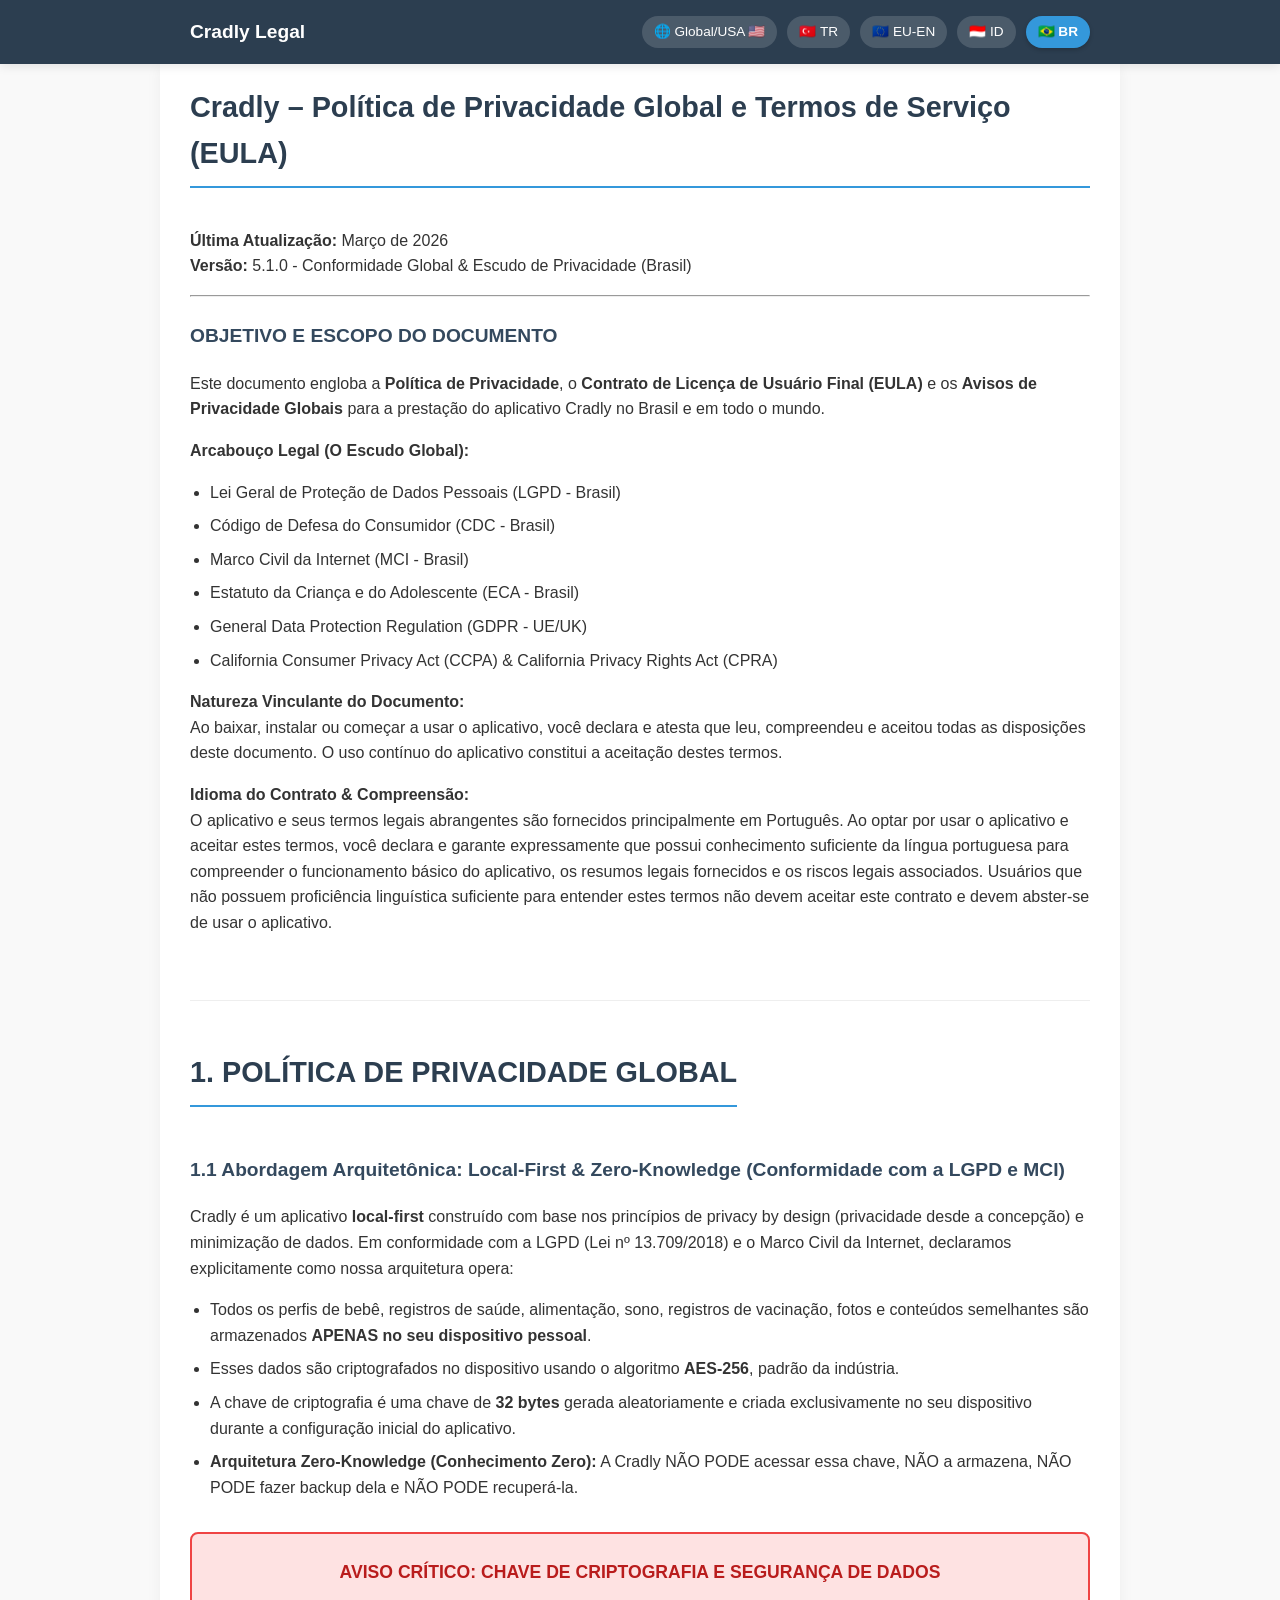
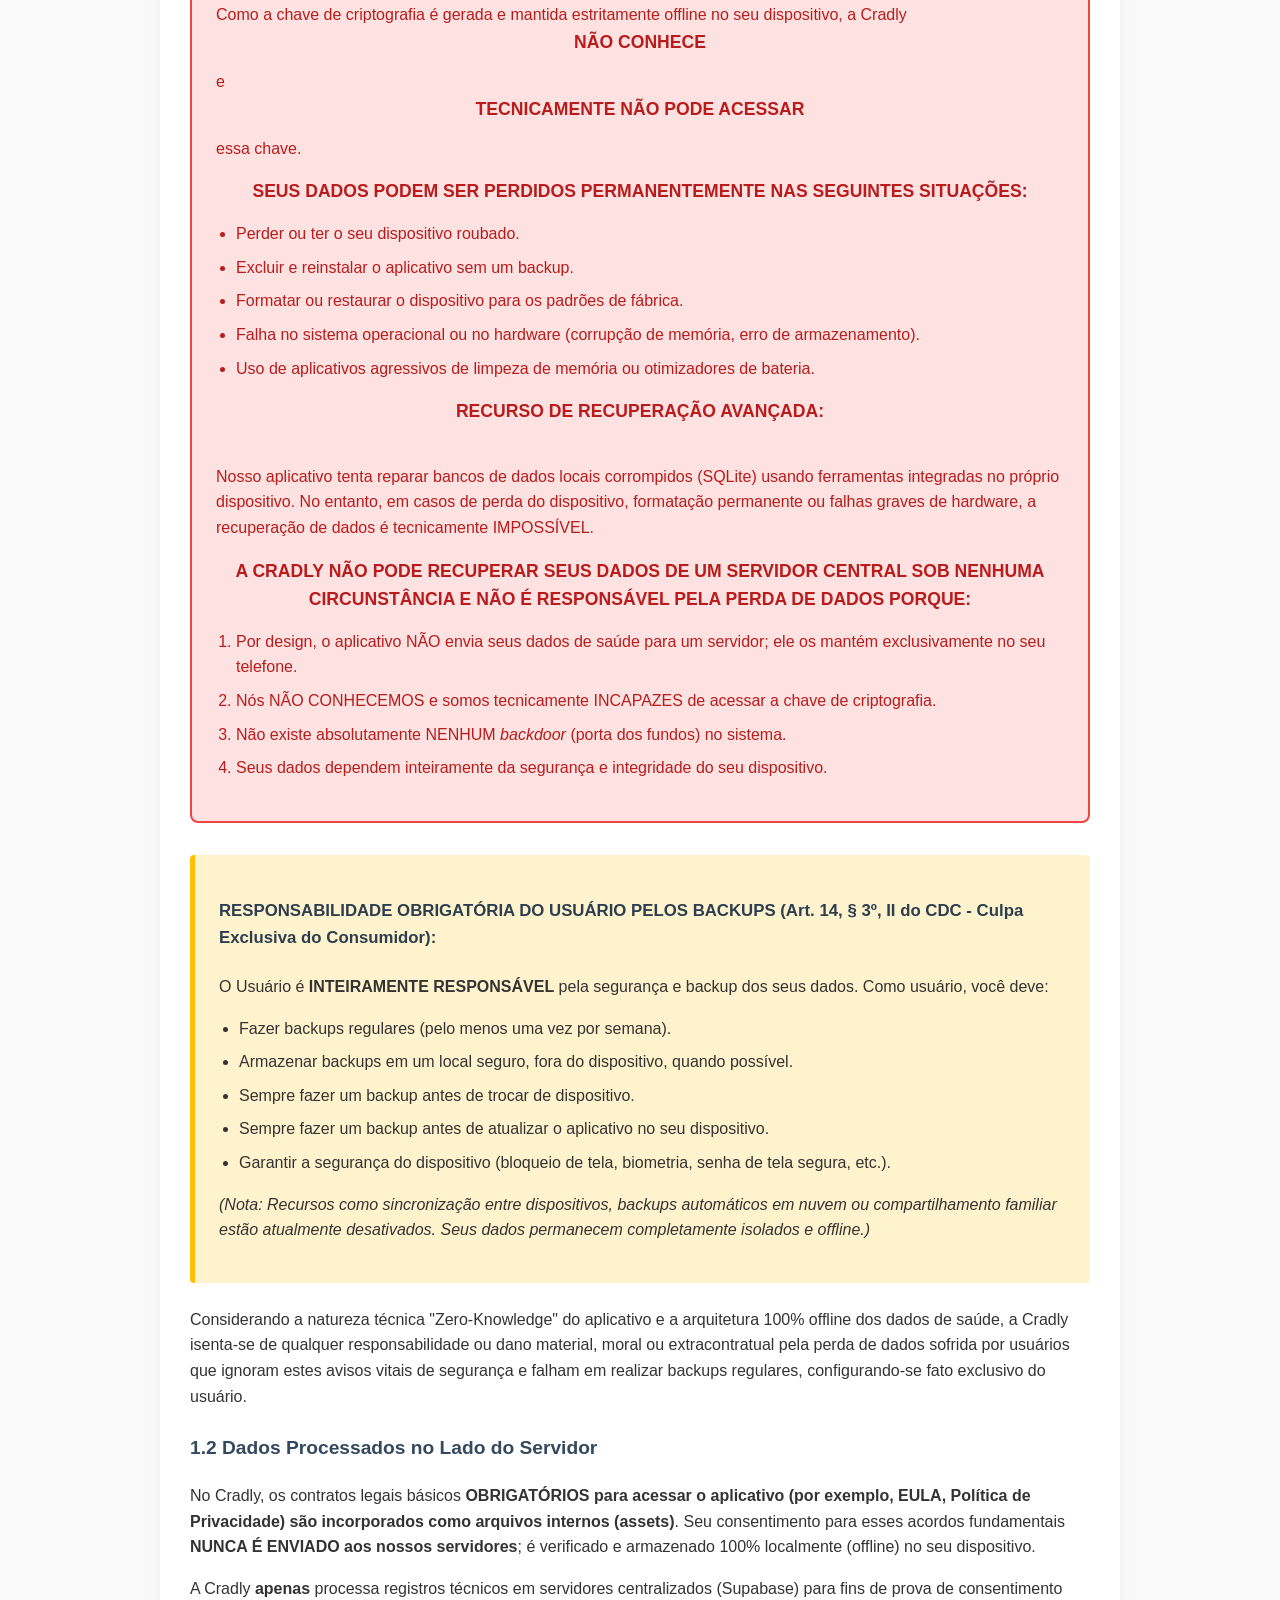
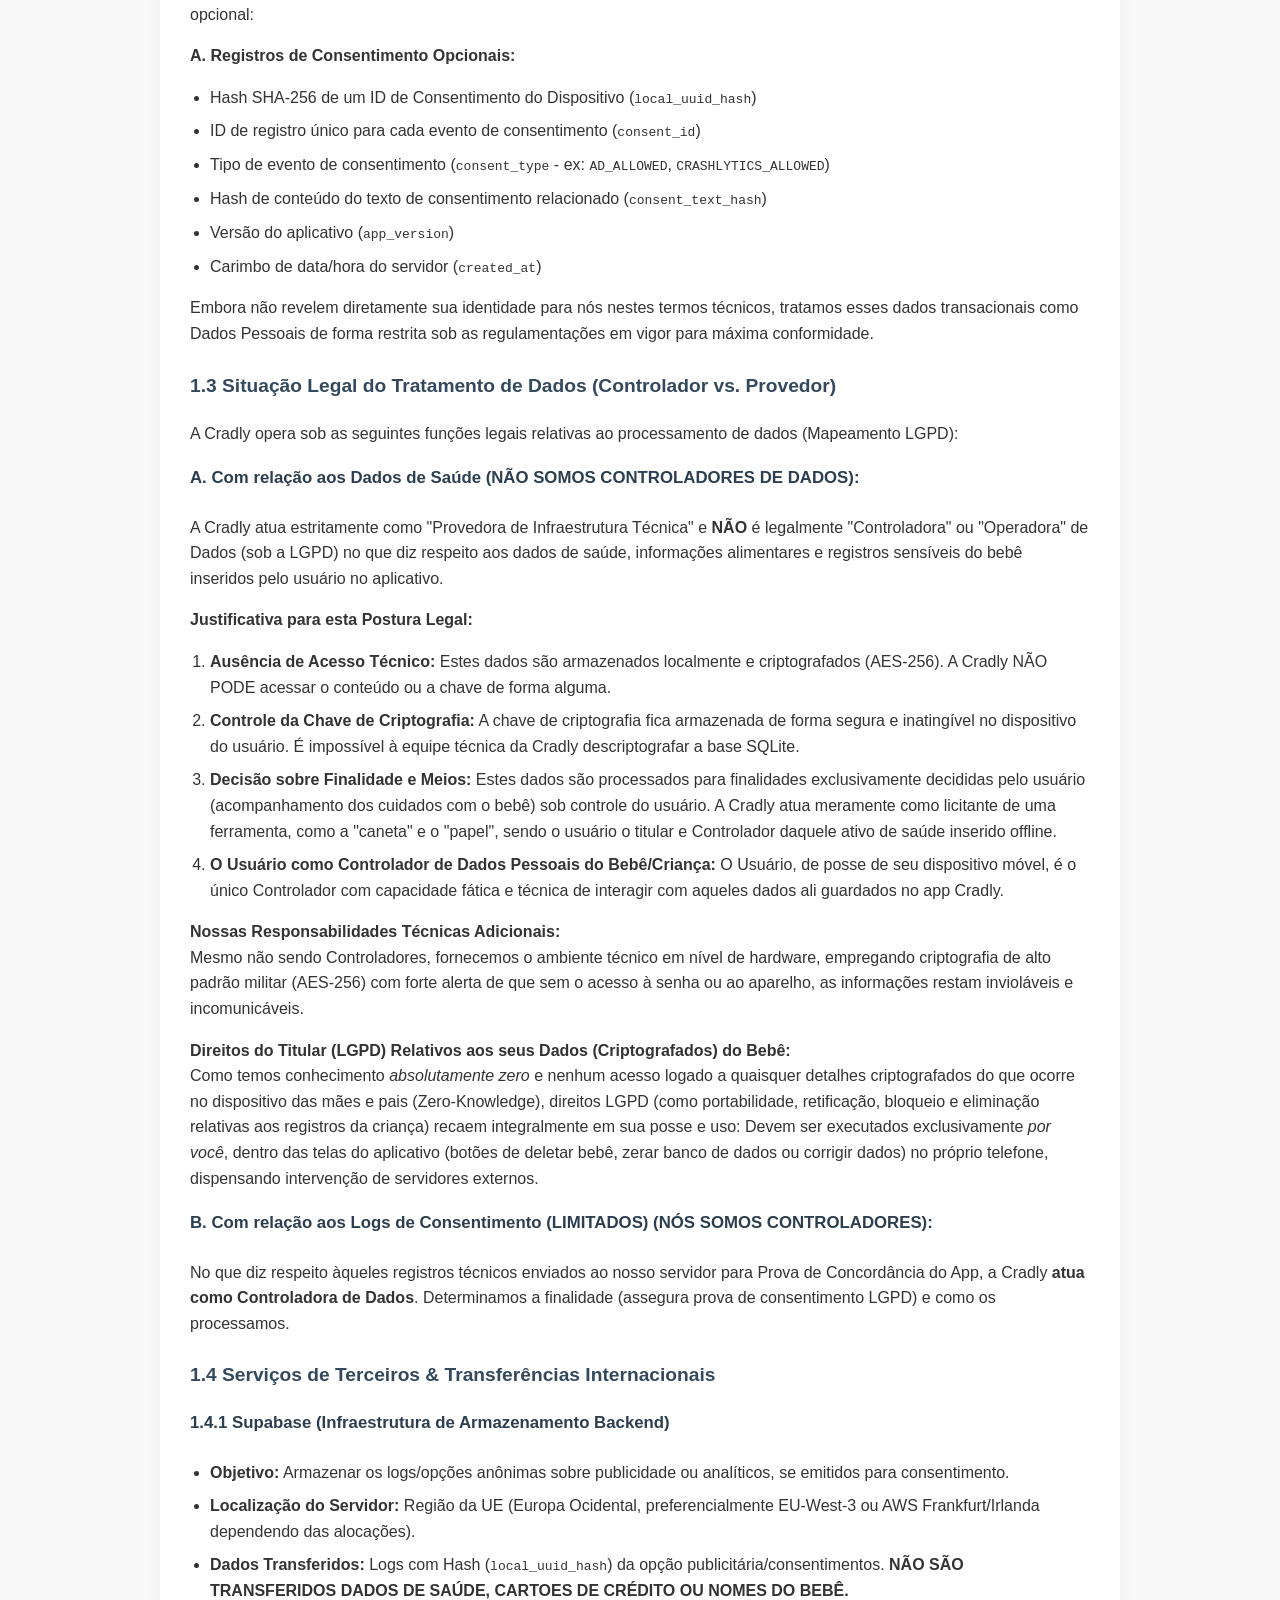
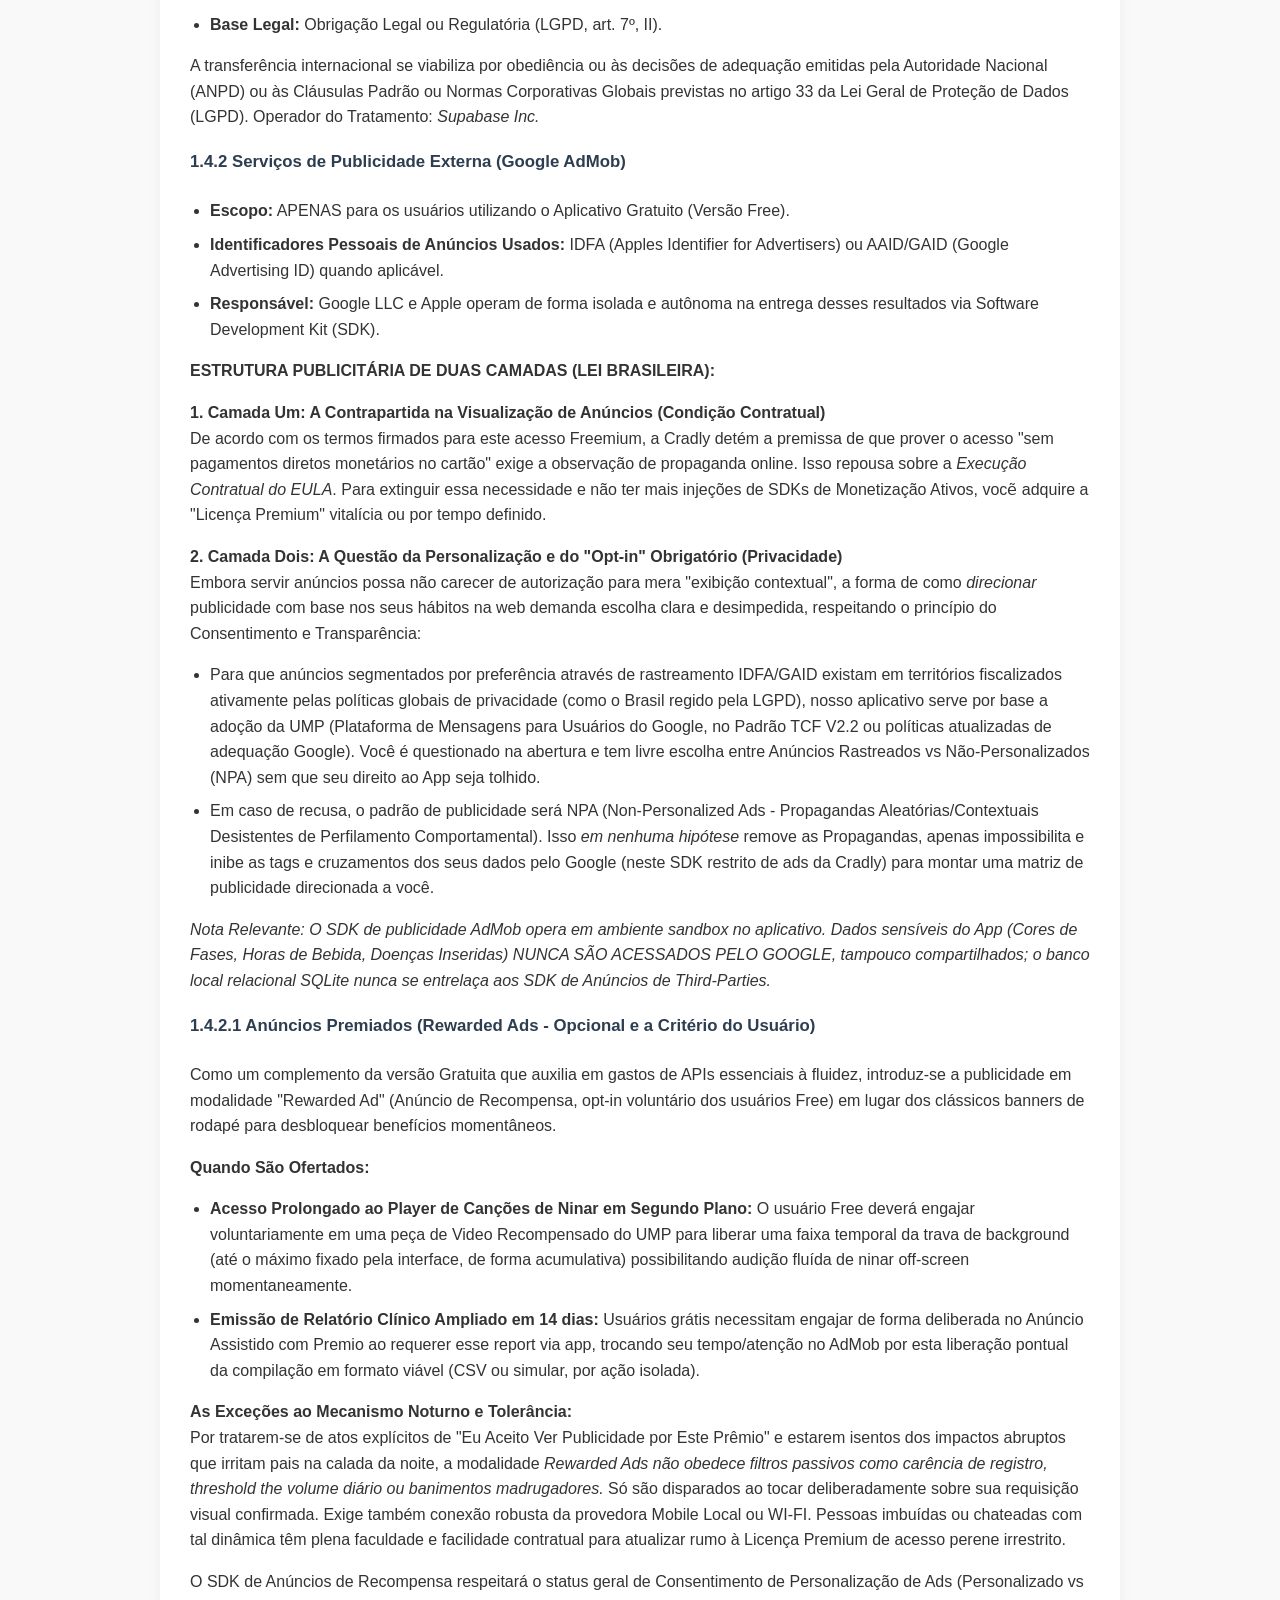
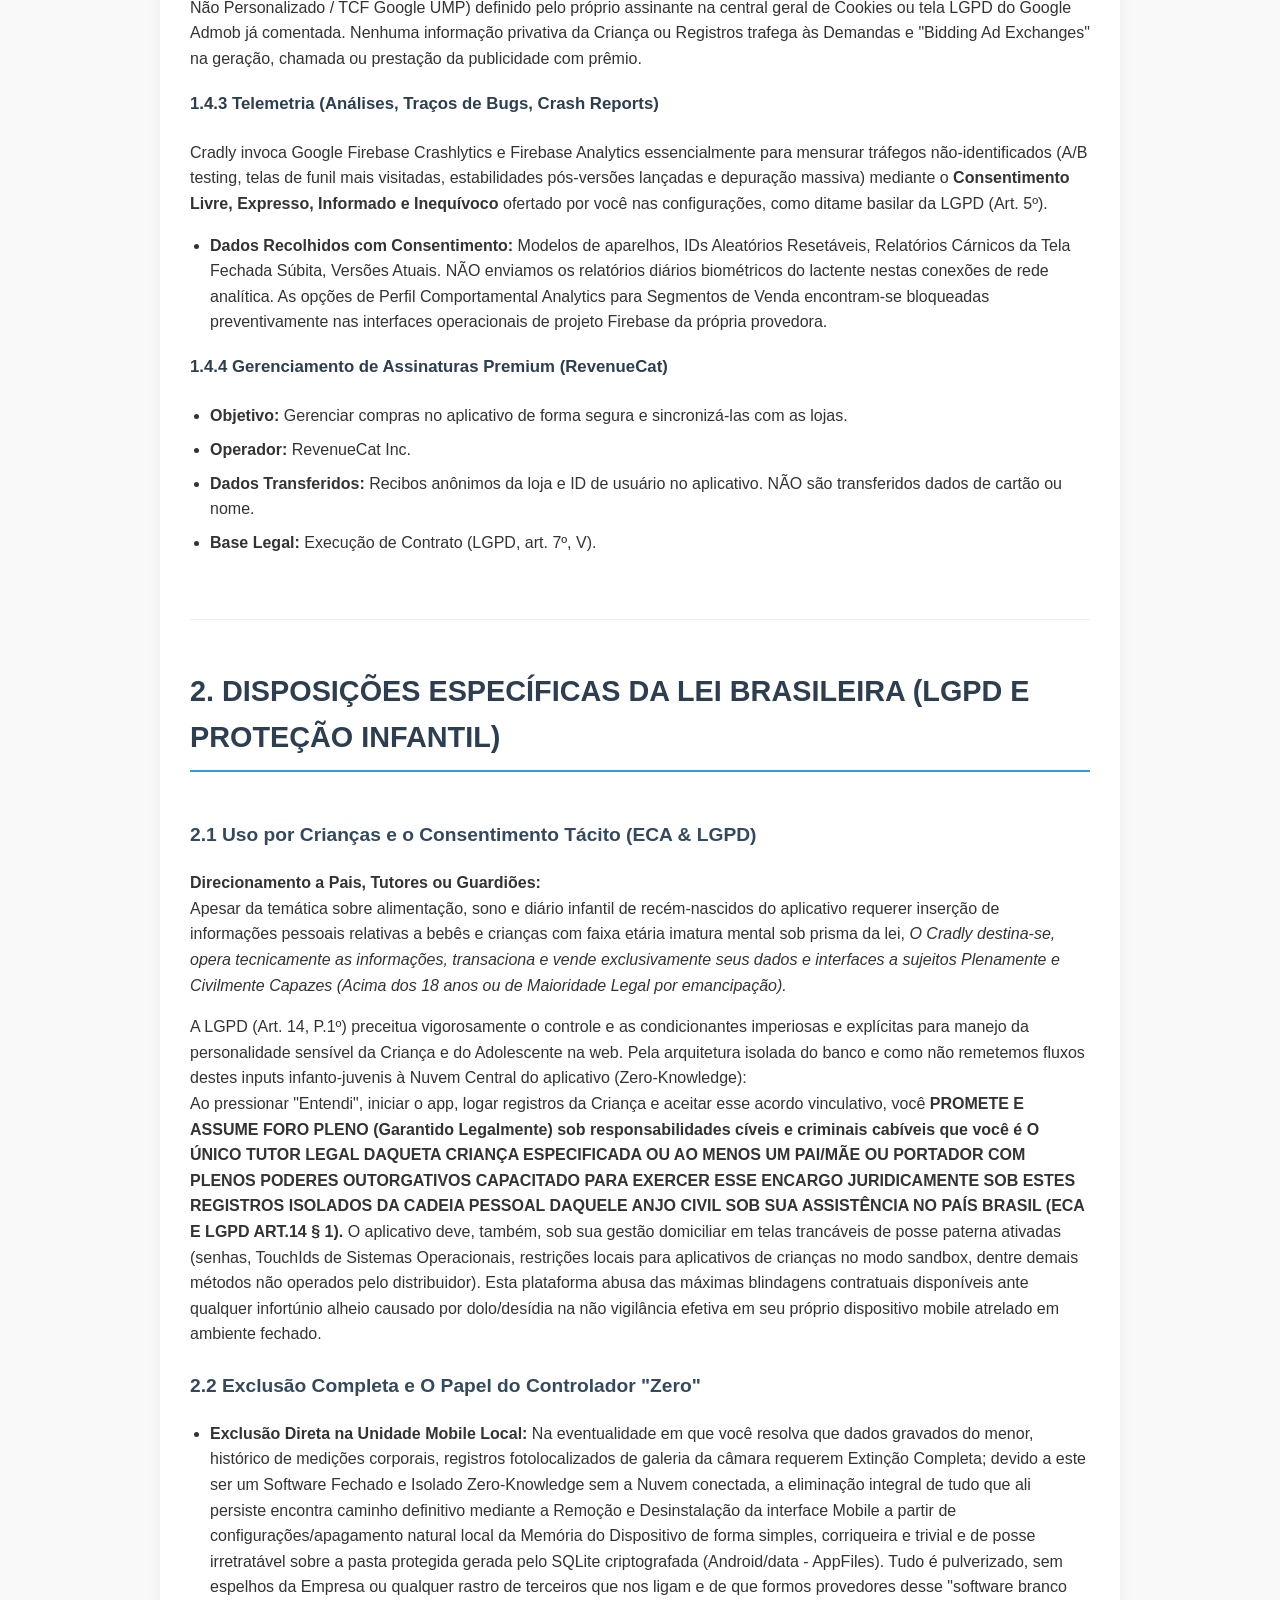
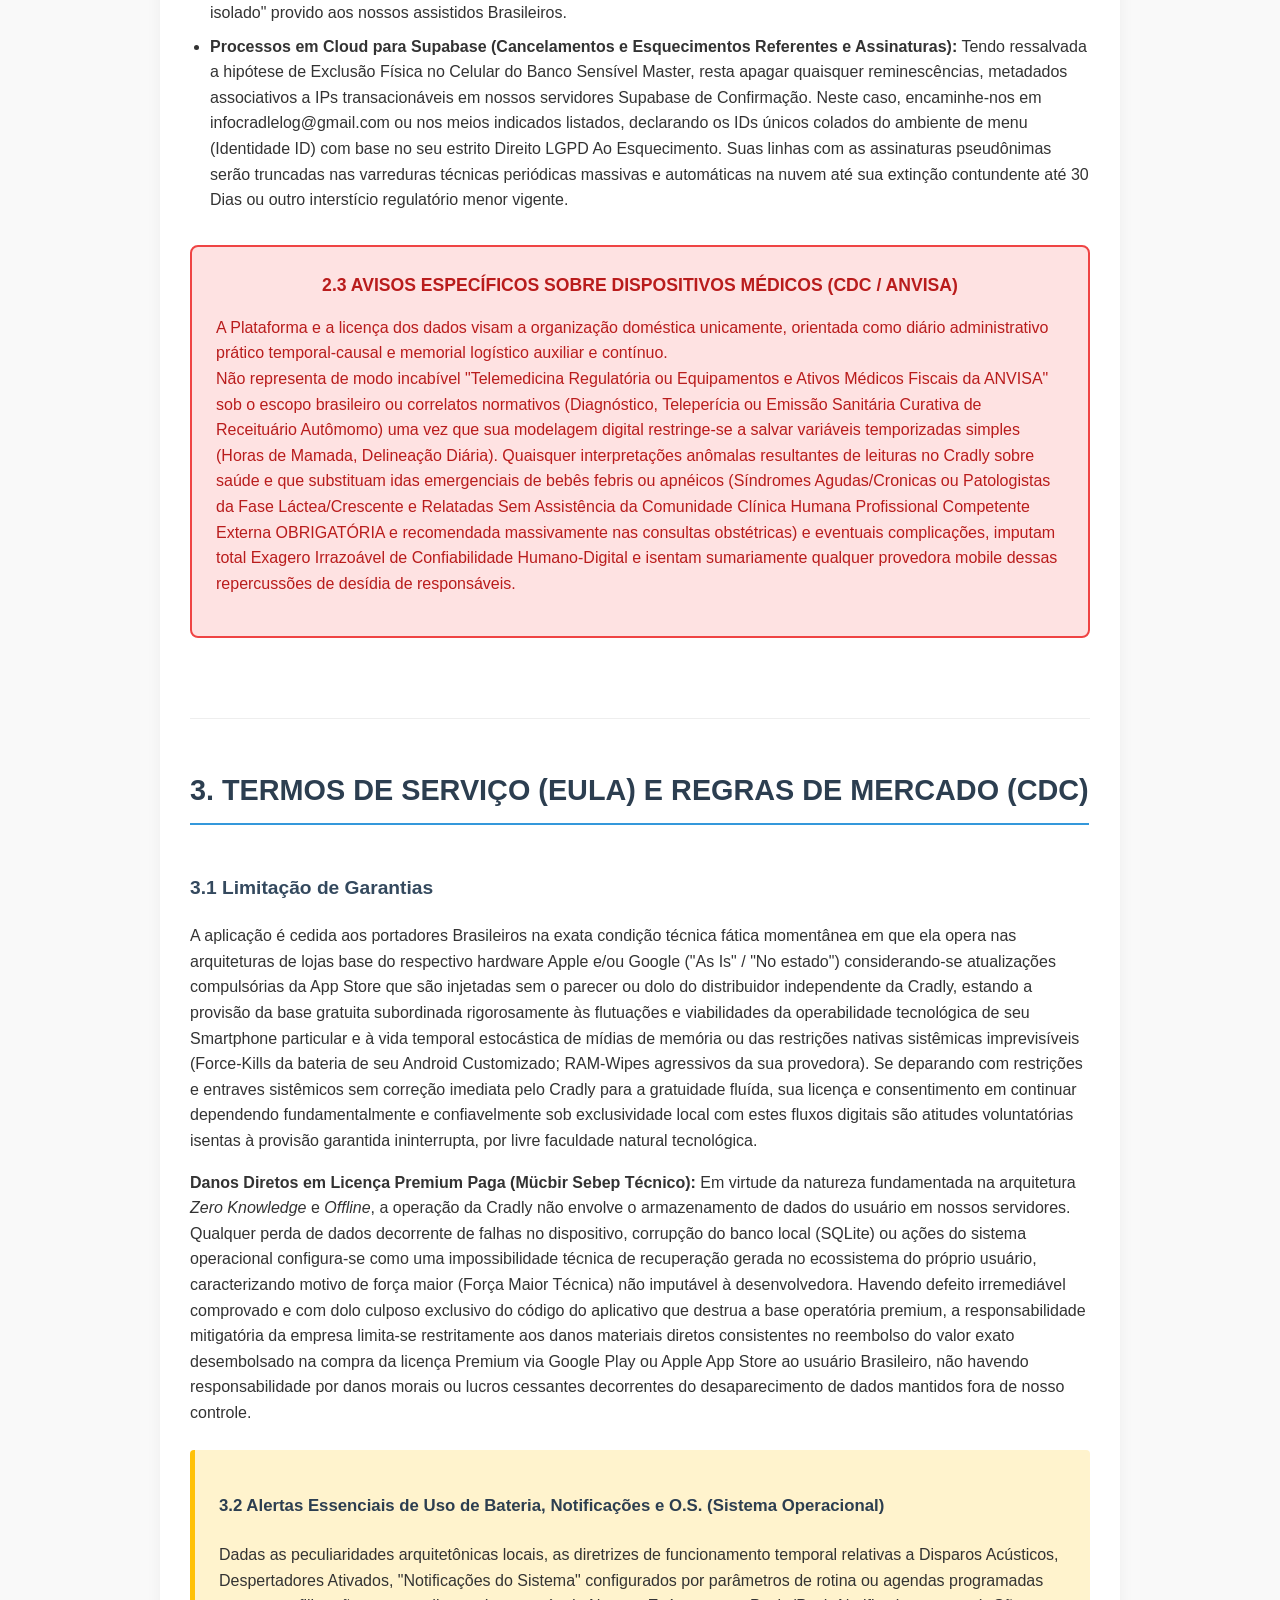
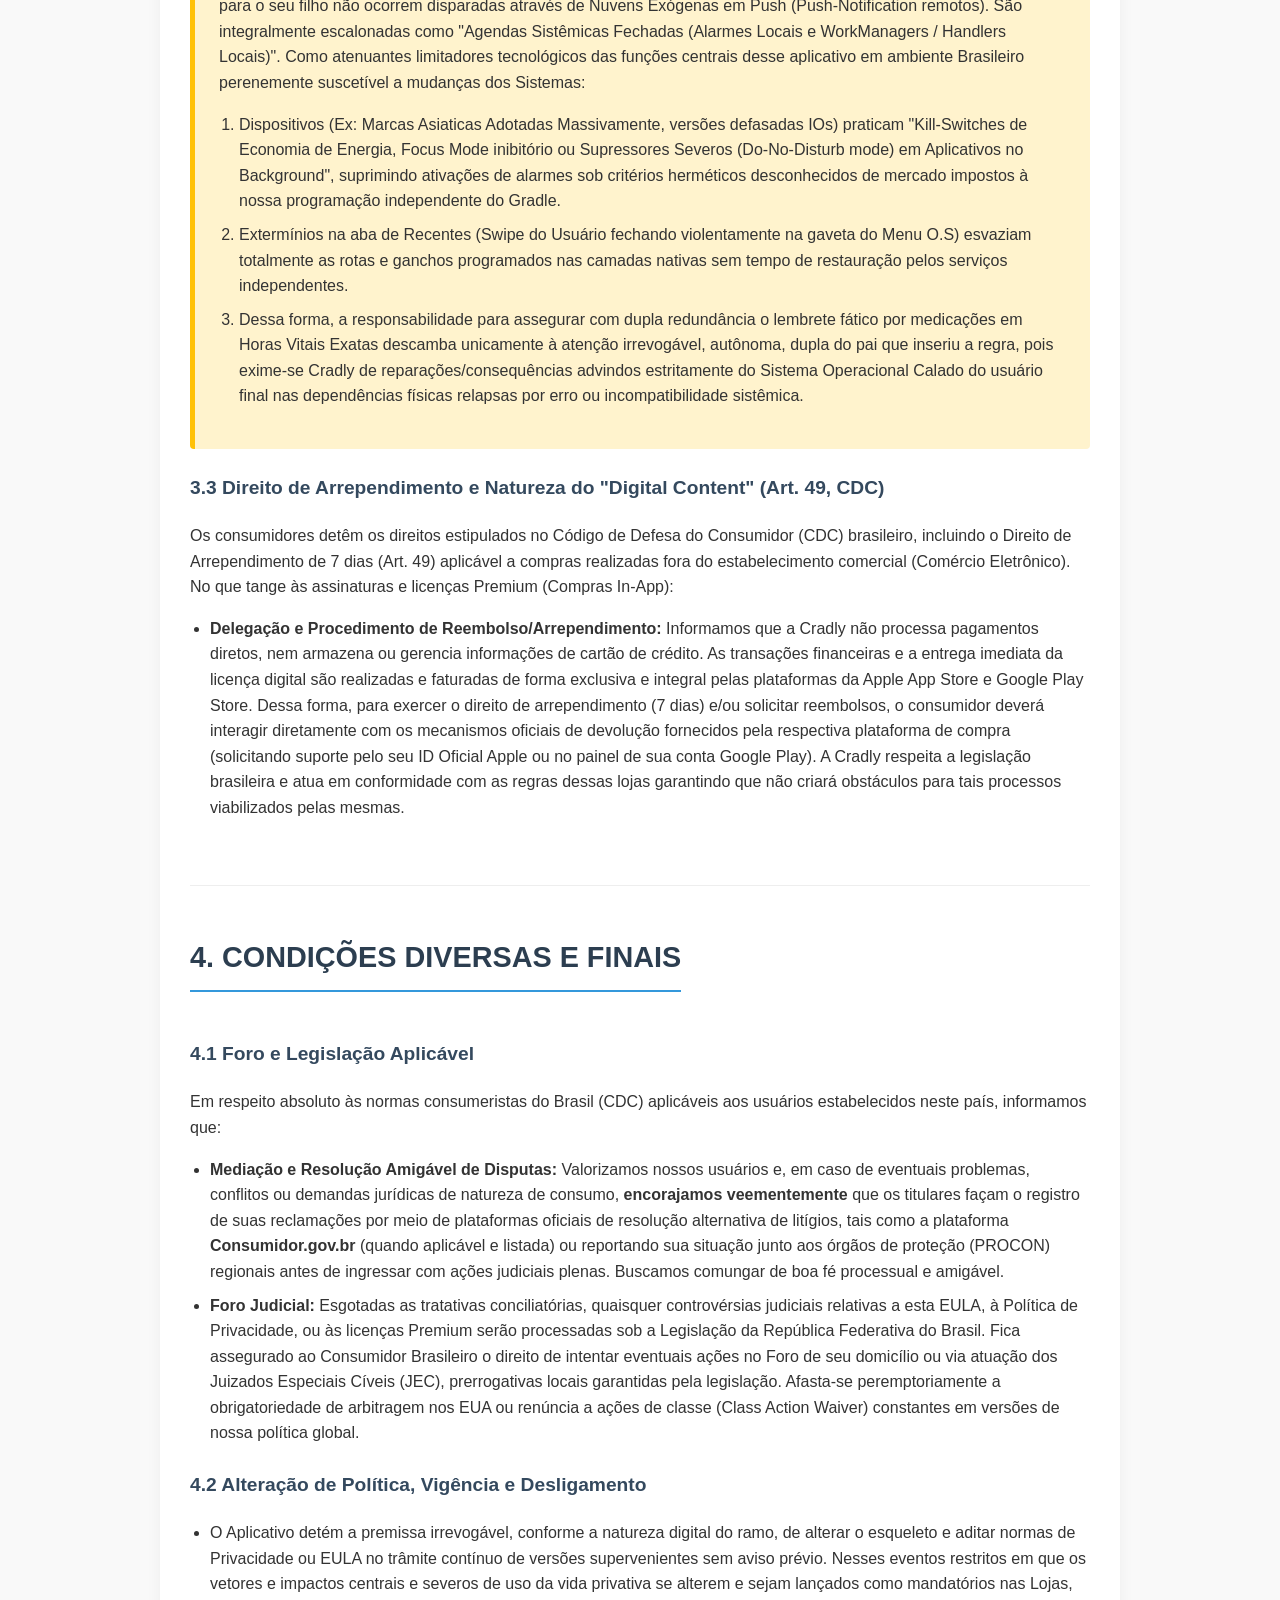
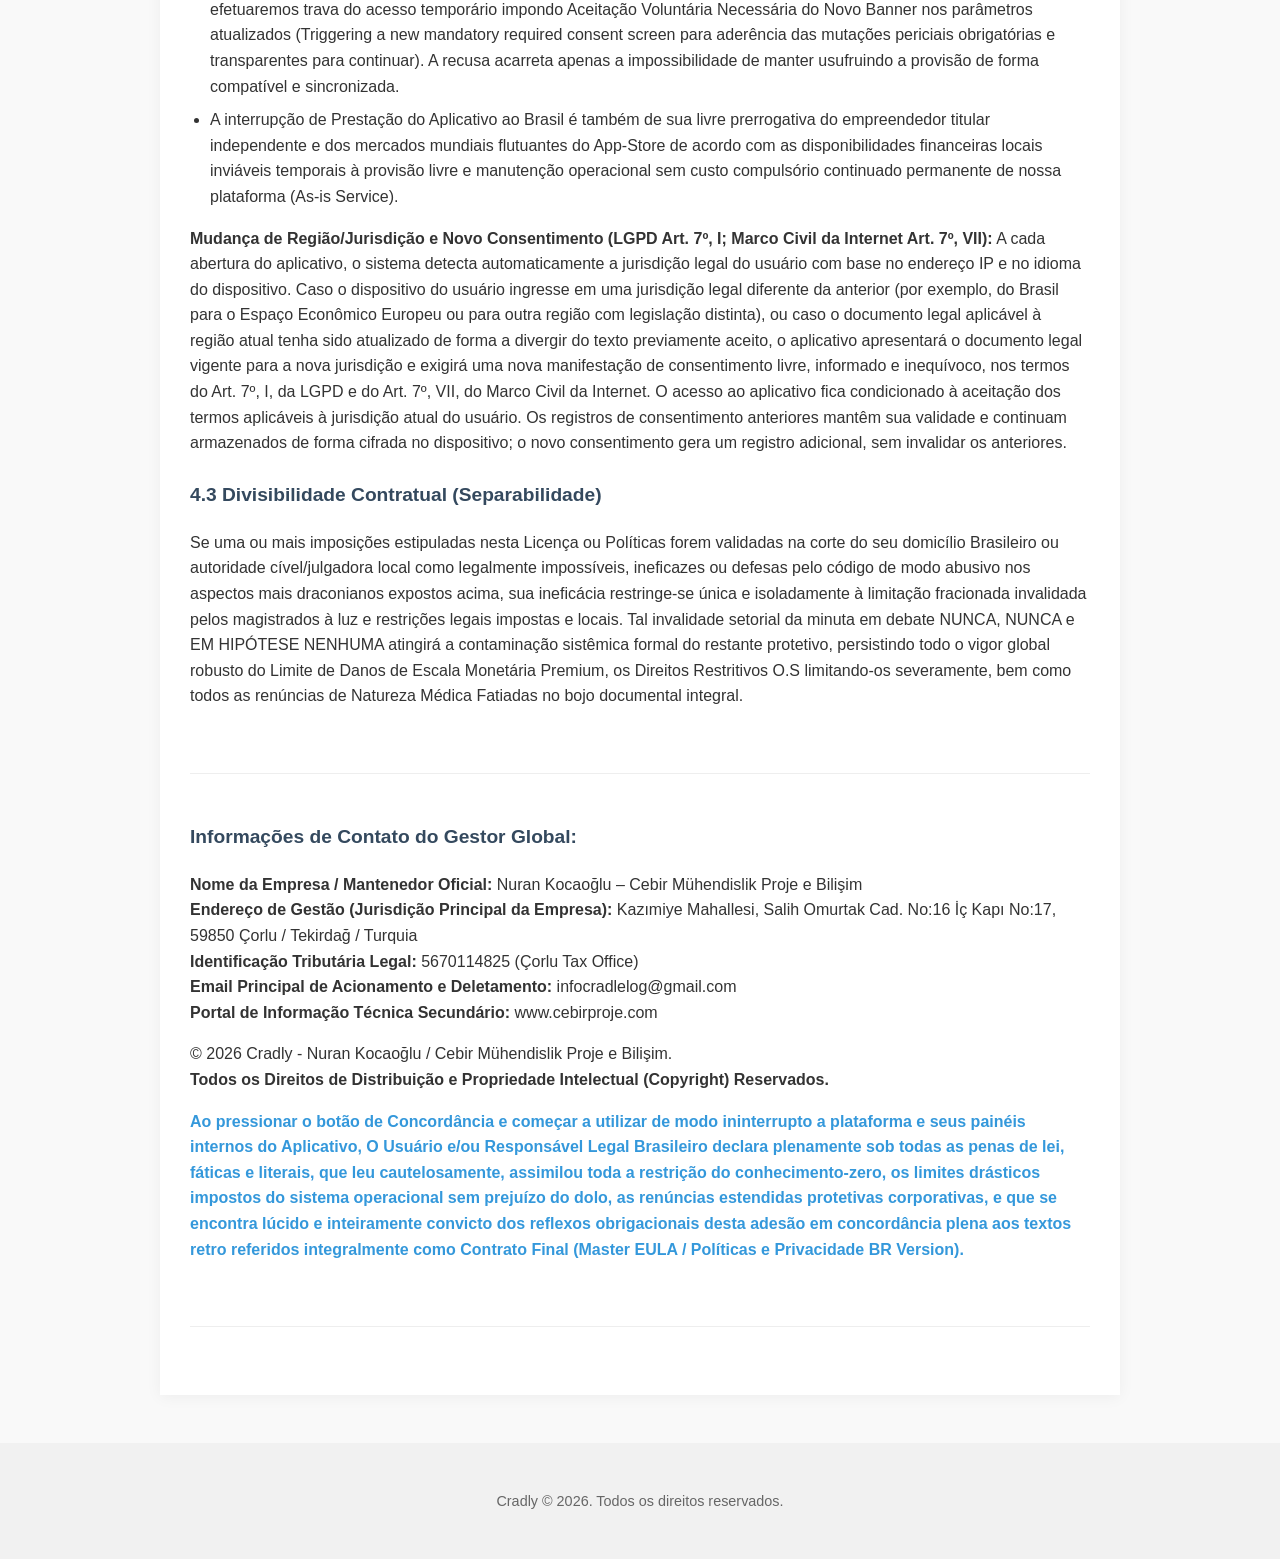
==== commit a2a7d46e: "Update br.html" ====
--- a/br.html
+++ b/br.html
@@ -26,7 +26,7 @@
         <section>
             <h2>Cradly – Política de Privacidade Global e Termos de Serviço (EULA)</h2>
             <p><strong>Última Atualização:</strong> Março de 2026<br>
-            <strong>Versão:</strong> 5.0.0 - Conformidade Global & Escudo de Privacidade (Brasil)</p>
+            <strong>Versão:</strong> 5.1.0 - Conformidade Global & Escudo de Privacidade (Brasil)</p>
             
             <hr>
 
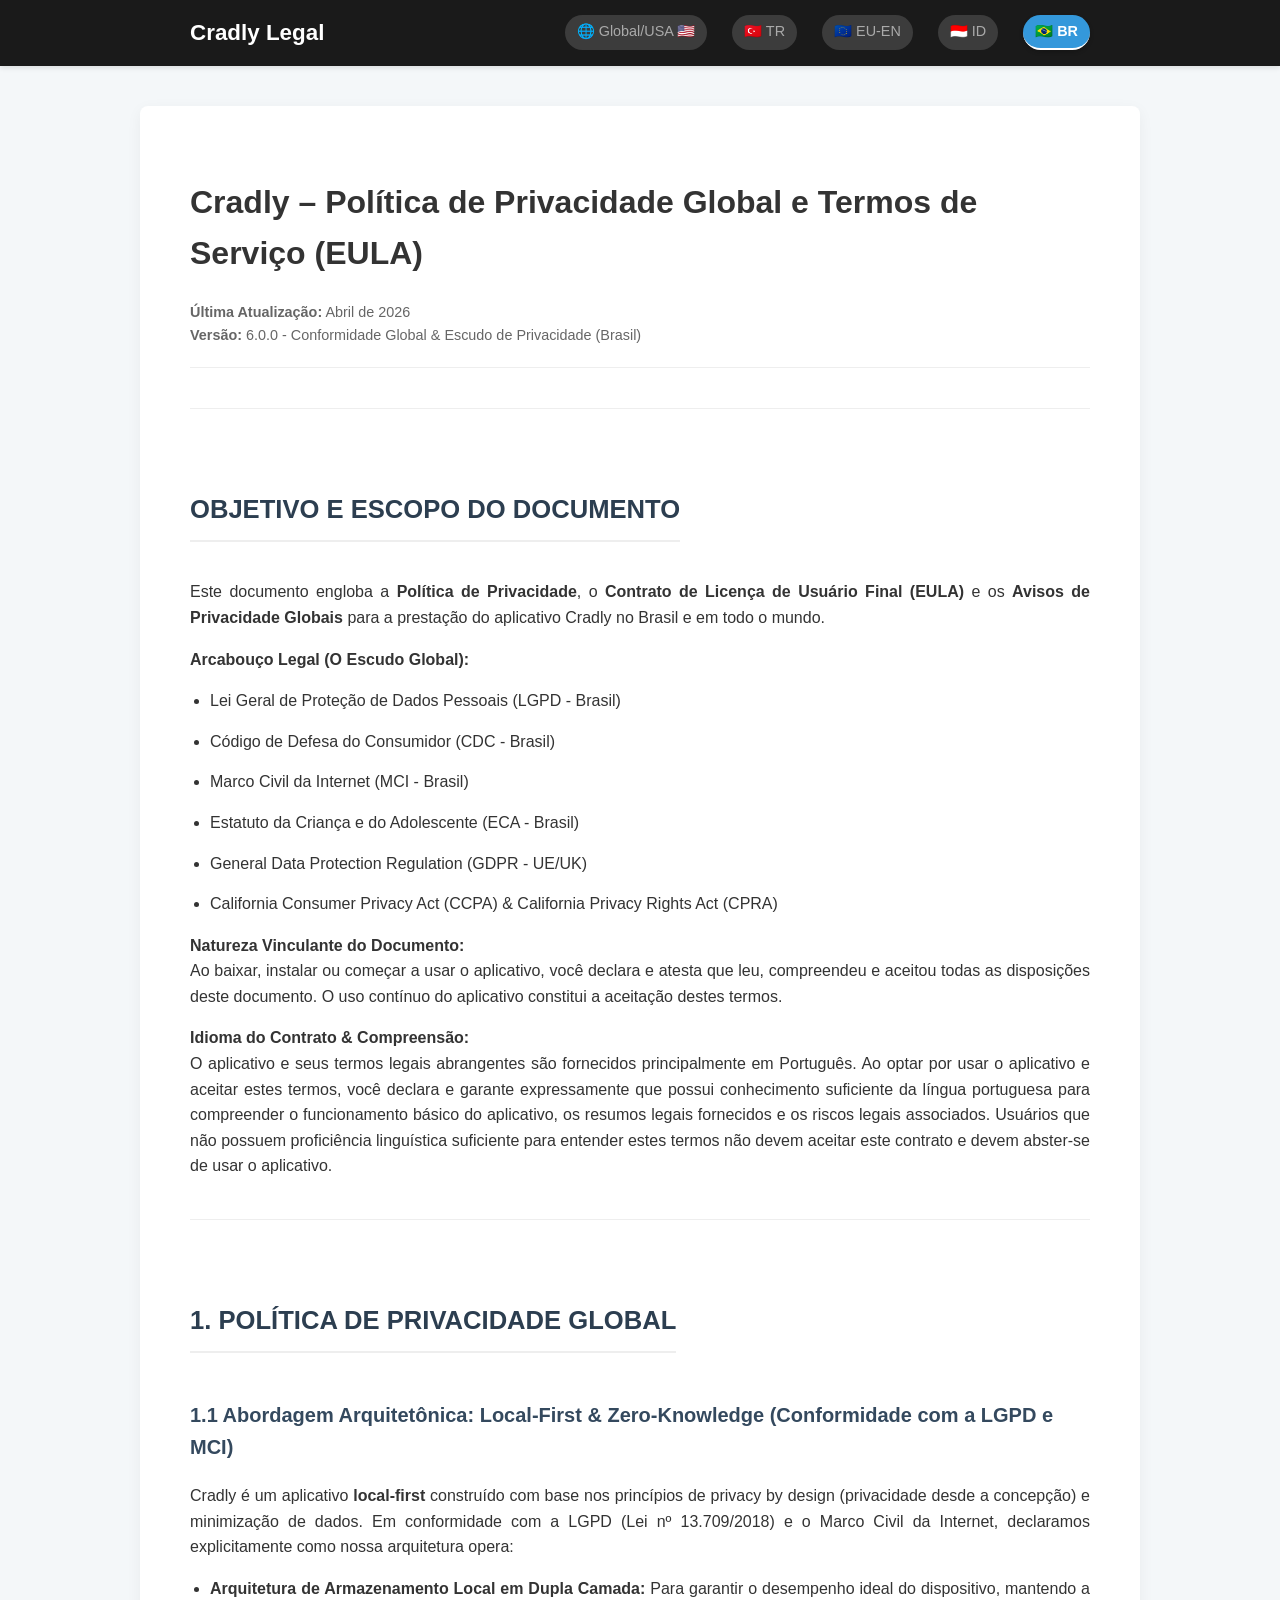
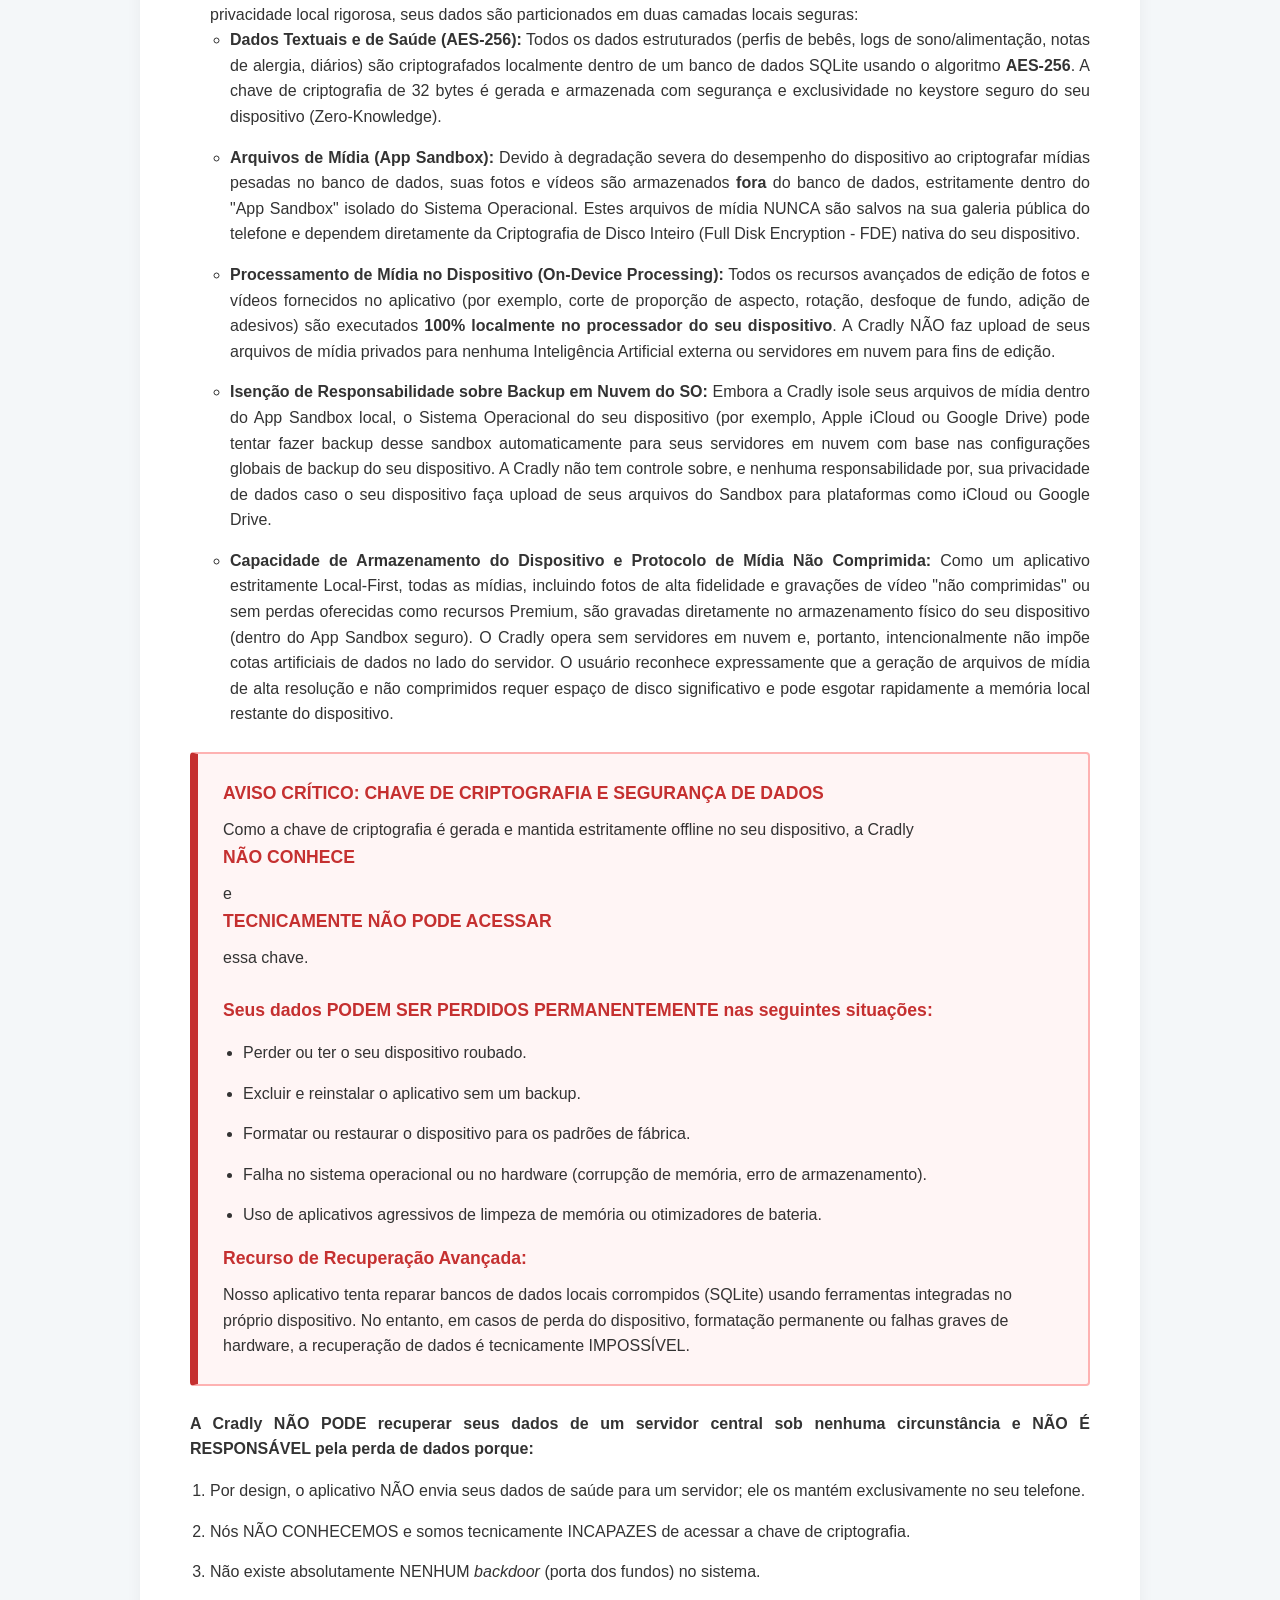
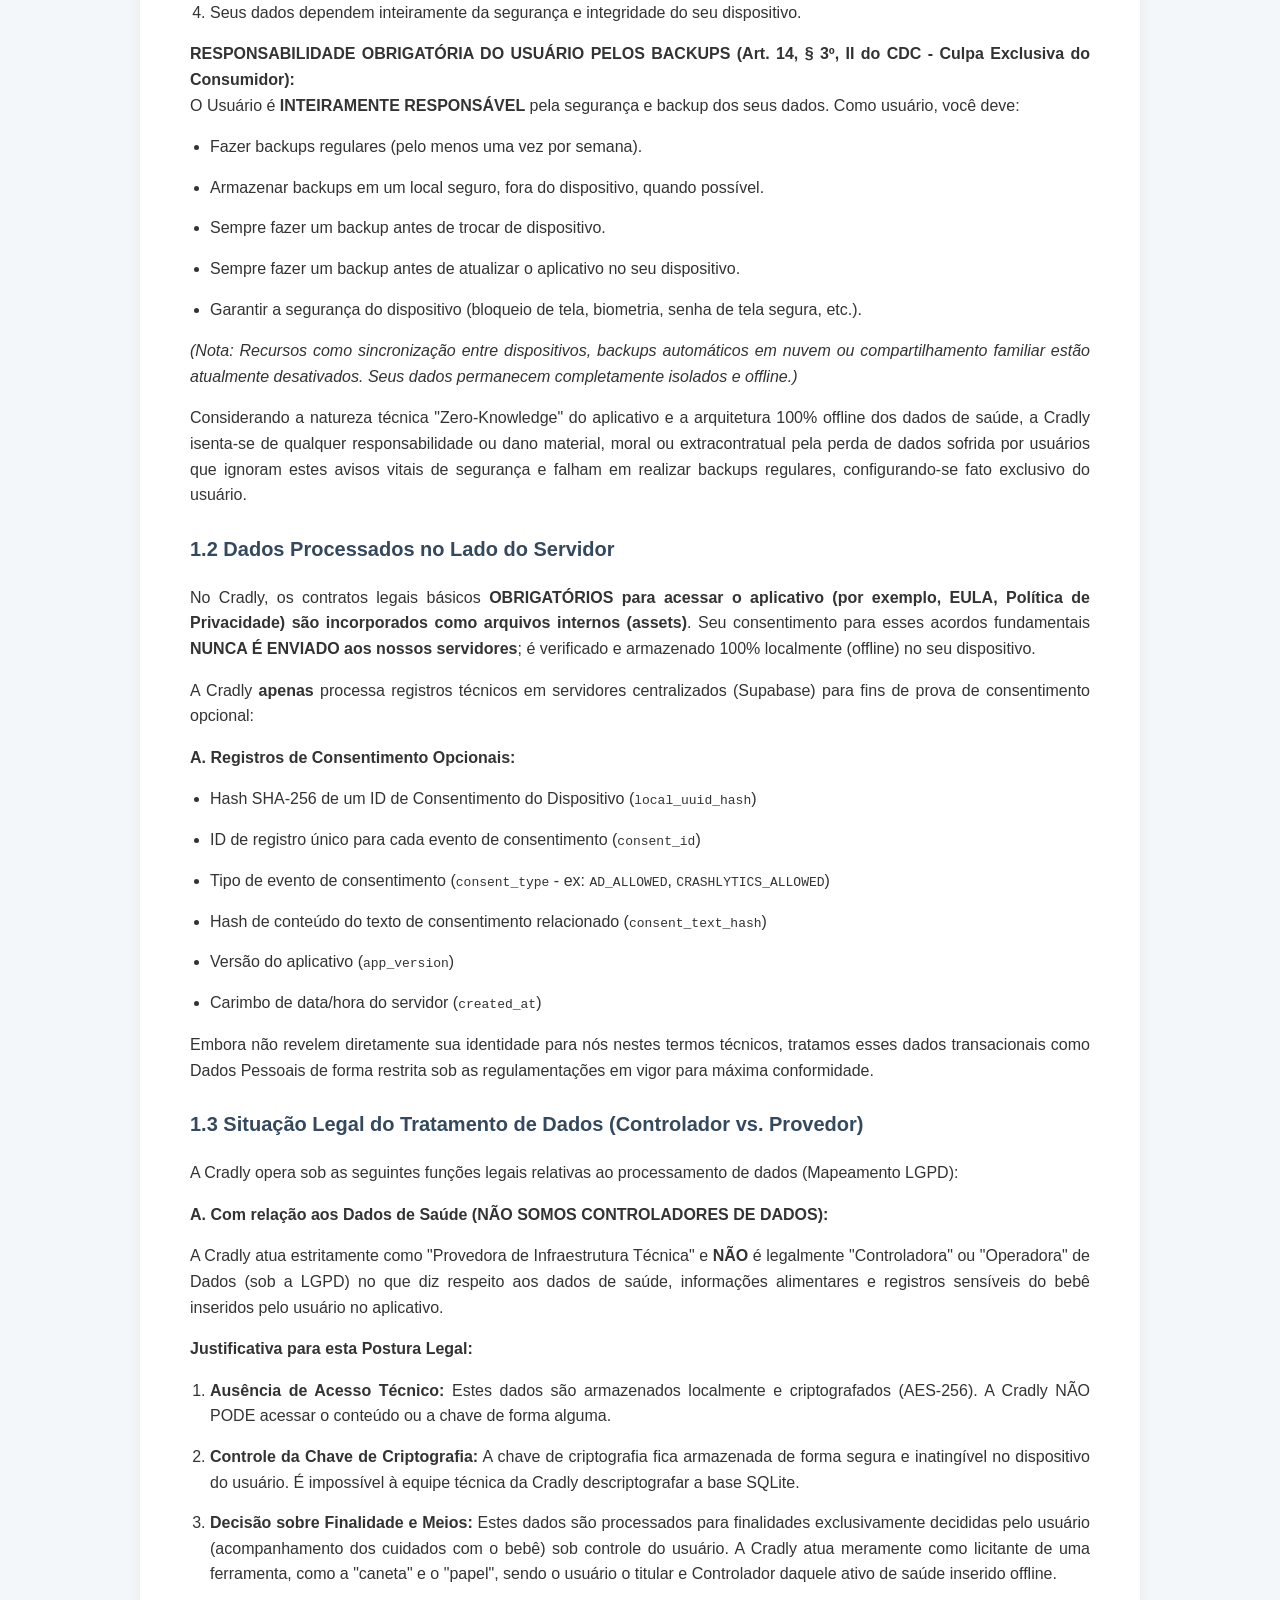
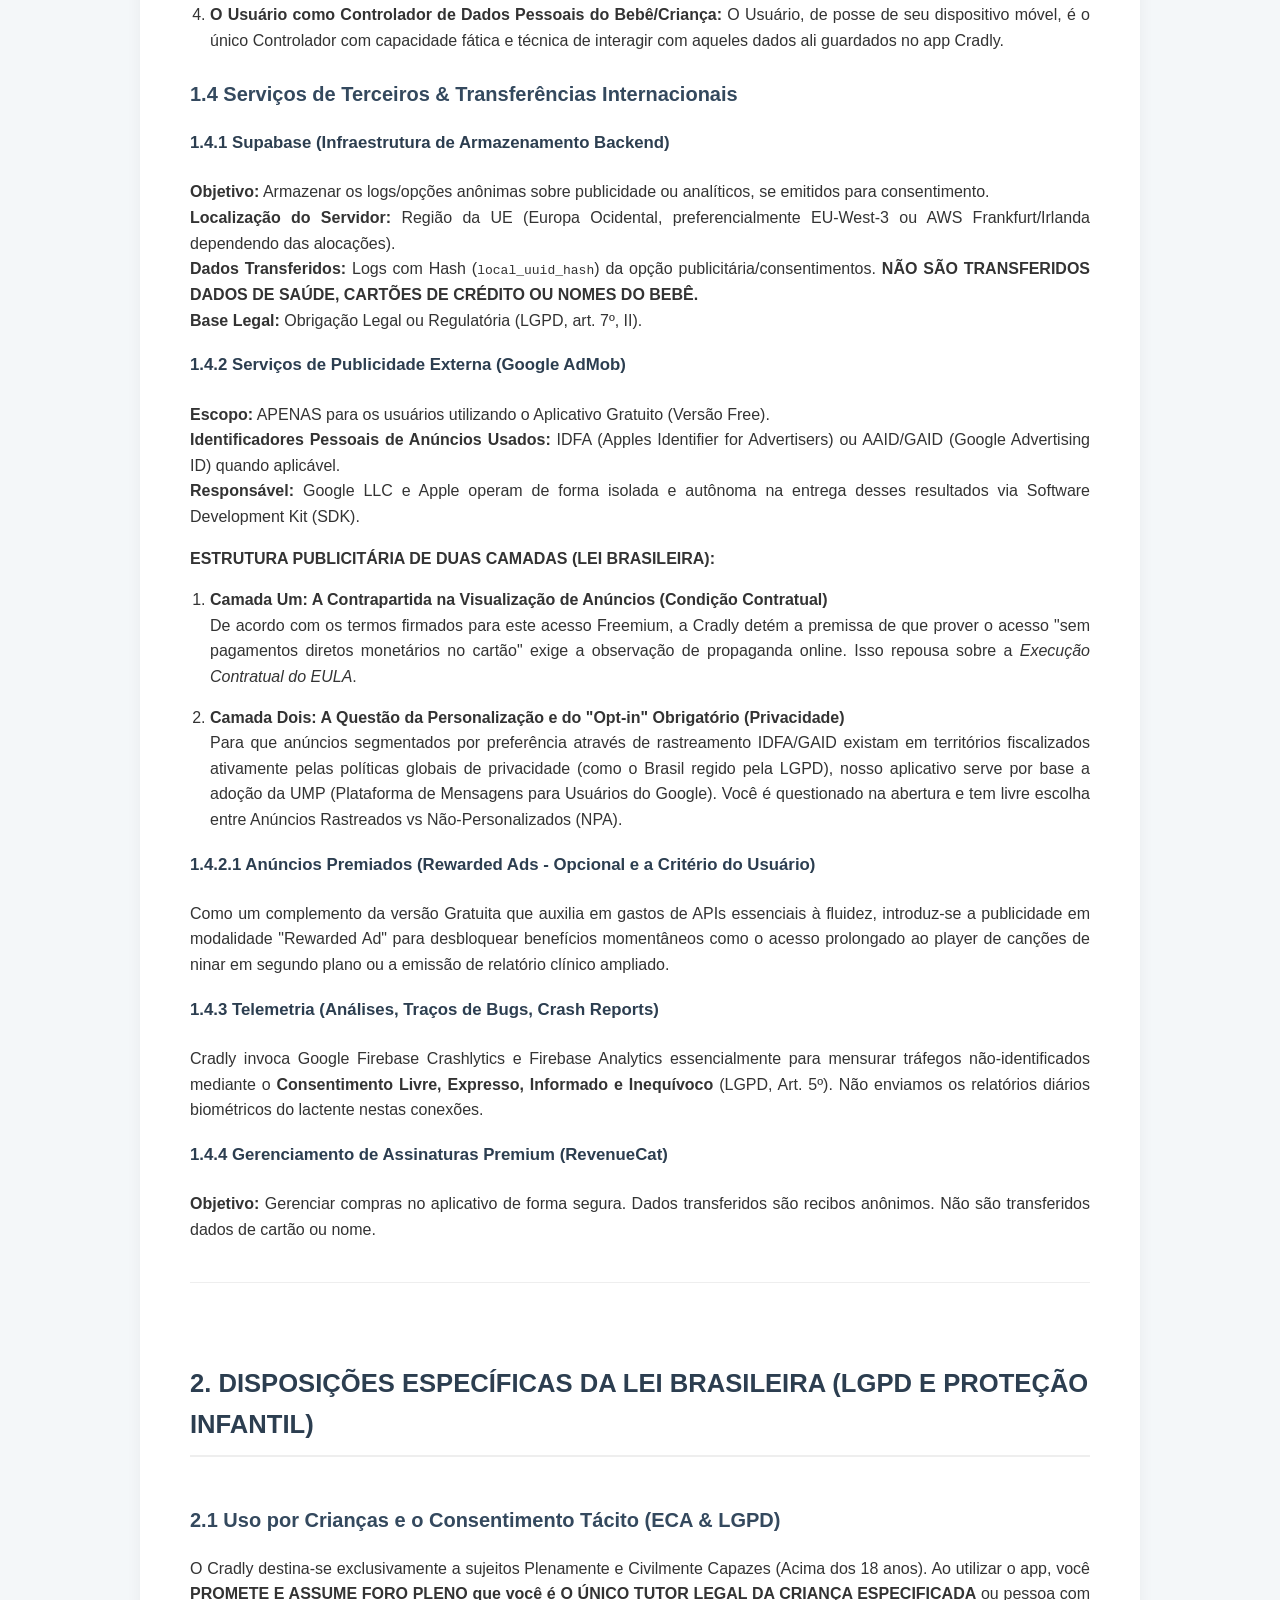
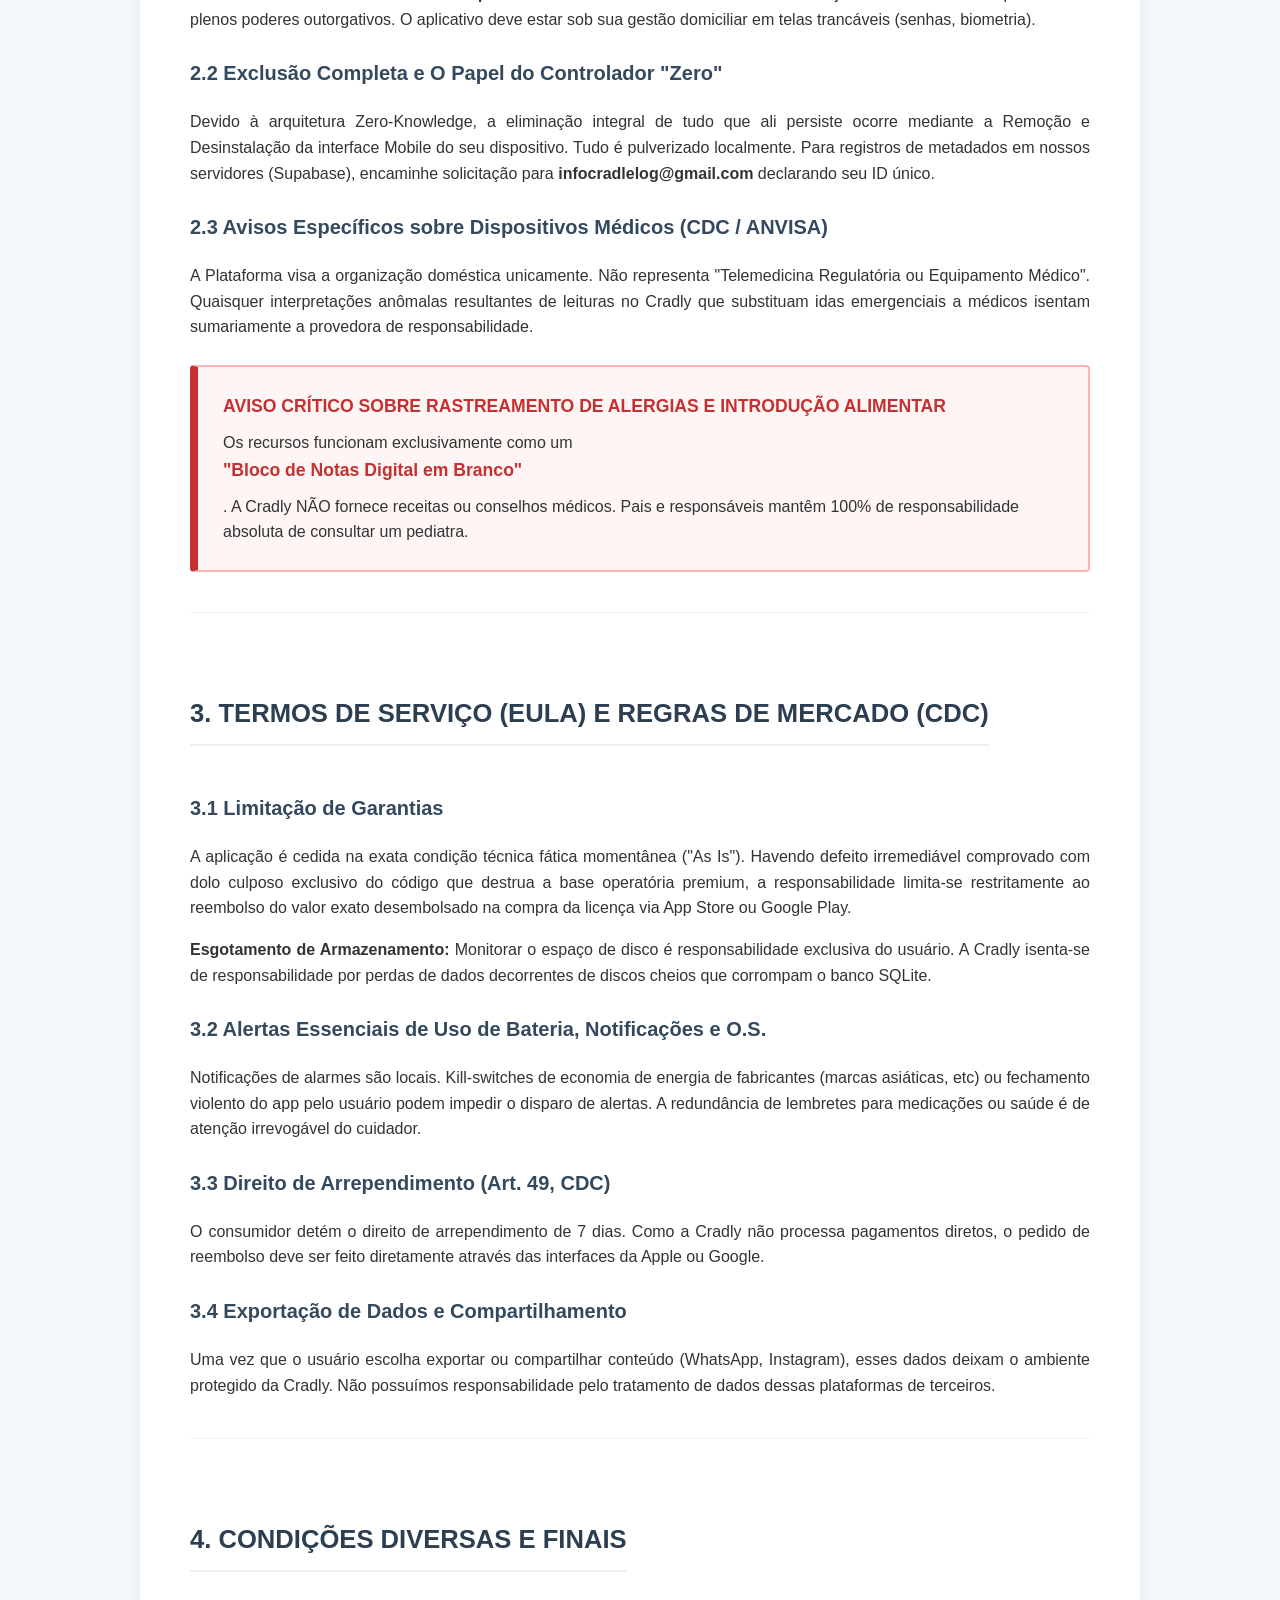
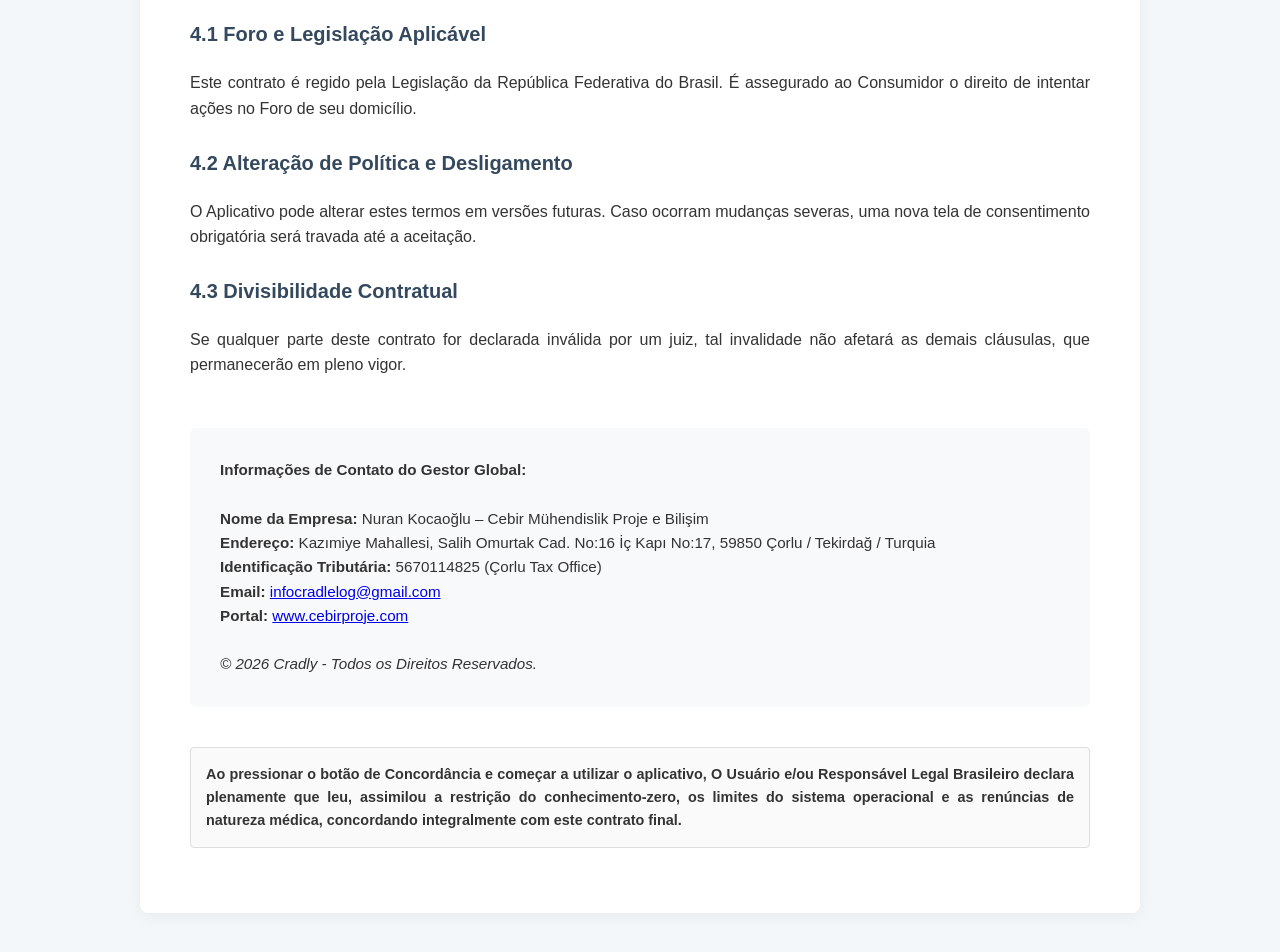
==== commit be67537b: "Update br.html" ====
--- a/br.html
+++ b/br.html
@@ -3,8 +3,141 @@
 <head>
     <meta charset="UTF-8">
     <meta name="viewport" content="width=device-width, initial-scale=1.0">
-    <title>Cradly – Global Master Privacy Policy & Terms of Service (EULA) - Brasil</title>
+    <title>Cradly – Política de Privacidade e EULA</title>
     <link rel="stylesheet" href="style.css">
+    <style>
+        /* CSS GERAL */
+        body {
+            font-family: -apple-system, BlinkMacSystemFont, "Segoe UI", Roboto, Helvetica, Arial, sans-serif;
+            line-height: 1.6;
+            color: #333;
+            margin: 0;
+            padding: 0;
+            background-color: #f4f7f9;
+        }
+
+        /* HEADER */
+        header {
+            background-color: #1a1a1a;
+            padding: 15px 0;
+            position: sticky;
+            top: 0;
+            z-index: 1000;
+            box-shadow: 0 2px 5px rgba(0,0,0,0.1);
+        }
+
+        .header-content {
+            max-width: 900px;
+            margin: 0 auto;
+            display: flex;
+            justify-content: space-between;
+            align-items: center;
+            padding: 0 20px;
+        }
+
+        .header-content h1 {
+            color: #ffffff !important; /* Forçado conforme solicitado */
+            margin: 0;
+            font-size: 1.4rem;
+        }
+
+        nav a {
+            color: #aaa;
+            text-decoration: none;
+            margin-left: 15px;
+            font-size: 0.9rem;
+            transition: color 0.3s;
+        }
+
+        nav a:hover {
+            color: #fff;
+        }
+
+        nav a.active {
+            color: #ffffff;
+            font-weight: bold;
+            border-bottom: 2px solid #ffffff;
+        }
+
+        /* CONTEÚDO */
+        .container {
+            max-width: 900px;
+            margin: 40px auto;
+            background: #fff;
+            padding: 50px;
+            box-shadow: 0 4px 15px rgba(0,0,0,0.05);
+            border-radius: 8px;
+        }
+
+        h2 {
+            color: #2c3e50;
+            border-bottom: 2px solid #eee;
+            padding-bottom: 10px;
+            margin-top: 40px;
+            font-size: 1.6rem;
+        }
+
+        h3 {
+            color: #34495e;
+            margin-top: 25px;
+            font-size: 1.25rem;
+        }
+
+        p, li {
+            margin-bottom: 15px;
+            text-align: justify;
+        }
+
+        .critical-alert {
+            background-color: #fff5f5;
+            border: 2px solid #feb2b2;
+            border-left: 8px solid #c53030;
+            padding: 25px;
+            margin: 25px 0;
+            border-radius: 4px;
+        }
+
+        .critical-alert strong {
+            color: #c53030;
+            display: block;
+            margin-bottom: 10px;
+            font-size: 1.1rem;
+        }
+
+        .meta-info {
+            color: #666;
+            font-size: 0.9rem;
+            border-bottom: 1px solid #eee;
+            padding-bottom: 20px;
+            margin-bottom: 30px;
+        }
+
+        hr {
+            border: 0;
+            border-top: 1px solid #eee;
+            margin: 40px 0;
+        }
+
+        ul {
+            padding-left: 20px;
+        }
+
+        .footer-contact {
+            background: #f8f9fa;
+            padding: 30px;
+            border-radius: 6px;
+            margin-top: 50px;
+            font-size: 0.95rem;
+        }
+
+        /* RESPONSIVIDADE */
+        @media (max-width: 768px) {
+            .container { padding: 20px; margin: 10px; }
+            .header-content { flex-direction: column; text-align: center; }
+            nav { margin-top: 10px; }
+            nav a { margin: 0 5px; font-size: 0.8rem; }
+        }
+    </style>
 </head>
 <body>
 
@@ -12,279 +145,219 @@
         <div class="header-content">
             <h1>Cradly Legal</h1>
             <nav>
-                <a href="global.html">🌐 Global/USA 🇺🇸</a>
+                <a href="en.html">🌐 Global/USA 🇺🇸</a>
                 <a href="tr.html">🇹🇷 TR</a>
                 <a href="eu.html">🇪🇺 EU-EN</a>
                 <a href="id.html">🇮🇩 ID</a>
-                <a class="active">🇧🇷 BR</a>
+                <a href="#" class="active">🇧🇷 BR</a>
             </nav>
         </div>
     </header>
 
     <div class="container">
+        <h1>Cradly – Política de Privacidade Global e Termos de Serviço (EULA)</h1>
         
-        <section>
-            <h2>Cradly – Política de Privacidade Global e Termos de Serviço (EULA)</h2>
-            <p><strong>Última Atualização:</strong> Março de 2026<br>
-            <strong>Versão:</strong> 5.1.0 - Conformidade Global & Escudo de Privacidade (Brasil)</p>
-            
-            <hr>
-
-            <h3>OBJETIVO E ESCOPO DO DOCUMENTO</h3>
-            <p>Este documento engloba a <strong>Política de Privacidade</strong>, o <strong>Contrato de Licença de Usuário Final (EULA)</strong> e os <strong>Avisos de Privacidade Globais</strong> para a prestação do aplicativo Cradly no Brasil e em todo o mundo.</p>
-
-            <p><strong>Arcabouço Legal (O Escudo Global):</strong></p>
+        <div class="meta-info">
+            <strong>Última Atualização:</strong> Abril de 2026<br>
+            <strong>Versão:</strong> 6.0.0 - Conformidade Global & Escudo de Privacidade (Brasil)
+        </div>
+
+        <hr>
+
+        <h2>OBJETIVO E ESCOPO DO DOCUMENTO</h2>
+        <p>Este documento engloba a <strong>Política de Privacidade</strong>, o <strong>Contrato de Licença de Usuário Final (EULA)</strong> e os <strong>Avisos de Privacidade Globais</strong> para a prestação do aplicativo Cradly no Brasil e em todo o mundo.</p>
+
+        <p><strong>Arcabouço Legal (O Escudo Global):</strong></p>
+        <ul>
+            <li>Lei Geral de Proteção de Dados Pessoais (LGPD - Brasil)</li>
+            <li>Código de Defesa do Consumidor (CDC - Brasil)</li>
+            <li>Marco Civil da Internet (MCI - Brasil)</li>
+            <li>Estatuto da Criança e do Adolescente (ECA - Brasil)</li>
+            <li>General Data Protection Regulation (GDPR - UE/UK)</li>
+            <li>California Consumer Privacy Act (CCPA) & California Privacy Rights Act (CPRA)</li>
+        </ul>
+
+        <p><strong>Natureza Vinculante do Documento:</strong><br>
+        Ao baixar, instalar ou começar a usar o aplicativo, você declara e atesta que leu, compreendeu e aceitou todas as disposições deste documento. O uso contínuo do aplicativo constitui a aceitação destes termos.</p>
+
+        <p><strong>Idioma do Contrato & Compreensão:</strong><br>
+        O aplicativo e seus termos legais abrangentes são fornecidos principalmente em Português. Ao optar por usar o aplicativo e aceitar estes termos, você declara e garante expressamente que possui conhecimento suficiente da língua portuguesa para compreender o funcionamento básico do aplicativo, os resumos legais fornecidos e os riscos legais associados. Usuários que não possuem proficiência linguística suficiente para entender estes termos não devem aceitar este contrato e devem abster-se de usar o aplicativo.</p>
+
+        <hr id="privacy">
+
+        <h2>1. POLÍTICA DE PRIVACIDADE GLOBAL</h2>
+
+        <h3>1.1 Abordagem Arquitetônica: Local-First & Zero-Knowledge (Conformidade com a LGPD e MCI)</h3>
+        <p>Cradly é um aplicativo <strong>local-first</strong> construído com base nos princípios de privacy by design (privacidade desde a concepção) e minimização de dados. Em conformidade com a LGPD (Lei nº 13.709/2018) e o Marco Civil da Internet, declaramos explicitamente como nossa arquitetura opera:</p>
+
+        <ul>
+            <li><strong>Arquitetura de Armazenamento Local em Dupla Camada:</strong> Para garantir o desempenho ideal do dispositivo, mantendo a privacidade local rigorosa, seus dados são particionados em duas camadas locais seguras:
+                <ul>
+                    <li><strong>Dados Textuais e de Saúde (AES-256):</strong> Todos os dados estruturados (perfis de bebês, logs de sono/alimentação, notas de alergia, diários) são criptografados localmente dentro de um banco de dados SQLite usando o algoritmo <strong>AES-256</strong>. A chave de criptografia de 32 bytes é gerada e armazenada com segurança e exclusividade no keystore seguro do seu dispositivo (Zero-Knowledge).</li>
+                    <li><strong>Arquivos de Mídia (App Sandbox):</strong> Devido à degradação severa do desempenho do dispositivo ao criptografar mídias pesadas no banco de dados, suas fotos e vídeos são armazenados <strong>fora</strong> do banco de dados, estritamente dentro do "App Sandbox" isolado do Sistema Operacional. Estes arquivos de mídia NUNCA são salvos na sua galeria pública do telefone e dependem diretamente da Criptografia de Disco Inteiro (Full Disk Encryption - FDE) nativa do seu dispositivo.</li>
+                    <li><strong>Processamento de Mídia no Dispositivo (On-Device Processing):</strong> Todos os recursos avançados de edição de fotos e vídeos fornecidos no aplicativo (por exemplo, corte de proporção de aspecto, rotação, desfoque de fundo, adição de adesivos) são executados <strong>100% localmente no processador do seu dispositivo</strong>. A Cradly NÃO faz upload de seus arquivos de mídia privados para nenhuma Inteligência Artificial externa ou servidores em nuvem para fins de edição.</li>
+                    <li><strong>Isenção de Responsabilidade sobre Backup em Nuvem do SO:</strong> Embora a Cradly isole seus arquivos de mídia dentro do App Sandbox local, o Sistema Operacional do seu dispositivo (por exemplo, Apple iCloud ou Google Drive) pode tentar fazer backup desse sandbox automaticamente para seus servidores em nuvem com base nas configurações globais de backup do seu dispositivo. A Cradly não tem controle sobre, e nenhuma responsabilidade por, sua privacidade de dados caso o seu dispositivo faça upload de seus arquivos do Sandbox para plataformas como iCloud ou Google Drive.</li>
+                    <li><strong>Capacidade de Armazenamento do Dispositivo e Protocolo de Mídia Não Comprimida:</strong> Como um aplicativo estritamente Local-First, todas as mídias, incluindo fotos de alta fidelidade e gravações de vídeo "não comprimidas" ou sem perdas oferecidas como recursos Premium, são gravadas diretamente no armazenamento físico do seu dispositivo (dentro do App Sandbox seguro). O Cradly opera sem servidores em nuvem e, portanto, intencionalmente não impõe cotas artificiais de dados no lado do servidor. O usuário reconhece expressamente que a geração de arquivos de mídia de alta resolução e não comprimidos requer espaço de disco significativo e pode esgotar rapidamente a memória local restante do dispositivo.</li>
+                </ul>
+            </li>
+        </ul>
+
+        <div class="critical-alert">
+            <strong>AVISO CRÍTICO: CHAVE DE CRIPTOGRAFIA E SEGURANÇA DE DADOS</strong>
+            Como a chave de criptografia é gerada e mantida estritamente offline no seu dispositivo, a Cradly <strong>NÃO CONHECE</strong> e <strong>TECNICAMENTE NÃO PODE ACESSAR</strong> essa chave.<br><br>
+            <strong>Seus dados PODEM SER PERDIDOS PERMANENTEMENTE nas seguintes situações:</strong>
             <ul>
-                <li>Lei Geral de Proteção de Dados Pessoais (LGPD - Brasil)</li>
-                <li>Código de Defesa do Consumidor (CDC - Brasil)</li>
-                <li>Marco Civil da Internet (MCI - Brasil)</li>
-                <li>Estatuto da Criança e do Adolescente (ECA - Brasil)</li>
-                <li>General Data Protection Regulation (GDPR - UE/UK)</li>
-                <li>California Consumer Privacy Act (CCPA) & California Privacy Rights Act (CPRA)</li>
+                <li>Perder ou ter o seu dispositivo roubado.</li>
+                <li>Excluir e reinstalar o aplicativo sem um backup.</li>
+                <li>Formatar ou restaurar o dispositivo para os padrões de fábrica.</li>
+                <li>Falha no sistema operacional ou no hardware (corrupção de memória, erro de armazenamento).</li>
+                <li>Uso de aplicativos agressivos de limpeza de memória ou otimizadores de bateria.</li>
             </ul>
-
-            <p><strong>Natureza Vinculante do Documento:</strong><br>
-            Ao baixar, instalar ou começar a usar o aplicativo, você declara e atesta que leu, compreendeu e aceitou todas as disposições deste documento. O uso contínuo do aplicativo constitui a aceitação destes termos.</p>
-
-            <p><strong>Idioma do Contrato & Compreensão:</strong><br>
-            O aplicativo e seus termos legais abrangentes são fornecidos principalmente em Português. Ao optar por usar o aplicativo e aceitar estes termos, você declara e garante expressamente que possui conhecimento suficiente da língua portuguesa para compreender o funcionamento básico do aplicativo, os resumos legais fornecidos e os riscos legais associados. Usuários que não possuem proficiência linguística suficiente para entender estes termos não devem aceitar este contrato e devem abster-se de usar o aplicativo.</p>
-        </section>
-        <a id="privacy"></a>
-        <section>
-            <h2>1. POLÍTICA DE PRIVACIDADE GLOBAL</h2>
-
-            <h3>1.1 Abordagem Arquitetônica: Local-First & Zero-Knowledge (Conformidade com a LGPD e MCI)</h3>
-            <p>Cradly é um aplicativo <strong>local-first</strong> construído com base nos princípios de privacy by design (privacidade desde a concepção) e minimização de dados. Em conformidade com a LGPD (Lei nº 13.709/2018) e o Marco Civil da Internet, declaramos explicitamente como nossa arquitetura opera:</p>
-            <ul>
-                <li>Todos os perfis de bebê, registros de saúde, alimentação, sono, registros de vacinação, fotos e conteúdos semelhantes são armazenados <strong>APENAS no seu dispositivo pessoal</strong>.</li>
-                <li>Esses dados são criptografados no dispositivo usando o algoritmo <strong>AES-256</strong>, padrão da indústria.</li>
-                <li>A chave de criptografia é uma chave de <strong>32 bytes</strong> gerada aleatoriamente e criada exclusivamente no seu dispositivo durante a configuração inicial do aplicativo.</li>
-                <li><strong>Arquitetura Zero-Knowledge (Conhecimento Zero):</strong> A Cradly NÃO PODE acessar essa chave, NÃO a armazena, NÃO PODE fazer backup dela e NÃO PODE recuperá-la.</li>
-            </ul>
-
-            <div class="medical-warning">
-                <strong>AVISO CRÍTICO: CHAVE DE CRIPTOGRAFIA E SEGURANÇA DE DADOS</strong>
-                <p>Como a chave de criptografia é gerada e mantida estritamente offline no seu dispositivo, a Cradly <strong>NÃO CONHECE</strong> e <strong>TECNICAMENTE NÃO PODE ACESSAR</strong> essa chave.</p>
-                <p><strong>Seus dados PODEM SER PERDIDOS PERMANENTEMENTE nas seguintes situações:</strong></p>
-                <ul>
-                    <li>Perder ou ter o seu dispositivo roubado.</li>
-                    <li>Excluir e reinstalar o aplicativo sem um backup.</li>
-                    <li>Formatar ou restaurar o dispositivo para os padrões de fábrica.</li>
-                    <li>Falha no sistema operacional ou no hardware (corrupção de memória, erro de armazenamento).</li>
-                    <li>Uso de aplicativos agressivos de limpeza de memória ou otimizadores de bateria.</li>
-                </ul>
-                <p><strong>Recurso de Recuperação Avançada:</strong><br>
-                Nosso aplicativo tenta reparar bancos de dados locais corrompidos (SQLite) usando ferramentas integradas no próprio dispositivo. No entanto, em casos de perda do dispositivo, formatação permanente ou falhas graves de hardware, a recuperação de dados é tecnicamente IMPOSSÍVEL.</p>
-                <p><strong>A Cradly NÃO PODE recuperar seus dados de um servidor central sob nenhuma circunstância e NÃO É RESPONSÁVEL pela perda de dados porque:</strong></p>
-                <ol>
-                    <li>Por design, o aplicativo NÃO envia seus dados de saúde para um servidor; ele os mantém exclusivamente no seu telefone.</li>
-                    <li>Nós NÃO CONHECEMOS e somos tecnicamente INCAPAZES de acessar a chave de criptografia.</li>
-                    <li>Não existe absolutamente NENHUM <em>backdoor</em> (porta dos fundos) no sistema.</li>
-                    <li>Seus dados dependem inteiramente da segurança e integridade do seu dispositivo.</li>
-                </ol>
-            </div>
-
-            <div class="warning-box">
-                <h4>RESPONSABILIDADE OBRIGATÓRIA DO USUÁRIO PELOS BACKUPS (Art. 14, § 3º, II do CDC - Culpa Exclusiva do Consumidor):</h4>
-                <p>O Usuário é <strong>INTEIRAMENTE RESPONSÁVEL</strong> pela segurança e backup dos seus dados. Como usuário, você deve:</p>
-                <ul>
-                    <li>Fazer backups regulares (pelo menos uma vez por semana).</li>
-                    <li>Armazenar backups em um local seguro, fora do dispositivo, quando possível.</li>
-                    <li>Sempre fazer um backup antes de trocar de dispositivo.</li>
-                    <li>Sempre fazer um backup antes de atualizar o aplicativo no seu dispositivo.</li>
-                    <li>Garantir a segurança do dispositivo (bloqueio de tela, biometria, senha de tela segura, etc.).</li>
-                </ul>
-                <p><em>(Nota: Recursos como sincronização entre dispositivos, backups automáticos em nuvem ou compartilhamento familiar estão atualmente desativados. Seus dados permanecem completamente isolados e offline.)</em></p>
-            </div>
-
-            <p>Considerando a natureza técnica "Zero-Knowledge" do aplicativo e a arquitetura 100% offline dos dados de saúde, a Cradly isenta-se de qualquer responsabilidade ou dano material, moral ou extracontratual pela perda de dados sofrida por usuários que ignoram estes avisos vitais de segurança e falham em realizar backups regulares, configurando-se fato exclusivo do usuário.</p>
-
-            <h3>1.2 Dados Processados no Lado do Servidor</h3>
-            <p>No Cradly, os contratos legais básicos <strong>OBRIGATÓRIOS para acessar o aplicativo (por exemplo, EULA, Política de Privacidade) são incorporados como arquivos internos (assets)</strong>. Seu consentimento para esses acordos fundamentais <strong>NUNCA É ENVIADO aos nossos servidores</strong>; é verificado e armazenado 100% localmente (offline) no seu dispositivo.</p>
-            
-            <p>A Cradly <strong>apenas</strong> processa registros técnicos em servidores centralizados (Supabase) para fins de prova de consentimento opcional:</p>
-            <p><strong>A. Registros de Consentimento Opcionais:</strong></p>
-            <ul>
-                <li>Hash SHA-256 de um ID de Consentimento do Dispositivo (<code>local_uuid_hash</code>)</li>
-                <li>ID de registro único para cada evento de consentimento (<code>consent_id</code>)</li>
-                <li>Tipo de evento de consentimento (<code>consent_type</code> - ex: <code>AD_ALLOWED</code>, <code>CRASHLYTICS_ALLOWED</code>)</li>
-                <li>Hash de conteúdo do texto de consentimento relacionado (<code>consent_text_hash</code>)</li>
-                <li>Versão do aplicativo (<code>app_version</code>)</li>
-                <li>Carimbo de data/hora do servidor (<code>created_at</code>)</li>
-            </ul>
-            <p>Embora não revelem diretamente sua identidade para nós nestes termos técnicos, tratamos esses dados transacionais como Dados Pessoais de forma restrita sob as regulamentações em vigor para máxima conformidade.</p>
-
-            <h3>1.3 Situação Legal do Tratamento de Dados (Controlador vs. Provedor)</h3>
-            <p>A Cradly opera sob as seguintes funções legais relativas ao processamento de dados (Mapeamento LGPD):</p>
-            
-            <h4>A. Com relação aos Dados de Saúde (NÃO SOMOS CONTROLADORES DE DADOS):</h4>
-            <p>A Cradly atua estritamente como "Provedora de Infraestrutura Técnica" e <strong>NÃO</strong> é legalmente "Controladora" ou "Operadora" de Dados (sob a LGPD) no que diz respeito aos dados de saúde, informações alimentares e registros sensíveis do bebê inseridos pelo usuário no aplicativo.</p>
-            
-            <p><strong>Justificativa para esta Postura Legal:</strong></p>
-            <ol>
-                <li><strong>Ausência de Acesso Técnico:</strong> Estes dados são armazenados localmente e criptografados (AES-256). A Cradly NÃO PODE acessar o conteúdo ou a chave de forma alguma.</li>
-                <li><strong>Controle da Chave de Criptografia:</strong> A chave de criptografia fica armazenada de forma segura e inatingível no dispositivo do usuário. É impossível à equipe técnica da Cradly descriptografar a base SQLite.</li>
-                <li><strong>Decisão sobre Finalidade e Meios:</strong> Estes dados são processados para finalidades exclusivamente decididas pelo usuário (acompanhamento dos cuidados com o bebê) sob controle do usuário. A Cradly atua meramente como licitante de uma ferramenta, como a "caneta" e o "papel", sendo o usuário o titular e Controlador daquele ativo de saúde inserido offline.</li>
-                <li><strong>O Usuário como Controlador de Dados Pessoais do Bebê/Criança:</strong> O Usuário, de posse de seu dispositivo móvel, é o único Controlador com capacidade fática e técnica de interagir com aqueles dados ali guardados no app Cradly.</li>
-            </ol>
-            
-            <p><strong>Nossas Responsabilidades Técnicas Adicionais:</strong><br>
-            Mesmo não sendo Controladores, fornecemos o ambiente técnico em nível de hardware, empregando criptografia de alto padrão militar (AES-256) com forte alerta de que sem o acesso à senha ou ao aparelho, as informações restam invioláveis e incomunicáveis.</p>
-            
-            <p><strong>Direitos do Titular (LGPD) Relativos aos seus Dados (Criptografados) do Bebê:</strong><br>
-            Como temos conhecimento <em>absolutamente zero</em> e nenhum acesso logado a quaisquer detalhes criptografados do que ocorre no dispositivo das mães e pais (Zero-Knowledge), direitos LGPD (como portabilidade, retificação, bloqueio e eliminação relativas aos registros da criança) recaem integralmente em sua posse e uso: Devem ser executados exclusivamente <em>por você</em>, dentro das telas do aplicativo (botões de deletar bebê, zerar banco de dados ou corrigir dados) no próprio telefone, dispensando intervenção de servidores externos.</p>
-
-            <h4>B. Com relação aos Logs de Consentimento (LIMITADOS) (NÓS SOMOS CONTROLADORES):</h4>
-            <p>No que diz respeito àqueles registros técnicos enviados ao nosso servidor para Prova de Concordância do App, a Cradly <strong>atua como Controladora de Dados</strong>. Determinamos a finalidade (assegura prova de consentimento LGPD) e como os processamos.</p>
-
-            <h3>1.4 Serviços de Terceiros & Transferências Internacionais</h3>
-            
-            <h4>1.4.1 Supabase (Infraestrutura de Armazenamento Backend)</h4>
-            <ul>
-                <li><strong>Objetivo:</strong> Armazenar os logs/opções anônimas sobre publicidade ou analíticos, se emitidos para consentimento.</li>
-                <li><strong>Localização do Servidor:</strong> Região da UE (Europa Ocidental, preferencialmente EU-West-3 ou AWS Frankfurt/Irlanda dependendo das alocações).</li>
-                <li><strong>Dados Transferidos:</strong> Logs com Hash (<code>local_uuid_hash</code>) da opção publicitária/consentimentos. <strong>NÃO SÃO TRANSFERIDOS DADOS DE SAÚDE, CARTOES DE CRÉDITO OU NOMES DO BEBÊ.</strong></li>
-                <li><strong>Base Legal:</strong> Obrigação Legal ou Regulatória (LGPD, art. 7º, II).</li>
-            </ul>
-            <p>A transferência internacional se viabiliza por obediência ou às decisões de adequação emitidas pela Autoridade Nacional (ANPD) ou às Cláusulas Padrão ou Normas Corporativas Globais previstas no artigo 33 da Lei Geral de Proteção de Dados (LGPD). Operador do Tratamento: <em>Supabase Inc.</em></p>
-
-            <h4>1.4.2 Serviços de Publicidade Externa (Google AdMob)</h4>
-            <ul>
-                <li><strong>Escopo:</strong> APENAS para os usuários utilizando o Aplicativo Gratuito (Versão Free).</li>
-                <li><strong>Identificadores Pessoais de Anúncios Usados:</strong> IDFA (Apples Identifier for Advertisers) ou AAID/GAID (Google Advertising ID) quando aplicável.</li>
-                <li><strong>Responsável:</strong> Google LLC e Apple operam de forma isolada e autônoma na entrega desses resultados via Software Development Kit (SDK).</li>
-            </ul>
-
-            <p><strong>ESTRUTURA PUBLICITÁRIA DE DUAS CAMADAS (LEI BRASILEIRA):</strong></p>
-            <p><strong>1. Camada Um: A Contrapartida na Visualização de Anúncios (Condição Contratual)</strong><br>
-            De acordo com os termos firmados para este acesso Freemium, a Cradly detém a premissa de que prover o acesso "sem pagamentos diretos monetários no cartão" exige a observação de propaganda online. Isso repousa sobre a <em>Execução Contratual do EULA</em>. Para extinguir essa necessidade e não ter mais injeções de SDKs de Monetização Ativos, vocẽ adquire a "Licença Premium" vitalícia ou por tempo definido.</p>
-
-            <p><strong>2. Camada Dois: A Questão da Personalização e do "Opt-in" Obrigatório (Privacidade)</strong><br>
-            Embora servir anúncios possa não carecer de autorização para mera "exibição contextual", a forma de como <em>direcionar</em> publicidade com base nos seus hábitos na web demanda escolha clara e desimpedida, respeitando o princípio do Consentimento e Transparência:</p>
-            <ul>
-                <li>Para que anúncios segmentados por preferência através de rastreamento IDFA/GAID existam em territórios fiscalizados ativamente pelas políticas globais de privacidade (como o Brasil regido pela LGPD), nosso aplicativo serve por base a adoção da UMP (Plataforma de Mensagens para Usuários do Google, no Padrão TCF V2.2 ou políticas atualizadas de adequação Google). Você é questionado na abertura e tem livre escolha entre Anúncios Rastreados vs Não-Personalizados (NPA) sem que seu direito ao App seja tolhido.</li>
-                <li>Em caso de recusa, o padrão de publicidade será NPA (Non-Personalized Ads - Propagandas Aleatórias/Contextuais Desistentes de Perfilamento Comportamental). Isso <em>em nenhuma hipótese</em> remove as Propagandas, apenas impossibilita e inibe as tags e cruzamentos dos seus dados pelo Google (neste SDK restrito de ads da Cradly) para montar uma matriz de publicidade direcionada a você.</li>
-            </ul>
-            <p><em>Nota Relevante: O SDK de publicidade AdMob opera em ambiente sandbox no aplicativo. Dados sensíveis do App (Cores de Fases, Horas de Bebida, Doenças Inseridas) NUNCA SÃO ACESSADOS PELO GOOGLE, tampouco compartilhados; o banco local relacional SQLite nunca se entrelaça aos SDK de Anúncios de Third-Parties.</em></p>
-
-            <h4>1.4.2.1 Anúncios Premiados (Rewarded Ads - Opcional e a Critério do Usuário)</h4>
-            <p>Como um complemento da versão Gratuita que auxilia em gastos de APIs essenciais à fluidez, introduz-se a publicidade em modalidade "Rewarded Ad" (Anúncio de Recompensa, opt-in voluntário dos usuários Free) em lugar dos clássicos banners de rodapé para desbloquear benefícios momentâneos.</p>
-            
-            <p><strong>Quando São Ofertados:</strong></p>
-            <ul>
-                <li><strong>Acesso Prolongado ao Player de Canções de Ninar em Segundo Plano:</strong> O usuário Free deverá engajar voluntariamente em uma peça de Video Recompensado do UMP para liberar uma faixa temporal da trava de background (até o máximo fixado pela interface, de forma acumulativa) possibilitando audição fluída de ninar off-screen momentaneamente.</li>
-                <li><strong>Emissão de Relatório Clínico Ampliado em 14 dias:</strong> Usuários grátis necessitam engajar de forma deliberada no Anúncio Assistido com Premio ao requerer esse report via app, trocando seu tempo/atenção no AdMob por esta liberação pontual da compilação em formato viável (CSV ou simular, por ação isolada).</li>
-            </ul>
-
-            <p><strong>As Exceções ao Mecanismo Noturno e Tolerância:</strong><br>
-            Por tratarem-se de atos explícitos de "Eu Aceito Ver Publicidade por Este Prêmio" e estarem isentos dos impactos abruptos que irritam pais na calada da noite, a modalidade <em>Rewarded Ads não obedece filtros passivos como carência de registro, threshold the volume diário ou banimentos madrugadores.</em> Só são disparados ao tocar deliberadamente sobre sua requisição visual confirmada. Exige também conexão robusta da provedora Mobile Local ou WI-FI. Pessoas imbuídas ou chateadas com tal dinâmica têm plena faculdade e facilidade contratual para atualizar rumo à Licença Premium de acesso perene irrestrito.</p>
-
-            <p>O SDK de Anúncios de Recompensa respeitará o status geral de Consentimento de Personalização de Ads (Personalizado vs Não Personalizado / TCF Google UMP) definido pelo próprio assinante na central geral de Cookies ou tela LGPD do Google Admob já comentada. Nenhuma informação privativa da Criança ou Registros trafega às Demandas e "Bidding Ad Exchanges" na geração, chamada ou prestação da publicidade com prêmio.</p>
-
-            <h4>1.4.3 Telemetria (Análises, Traços de Bugs, Crash Reports)</h4>
-            <p>Cradly invoca Google Firebase Crashlytics e Firebase Analytics essencialmente para mensurar tráfegos não-identificados (A/B testing, telas de funil mais visitadas, estabilidades pós-versões lançadas e depuração massiva) mediante o <strong>Consentimento Livre, Expresso, Informado e Inequívoco</strong> ofertado por você nas configurações, como ditame basilar da LGPD (Art. 5º).</p>
-            <ul>
-                <li><strong>Dados Recolhidos com Consentimento:</strong> Modelos de aparelhos, IDs Aleatórios Resetáveis, Relatórios Cárnicos da Tela Fechada Súbita, Versões Atuais. NÃO enviamos os relatórios diários biométricos do lactente nestas conexões de rede analítica. As opções de Perfil Comportamental Analytics para Segmentos de Venda encontram-se bloqueadas preventivamente nas interfaces operacionais de projeto Firebase da própria provedora.</li>
-            </ul>
-
-            <h4>1.4.4 Gerenciamento de Assinaturas Premium (RevenueCat)</h4>
-            <ul>
-                <li><strong>Objetivo:</strong> Gerenciar compras no aplicativo de forma segura e sincronizá-las com as lojas.</li>
-                <li><strong>Operador:</strong> RevenueCat Inc.</li>
-                <li><strong>Dados Transferidos:</strong> Recibos anônimos da loja e ID de usuário no aplicativo. NÃO são transferidos dados de cartão ou nome.</li>
-                <li><strong>Base Legal:</strong> Execução de Contrato (LGPD, art. 7º, V).</li>
-            </ul>
-        </section>
-        <a id="terms"></a>
-        <section>
-            <h2>2. DISPOSIÇÕES ESPECÍFICAS DA LEI BRASILEIRA (LGPD E PROTEÇÃO INFANTIL)</h2>
-
-            <h3>2.1 Uso por Crianças e o Consentimento Tácito (ECA & LGPD)</h3>
-            <p><strong>Direcionamento a Pais, Tutores ou Guardiões:</strong><br>
-            Apesar da temática sobre alimentação, sono e diário infantil de recém-nascidos do aplicativo requerer inserção de informações pessoais relativas a bebês e crianças com faixa etária imatura mental sob prisma da lei, <em>O Cradly destina-se, opera tecnicamente as informações, transaciona e vende exclusivamente seus dados e interfaces a sujeitos Plenamente e Civilmente Capazes (Acima dos 18 anos ou de Maioridade Legal por emancipação).</em></p>
-
-            <p>A LGPD (Art. 14, P.1º) preceitua vigorosamente o controle e as condicionantes imperiosas e explícitas para manejo da personalidade sensível da Criança e do Adolescente na web. Pela arquitetura isolada do banco e como não remetemos fluxos destes inputs infanto-juvenis à Nuvem Central do aplicativo (Zero-Knowledge):<br>
-            Ao pressionar "Entendi", iniciar o app, logar registros da Criança e aceitar esse acordo vinculativo, você <strong>PROMETE E ASSUME FORO PLENO (Garantido Legalmente) sob responsabilidades cíveis e criminais cabíveis que você é O ÚNICO TUTOR LEGAL DAQUETA CRIANÇA ESPECIFICADA OU AO MENOS UM PAI/MÃE OU PORTADOR COM PLENOS PODERES OUTORGATIVOS CAPACITADO PARA EXERCER ESSE ENCARGO JURIDICAMENTE SOB ESTES REGISTROS ISOLADOS DA CADEIA PESSOAL DAQUELE ANJO CIVIL SOB SUA ASSISTÊNCIA NO PAÍS BRASIL (ECA E LGPD ART.14 § 1).</strong> O aplicativo deve, também, sob sua gestão domiciliar em telas trancáveis de posse paterna ativadas (senhas, TouchIds de Sistemas Operacionais, restrições locais para aplicativos de crianças no modo sandbox, dentre demais métodos não operados pelo distribuidor). Esta plataforma abusa das máximas blindagens contratuais disponíveis ante qualquer infortúnio alheio causado por dolo/desídia na não vigilância efetiva em seu próprio dispositivo mobile atrelado em ambiente fechado.</p>
-
-            <h3>2.2 Exclusão Completa e O Papel do Controlador "Zero"</h3>
-            <ul>
-                <li><strong>Exclusão Direta na Unidade Mobile Local:</strong> Na eventualidade em que você resolva que dados gravados do menor, histórico de medições corporais, registros fotolocalizados de galeria da câmara requerem Extinção Completa; devido a este ser um Software Fechado e Isolado Zero-Knowledge sem a Nuvem conectada, a eliminação integral de tudo que ali persiste encontra caminho definitivo mediante a Remoção e Desinstalação da interface Mobile a partir de configurações/apagamento natural local da Memória do Dispositivo de forma simples, corriqueira e trivial e de posse irretratável sobre a pasta protegida gerada pelo SQLite criptografada (Android/data - AppFiles). Tudo é pulverizado, sem espelhos da Empresa ou qualquer rastro de terceiros que nos ligam e de que formos provedores desse "software branco isolado" provido aos nossos assistidos Brasileiros.</li>
-                <li><strong>Processos em Cloud para Supabase (Cancelamentos e Esquecimentos Referentes e Assinaturas):</strong> Tendo ressalvada a hipótese de Exclusão Física no Celular do Banco Sensível Master, resta apagar quaisquer reminescências, metadados associativos a IPs transacionáveis em nossos servidores Supabase de Confirmação. Neste caso, encaminhe-nos em infocradlelog@gmail.com ou nos meios indicados listados, declarando os IDs únicos colados do ambiente de menu (Identidade ID) com base no seu estrito Direito LGPD Ao Esquecimento. Suas linhas com as assinaturas pseudônimas serão truncadas nas varreduras técnicas periódicas massivas e automáticas na nuvem até sua extinção contundente até 30 Dias ou outro interstício regulatório menor vigente.</li>
-            </ul>
-
-            <div class="medical-warning">
-                <strong>2.3 Avisos Específicos sobre Dispositivos Médicos (CDC / ANVISA)</strong>
-                <p>A Plataforma e a licença dos dados visam a organização doméstica unicamente, orientada como diário administrativo prático temporal-causal e memorial logístico auxiliar e contínuo.<br>
-                Não representa de modo incabível "Telemedicina Regulatória ou Equipamentos e Ativos Médicos Fiscais da ANVISA" sob o escopo brasileiro ou correlatos normativos (Diagnóstico, Teleperícia ou Emissão Sanitária Curativa de Receituário Autômomo) uma vez que sua modelagem digital restringe-se a salvar variáveis temporizadas simples (Horas de Mamada, Delineação Diária). Quaisquer interpretações anômalas resultantes de leituras no Cradly sobre saúde e que substituam idas emergenciais de bebês febris ou apnéicos (Síndromes Agudas/Cronicas ou Patologistas da Fase Láctea/Crescente e Relatadas Sem Assistência da Comunidade Clínica Humana Profissional Competente Externa OBRIGATÓRIA e recomendada massivamente nas consultas obstétricas) e eventuais complicações, imputam total Exagero Irrazoável de Confiabilidade Humano-Digital e isentam sumariamente qualquer provedora mobile dessas repercussões de desídia de responsáveis.</p>
-            </div>
-        </section>
-
-        <section>
-            <h2>3. TERMOS DE SERVIÇO (EULA) E REGRAS DE MERCADO (CDC)</h2>
-
-            <h3>3.1 Limitação de Garantias</h3>
-            <p>A aplicação é cedida aos portadores Brasileiros na exata condição técnica fática momentânea em que ela opera nas arquiteturas de lojas base do respectivo hardware Apple e/ou Google ("As Is" / "No estado") considerando-se atualizações compulsórias da App Store que são injetadas sem o parecer ou dolo do distribuidor independente da Cradly, estando a provisão da base gratuita subordinada rigorosamente às flutuações e viabilidades da operabilidade tecnológica de seu Smartphone particular e à vida temporal estocástica de mídias de memória ou das restrições nativas sistêmicas imprevisíveis (Force-Kills da bateria de seu Android Customizado; RAM-Wipes agressivos da sua provedora). Se deparando com restrições e entraves sistêmicos sem correção imediata pelo Cradly para a gratuidade fluída, sua licença e consentimento em continuar dependendo fundamentalmente e confiavelmente sob exclusividade local com estes fluxos digitais são atitudes voluntatórias isentas à provisão garantida ininterrupta, por livre faculdade natural tecnológica.</p>
-
-            <p><strong>Danos Diretos em Licença Premium Paga (Mücbir Sebep Técnico):</strong> Em virtude da natureza fundamentada na arquitetura <em>Zero Knowledge</em> e <em>Offline</em>, a operação da Cradly não envolve o armazenamento de dados do usuário em nossos servidores. Qualquer perda de dados decorrente de falhas no dispositivo, corrupção do banco local (SQLite) ou ações do sistema operacional configura-se como uma impossibilidade técnica de recuperação gerada no ecossistema do próprio usuário, caracterizando motivo de força maior (Força Maior Técnica) não imputável à desenvolvedora. Havendo defeito irremediável comprovado e com dolo culposo exclusivo do código do aplicativo que destrua a base operatória premium, a responsabilidade mitigatória da empresa limita-se restritamente aos danos materiais diretos consistentes no reembolso do valor exato desembolsado na compra da licença Premium via Google Play ou Apple App Store ao usuário Brasileiro, não havendo responsabilidade por danos morais ou lucros cessantes decorrentes do desaparecimento de dados mantidos fora de nosso controle.</p>
-
-            <div class="warning-box">
-                <h4>3.2 Alertas Essenciais de Uso de Bateria, Notificações e O.S. (Sistema Operacional)</h4>
-                <p>Dadas as peculiaridades arquitetônicas locais, as diretrizes de funcionamento temporal relativas a Disparos Acústicos, Despertadores Ativados, "Notificações do Sistema" configurados por parâmetros de rotina ou agendas programadas para o seu filho não ocorrem disparadas através de Nuvens Exógenas em Push (Push-Notification remotos). São integralmente escalonadas como "Agendas Sistêmicas Fechadas (Alarmes Locais e WorkManagers / Handlers Locais)". Como atenuantes limitadores tecnológicos das funções centrais desse aplicativo em ambiente Brasileiro perenemente suscetível a mudanças dos Sistemas:</p>
-                <ol>
-                    <li>Dispositivos (Ex: Marcas Asiaticas Adotadas Massivamente, versões defasadas IOs) praticam "Kill-Switches de Economia de Energia, Focus Mode inibitório ou Supressores Severos (Do-No-Disturb mode) em Aplicativos no Background", suprimindo ativações de alarmes sob critérios herméticos desconhecidos de mercado impostos à nossa programação independente do Gradle.</li>
-                    <li>Extermínios na aba de Recentes (Swipe do Usuário fechando violentamente na gaveta do Menu O.S) esvaziam totalmente as rotas e ganchos programados nas camadas nativas sem tempo de restauração pelos serviços independentes.</li>
-                    <li>Dessa forma, a responsabilidade para assegurar com dupla redundância o lembrete fático por medicações em Horas Vitais Exatas descamba unicamente à atenção irrevogável, autônoma, dupla do pai que inseriu a regra, pois exime-se Cradly de reparações/consequências advindos estritamente do Sistema Operacional Calado do usuário final nas dependências físicas relapsas por erro ou incompatibilidade sistêmica.</li>
-                </ol>
-            </div>
-
-            <h3>3.3 Direito de Arrependimento e Natureza do "Digital Content" (Art. 49, CDC)</h3>
-            <p>Os consumidores detêm os direitos estipulados no Código de Defesa do Consumidor (CDC) brasileiro, incluindo o Direito de Arrependimento de 7 dias (Art. 49) aplicável a compras realizadas fora do estabelecimento comercial (Comércio Eletrônico). No que tange às assinaturas e licenças Premium (Compras In-App):</p>
-            <ul>
-                <li><strong>Delegação e Procedimento de Reembolso/Arrependimento:</strong> Informamos que a Cradly não processa pagamentos diretos, nem armazena ou gerencia informações de cartão de crédito. As transações financeiras e a entrega imediata da licença digital são realizadas e faturadas de forma exclusiva e integral pelas plataformas da Apple App Store e Google Play Store. Dessa forma, para exercer o direito de arrependimento (7 dias) e/ou solicitar reembolsos, o consumidor deverá interagir diretamente com os mecanismos oficiais de devolução fornecidos pela respectiva plataforma de compra (solicitando suporte pelo seu ID Oficial Apple ou no painel de sua conta Google Play). A Cradly respeita a legislação brasileira e atua em conformidade com as regras dessas lojas garantindo que não criará obstáculos para tais processos viabilizados pelas mesmas.</li>
-            </ul>
-        </section>
-
-        <section>
-            <h2>4. CONDIÇÕES DIVERSAS E FINAIS</h2>
-
-            <h3>4.1 Foro e Legislação Aplicável</h3>
-            <p>Em respeito absoluto às normas consumeristas do Brasil (CDC) aplicáveis aos usuários estabelecidos neste país, informamos que:</p>
-            <ul>
-                <li><strong>Mediação e Resolução Amigável de Disputas:</strong> Valorizamos nossos usuários e, em caso de eventuais problemas, conflitos ou demandas jurídicas de natureza de consumo, <strong>encorajamos veementemente</strong> que os titulares façam o registro de suas reclamações por meio de plataformas oficiais de resolução alternativa de litígios, tais como a plataforma <strong>Consumidor.gov.br</strong> (quando aplicável e listada) ou reportando sua situação junto aos órgãos de proteção (PROCON) regionais antes de ingressar com ações judiciais plenas. Buscamos comungar de boa fé processual e amigável.</li>
-                <li><strong>Foro Judicial:</strong> Esgotadas as tratativas conciliatórias, quaisquer controvérsias judiciais relativas a esta EULA, à Política de Privacidade, ou às licenças Premium serão processadas sob a Legislação da República Federativa do Brasil. Fica assegurado ao Consumidor Brasileiro o direito de intentar eventuais ações no Foro de seu domicílio ou via atuação dos Juizados Especiais Cíveis (JEC), prerrogativas locais garantidas pela legislação. Afasta-se peremptoriamente a obrigatoriedade de arbitragem nos EUA ou renúncia a ações de classe (Class Action Waiver) constantes em versões de nossa política global.</li>
-            </ul>
-
-            <h3>4.2 Alteração de Política, Vigência e Desligamento</h3>
-            <ul>
-                <li>O Aplicativo detém a premissa irrevogável, conforme a natureza digital do ramo, de alterar o esqueleto e aditar normas de Privacidade ou EULA no trâmite contínuo de versões supervenientes sem aviso prévio. Nesses eventos restritos em que os vetores e impactos centrais e severos de uso da vida privativa se alterem e sejam lançados como mandatórios nas Lojas, efetuaremos trava do acesso temporário impondo Aceitação Voluntária Necessária do Novo Banner nos parâmetros atualizados (Triggering a new mandatory required consent screen para aderência das mutações periciais obrigatórias e transparentes para continuar). A recusa acarreta apenas a impossibilidade de manter usufruindo a provisão de forma compatível e sincronizada.</li>
-                <li>A interrupção de Prestação do Aplicativo ao Brasil é também de sua livre prerrogativa do empreendedor titular independente e dos mercados mundiais flutuantes do App-Store de acordo com as disponibilidades financeiras locais inviáveis temporais à provisão livre e manutenção operacional sem custo compulsório continuado permanente de nossa plataforma (As-is Service).</li>
-            </ul>
-
-            <p><strong>Mudança de Região/Jurisdição e Novo Consentimento (LGPD Art. 7º, I; Marco Civil da Internet Art. 7º, VII):</strong> A cada abertura do aplicativo, o sistema detecta automaticamente a jurisdição legal do usuário com base no endereço IP e no idioma do dispositivo. Caso o dispositivo do usuário ingresse em uma jurisdição legal diferente da anterior (por exemplo, do Brasil para o Espaço Econômico Europeu ou para outra região com legislação distinta), ou caso o documento legal aplicável à região atual tenha sido atualizado de forma a divergir do texto previamente aceito, o aplicativo apresentará o documento legal vigente para a nova jurisdição e exigirá uma nova manifestação de consentimento livre, informado e inequívoco, nos termos do Art. 7º, I, da LGPD e do Art. 7º, VII, do Marco Civil da Internet. O acesso ao aplicativo fica condicionado à aceitação dos termos aplicáveis à jurisdição atual do usuário. Os registros de consentimento anteriores mantêm sua validade e continuam armazenados de forma cifrada no dispositivo; o novo consentimento gera um registro adicional, sem invalidar os anteriores.</p>
-
-            <h3>4.3 Divisibilidade Contratual (Separabilidade)</h3>
-            <p>Se uma ou mais imposições estipuladas nesta Licença ou Políticas forem validadas na corte do seu domicílio Brasileiro ou autoridade cível/julgadora local como legalmente impossíveis, ineficazes ou defesas pelo código de modo abusivo nos aspectos mais draconianos expostos acima, sua ineficácia restringe-se única e isoladamente à limitação fracionada invalidada pelos magistrados à luz e restrições legais impostas e locais. Tal invalidade setorial da minuta em debate NUNCA, NUNCA e EM HIPÓTESE NENHUMA atingirá a contaminação sistêmica formal do restante protetivo, persistindo todo o vigor global robusto do Limite de Danos de Escala Monetária Premium, os Direitos Restritivos O.S limitando-os severamente, bem como todos as renúncias de Natureza Médica Fatiadas no bojo documental integral.</p>
-        </section>
-
-        <section>
-            <h3>Informações de Contato do Gestor Global:</h3>
-            <p><strong>Nome da Empresa / Mantenedor Oficial:</strong> Nuran Kocaoğlu – Cebir Mühendislik Proje e Bilişim<br>
-            <strong>Endereço de Gestão (Jurisdição Principal da Empresa):</strong> Kazımiye Mahallesi, Salih Omurtak Cad. No:16 İç Kapı No:17, 59850 Çorlu / Tekirdağ / Turquia<br>
-            <strong>Identificação Tributária Legal:</strong> 5670114825 (Çorlu Tax Office)<br>
-            <strong>Email Principal de Acionamento e Deletamento:</strong> infocradlelog@gmail.com<br>
-            <strong>Portal de Informação Técnica Secundário:</strong> www.cebirproje.com</p>
-
-            <p>© 2026 Cradly - Nuran Kocaoğlu / Cebir Mühendislik Proje e Bilişim.<br>
-            <strong>Todos os Direitos de Distribuição e Propriedade Intelectual (Copyright) Reservados.</strong></p>
-
-            <p class="highlight-text">Ao pressionar o botão de Concordância e começar a utilizar de modo ininterrupto a plataforma e seus painéis internos do Aplicativo, O Usuário e/ou Responsável Legal Brasileiro declara plenamente sob todas as penas de lei, fáticas e literais, que leu cautelosamente, assimilou toda a restrição do conhecimento-zero, os limites drásticos impostos do sistema operacional sem prejuízo do dolo, as renúncias estendidas protetivas corporativas, e que se encontra lúcido e inteiramente convicto dos reflexos obrigacionais desta adesão em concordância plena aos textos retro referidos integralmente como Contrato Final (Master EULA / Políticas e Privacidade BR Version).</p>
-        </section>
-
+            <strong>Recurso de Recuperação Avançada:</strong> Nosso aplicativo tenta reparar bancos de dados locais corrompidos (SQLite) usando ferramentas integradas no próprio dispositivo. No entanto, em casos de perda do dispositivo, formatação permanente ou falhas graves de hardware, a recuperação de dados é tecnicamente IMPOSSÍVEL.
+        </div>
+
+        <p><strong>A Cradly NÃO PODE recuperar seus dados de um servidor central sob nenhuma circunstância e NÃO É RESPONSÁVEL pela perda de dados porque:</strong></p>
+        <ol>
+            <li>Por design, o aplicativo NÃO envia seus dados de saúde para um servidor; ele os mantém exclusivamente no seu telefone.</li>
+            <li>Nós NÃO CONHECEMOS e somos tecnicamente INCAPAZES de acessar a chave de criptografia.</li>
+            <li>Não existe absolutamente NENHUM <em>backdoor</em> (porta dos fundos) no sistema.</li>
+            <li>Seus dados dependem inteiramente da segurança e integridade do seu dispositivo.</li>
+        </ol>
+
+        <p><strong>RESPONSABILIDADE OBRIGATÓRIA DO USUÁRIO PELOS BACKUPS (Art. 14, § 3º, II do CDC - Culpa Exclusiva do Consumidor):</strong><br>
+        O Usuário é <strong>INTEIRAMENTE RESPONSÁVEL</strong> pela segurança e backup dos seus dados. Como usuário, você deve:</p>
+        <ul>
+            <li>Fazer backups regulares (pelo menos uma vez por semana).</li>
+            <li>Armazenar backups em um local seguro, fora do dispositivo, quando possível.</li>
+            <li>Sempre fazer um backup antes de trocar de dispositivo.</li>
+            <li>Sempre fazer um backup antes de atualizar o aplicativo no seu dispositivo.</li>
+            <li>Garantir a segurança do dispositivo (bloqueio de tela, biometria, senha de tela segura, etc.).</li>
+        </ul>
+
+        <p><em>(Nota: Recursos como sincronização entre dispositivos, backups automáticos em nuvem ou compartilhamento familiar estão atualmente desativados. Seus dados permanecem completamente isolados e offline.)</em></p>
+
+        <p>Considerando a natureza técnica "Zero-Knowledge" do aplicativo e a arquitetura 100% offline dos dados de saúde, a Cradly isenta-se de qualquer responsabilidade ou dano material, moral ou extracontratual pela perda de dados sofrida por usuários que ignoram estes avisos vitais de segurança e falham em realizar backups regulares, configurando-se fato exclusivo do usuário.</p>
+
+        <h3>1.2 Dados Processados no Lado do Servidor</h3>
+        <p>No Cradly, os contratos legais básicos <strong>OBRIGATÓRIOS para acessar o aplicativo (por exemplo, EULA, Política de Privacidade) são incorporados como arquivos internos (assets)</strong>. Seu consentimento para esses acordos fundamentais <strong>NUNCA É ENVIADO aos nossos servidores</strong>; é verificado e armazenado 100% localmente (offline) no seu dispositivo.</p>
+        <p>A Cradly <strong>apenas</strong> processa registros técnicos em servidores centralizados (Supabase) para fins de prova de consentimento opcional:</p>
+
+        <p><strong>A. Registros de Consentimento Opcionais:</strong></p>
+        <ul>
+            <li>Hash SHA-256 de um ID de Consentimento do Dispositivo (<code>local_uuid_hash</code>)</li>
+            <li>ID de registro único para cada evento de consentimento (<code>consent_id</code>)</li>
+            <li>Tipo de evento de consentimento (<code>consent_type</code> - ex: <code>AD_ALLOWED</code>, <code>CRASHLYTICS_ALLOWED</code>)</li>
+            <li>Hash de conteúdo do texto de consentimento relacionado (<code>consent_text_hash</code>)</li>
+            <li>Versão do aplicativo (<code>app_version</code>)</li>
+            <li>Carimbo de data/hora do servidor (<code>created_at</code>)</li>
+        </ul>
+        <p>Embora não revelem diretamente sua identidade para nós nestes termos técnicos, tratamos esses dados transacionais como Dados Pessoais de forma restrita sob as regulamentações em vigor para máxima conformidade.</p>
+
+        <h3>1.3 Situação Legal do Tratamento de Dados (Controlador vs. Provedor)</h3>
+        <p>A Cradly opera sob as seguintes funções legais relativas ao processamento de dados (Mapeamento LGPD):</p>
+
+        <p><strong>A. Com relação aos Dados de Saúde (NÃO SOMOS CONTROLADORES DE DADOS):</strong></p>
+        <p>A Cradly atua estritamente como "Provedora de Infraestrutura Técnica" e <strong>NÃO</strong> é legalmente "Controladora" ou "Operadora" de Dados (sob a LGPD) no que diz respeito aos dados de saúde, informações alimentares e registros sensíveis do bebê inseridos pelo usuário no aplicativo.</p>
+
+        <p><strong>Justificativa para esta Postura Legal:</strong></p>
+        <ol>
+            <li><strong>Ausência de Acesso Técnico:</strong> Estes dados são armazenados localmente e criptografados (AES-256). A Cradly NÃO PODE acessar o conteúdo ou a chave de forma alguma.</li>
+            <li><strong>Controle da Chave de Criptografia:</strong> A chave de criptografia fica armazenada de forma segura e inatingível no dispositivo do usuário. É impossível à equipe técnica da Cradly descriptografar a base SQLite.</li>
+            <li><strong>Decisão sobre Finalidade e Meios:</strong> Estes dados são processados para finalidades exclusivamente decididas pelo usuário (acompanhamento dos cuidados com o bebê) sob controle do usuário. A Cradly atua meramente como licitante de uma ferramenta, como a "caneta" e o "papel", sendo o usuário o titular e Controlador daquele ativo de saúde inserido offline.</li>
+            <li><strong>O Usuário como Controlador de Dados Pessoais do Bebê/Criança:</strong> O Usuário, de posse de seu dispositivo móvel, é o único Controlador com capacidade fática e técnica de interagir com aqueles dados ali guardados no app Cradly.</li>
+        </ol>
+
+        <h3>1.4 Serviços de Terceiros & Transferências Internacionais</h3>
+        
+        <h4>1.4.1 Supabase (Infraestrutura de Armazenamento Backend)</h4>
+        <p><strong>Objetivo:</strong> Armazenar os logs/opções anônimas sobre publicidade ou analíticos, se emitidos para consentimento.<br>
+        <strong>Localização do Servidor:</strong> Região da UE (Europa Ocidental, preferencialmente EU-West-3 ou AWS Frankfurt/Irlanda dependendo das alocações).<br>
+        <strong>Dados Transferidos:</strong> Logs com Hash (<code>local_uuid_hash</code>) da opção publicitária/consentimentos. <strong>NÃO SÃO TRANSFERIDOS DADOS DE SAÚDE, CARTÕES DE CRÉDITO OU NOMES DO BEBÊ.</strong><br>
+        <strong>Base Legal:</strong> Obrigação Legal ou Regulatória (LGPD, art. 7º, II).</p>
+
+        <h4>1.4.2 Serviços de Publicidade Externa (Google AdMob)</h4>
+        <p><strong>Escopo:</strong> APENAS para os usuários utilizando o Aplicativo Gratuito (Versão Free).<br>
+        <strong>Identificadores Pessoais de Anúncios Usados:</strong> IDFA (Apples Identifier for Advertisers) ou AAID/GAID (Google Advertising ID) quando aplicável.<br>
+        <strong>Responsável:</strong> Google LLC e Apple operam de forma isolada e autônoma na entrega desses resultados via Software Development Kit (SDK).</p>
+
+        <p><strong>ESTRUTURA PUBLICITÁRIA DE DUAS CAMADAS (LEI BRASILEIRA):</strong></p>
+        <ol>
+            <li><strong>Camada Um: A Contrapartida na Visualização de Anúncios (Condição Contratual)</strong><br>De acordo com os termos firmados para este acesso Freemium, a Cradly detém a premissa de que prover o acesso "sem pagamentos diretos monetários no cartão" exige a observação de propaganda online. Isso repousa sobre a <em>Execução Contratual do EULA</em>.</li>
+            <li><strong>Camada Dois: A Questão da Personalização e do "Opt-in" Obrigatório (Privacidade)</strong><br>Para que anúncios segmentados por preferência através de rastreamento IDFA/GAID existam em territórios fiscalizados ativamente pelas políticas globais de privacidade (como o Brasil regido pela LGPD), nosso aplicativo serve por base a adoção da UMP (Plataforma de Mensagens para Usuários do Google). Você é questionado na abertura e tem livre escolha entre Anúncios Rastreados vs Não-Personalizados (NPA).</li>
+        </ol>
+
+        <h4>1.4.2.1 Anúncios Premiados (Rewarded Ads - Opcional e a Critério do Usuário)</h4>
+        <p>Como um complemento da versão Gratuita que auxilia em gastos de APIs essenciais à fluidez, introduz-se a publicidade em modalidade "Rewarded Ad" para desbloquear benefícios momentâneos como o acesso prolongado ao player de canções de ninar em segundo plano ou a emissão de relatório clínico ampliado.</p>
+
+        <h4>1.4.3 Telemetria (Análises, Traços de Bugs, Crash Reports)</h4>
+        <p>Cradly invoca Google Firebase Crashlytics e Firebase Analytics essencialmente para mensurar tráfegos não-identificados mediante o <strong>Consentimento Livre, Expresso, Informado e Inequívoco</strong> (LGPD, Art. 5º). Não enviamos os relatórios diários biométricos do lactente nestas conexões.</p>
+
+        <h4>1.4.4 Gerenciamento de Assinaturas Premium (RevenueCat)</h4>
+        <p><strong>Objetivo:</strong> Gerenciar compras no aplicativo de forma segura. Dados transferidos são recibos anônimos. Não são transferidos dados de cartão ou nome.</p>
+
+        <hr>
+
+        <h2>2. DISPOSIÇÕES ESPECÍFICAS DA LEI BRASILEIRA (LGPD E PROTEÇÃO INFANTIL)</h2>
+
+        <h3>2.1 Uso por Crianças e o Consentimento Tácito (ECA & LGPD)</h3>
+        <p>O Cradly destina-se exclusivamente a sujeitos Plenamente e Civilmente Capazes (Acima dos 18 anos). Ao utilizar o app, você <strong>PROMETE E ASSUME FORO PLENO que você é O ÚNICO TUTOR LEGAL DA CRIANÇA ESPECIFICADA</strong> ou pessoa com plenos poderes outorgativos. O aplicativo deve estar sob sua gestão domiciliar em telas trancáveis (senhas, biometria).</p>
+
+        <h3>2.2 Exclusão Completa e O Papel do Controlador "Zero"</h3>
+        <p>Devido à arquitetura Zero-Knowledge, a eliminação integral de tudo que ali persiste ocorre mediante a Remoção e Desinstalação da interface Mobile do seu dispositivo. Tudo é pulverizado localmente. Para registros de metadados em nossos servidores (Supabase), encaminhe solicitação para <strong>infocradlelog@gmail.com</strong> declarando seu ID único.</p>
+
+        <h3>2.3 Avisos Específicos sobre Dispositivos Médicos (CDC / ANVISA)</h3>
+        <p>A Plataforma visa a organização doméstica unicamente. Não representa "Telemedicina Regulatória ou Equipamento Médico". Quaisquer interpretações anômalas resultantes de leituras no Cradly que substituam idas emergenciais a médicos isentam sumariamente a provedora de responsabilidade.</p>
+
+        <div class="critical-alert">
+            <strong>AVISO CRÍTICO SOBRE RASTREAMENTO DE ALERGIAS E INTRODUÇÃO ALIMENTAR</strong>
+            Os recursos funcionam exclusivamente como um <strong>"Bloco de Notas Digital em Branco"</strong>. A Cradly NÃO fornece receitas ou conselhos médicos. Pais e responsáveis mantêm 100% de responsabilidade absoluta de consultar um pediatra.
+        </div>
+
+        <hr id="terms">
+
+        <h2>3. TERMOS DE SERVIÇO (EULA) E REGRAS DE MERCADO (CDC)</h2>
+
+        <h3>3.1 Limitação de Garantias</h3>
+        <p>A aplicação é cedida na exata condição técnica fática momentânea ("As Is"). Havendo defeito irremediável comprovado com dolo culposo exclusivo do código que destrua a base operatória premium, a responsabilidade limita-se restritamente ao reembolso do valor exato desembolsado na compra da licença via App Store ou Google Play.</p>
+
+        <p><strong>Esgotamento de Armazenamento:</strong> Monitorar o espaço de disco é responsabilidade exclusiva do usuário. A Cradly isenta-se de responsabilidade por perdas de dados decorrentes de discos cheios que corrompam o banco SQLite.</p>
+
+        <h3>3.2 Alertas Essenciais de Uso de Bateria, Notificações e O.S.</h3>
+        <p>Notificações de alarmes são locais. Kill-switches de economia de energia de fabricantes (marcas asiáticas, etc) ou fechamento violento do app pelo usuário podem impedir o disparo de alertas. A redundância de lembretes para medicações ou saúde é de atenção irrevogável do cuidador.</p>
+
+        <h3>3.3 Direito de Arrependimento (Art. 49, CDC)</h3>
+        <p>O consumidor detém o direito de arrependimento de 7 dias. Como a Cradly não processa pagamentos diretos, o pedido de reembolso deve ser feito diretamente através das interfaces da Apple ou Google.</p>
+
+        <h3>3.4 Exportação de Dados e Compartilhamento</h3>
+        <p>Uma vez que o usuário escolha exportar ou compartilhar conteúdo (WhatsApp, Instagram), esses dados deixam o ambiente protegido da Cradly. Não possuímos responsabilidade pelo tratamento de dados dessas plataformas de terceiros.</p>
+
+        <hr>
+
+        <h2>4. CONDIÇÕES DIVERSAS E FINAIS</h2>
+
+        <h3>4.1 Foro e Legislação Aplicável</h3>
+        <p>Este contrato é regido pela Legislação da República Federativa do Brasil. É assegurado ao Consumidor o direito de intentar ações no Foro de seu domicílio.</p>
+
+        <h3>4.2 Alteração de Política e Desligamento</h3>
+        <p>O Aplicativo pode alterar estes termos em versões futuras. Caso ocorram mudanças severas, uma nova tela de consentimento obrigatória será travada até a aceitação.</p>
+
+        <h3>4.3 Divisibilidade Contratual</h3>
+        <p>Se qualquer parte deste contrato for declarada inválida por um juiz, tal invalidade não afetará as demais cláusulas, que permanecerão em pleno vigor.</p>
+
+        <div class="footer-contact">
+            <strong>Informações de Contato do Gestor Global:</strong><br><br>
+            <strong>Nome da Empresa:</strong> Nuran Kocaoğlu – Cebir Mühendislik Proje e Bilişim<br>
+            <strong>Endereço:</strong> Kazımiye Mahallesi, Salih Omurtak Cad. No:16 İç Kapı No:17, 59850 Çorlu / Tekirdağ / Turquia<br>
+            <strong>Identificação Tributária:</strong> 5670114825 (Çorlu Tax Office)<br>
+            <strong>Email:</strong> <a href="mailto:infocradlelog@gmail.com">infocradlelog@gmail.com</a><br>
+            <strong>Portal:</strong> <a href="http://www.cebirproje.com" target="_blank">www.cebirproje.com</a><br><br>
+            <em>© 2026 Cradly - Todos os Direitos Reservados.</em>
+        </div>
+
+        <p style="margin-top: 40px; font-weight: bold; font-size: 0.9rem; border: 1px solid #ddd; padding: 15px; border-radius: 4px; background: #fafafa;">
+            Ao pressionar o botão de Concordância e começar a utilizar o aplicativo, O Usuário e/ou Responsável Legal Brasileiro declara plenamente que leu, assimilou a restrição do conhecimento-zero, os limites do sistema operacional e as renúncias de natureza médica, concordando integralmente com este contrato final.
+        </p>
     </div>
-
-    <footer>
-        <p>Cradly &copy; 2026. Todos os direitos reservados.</p>
-    </footer>
 
 </body>
 </html>
